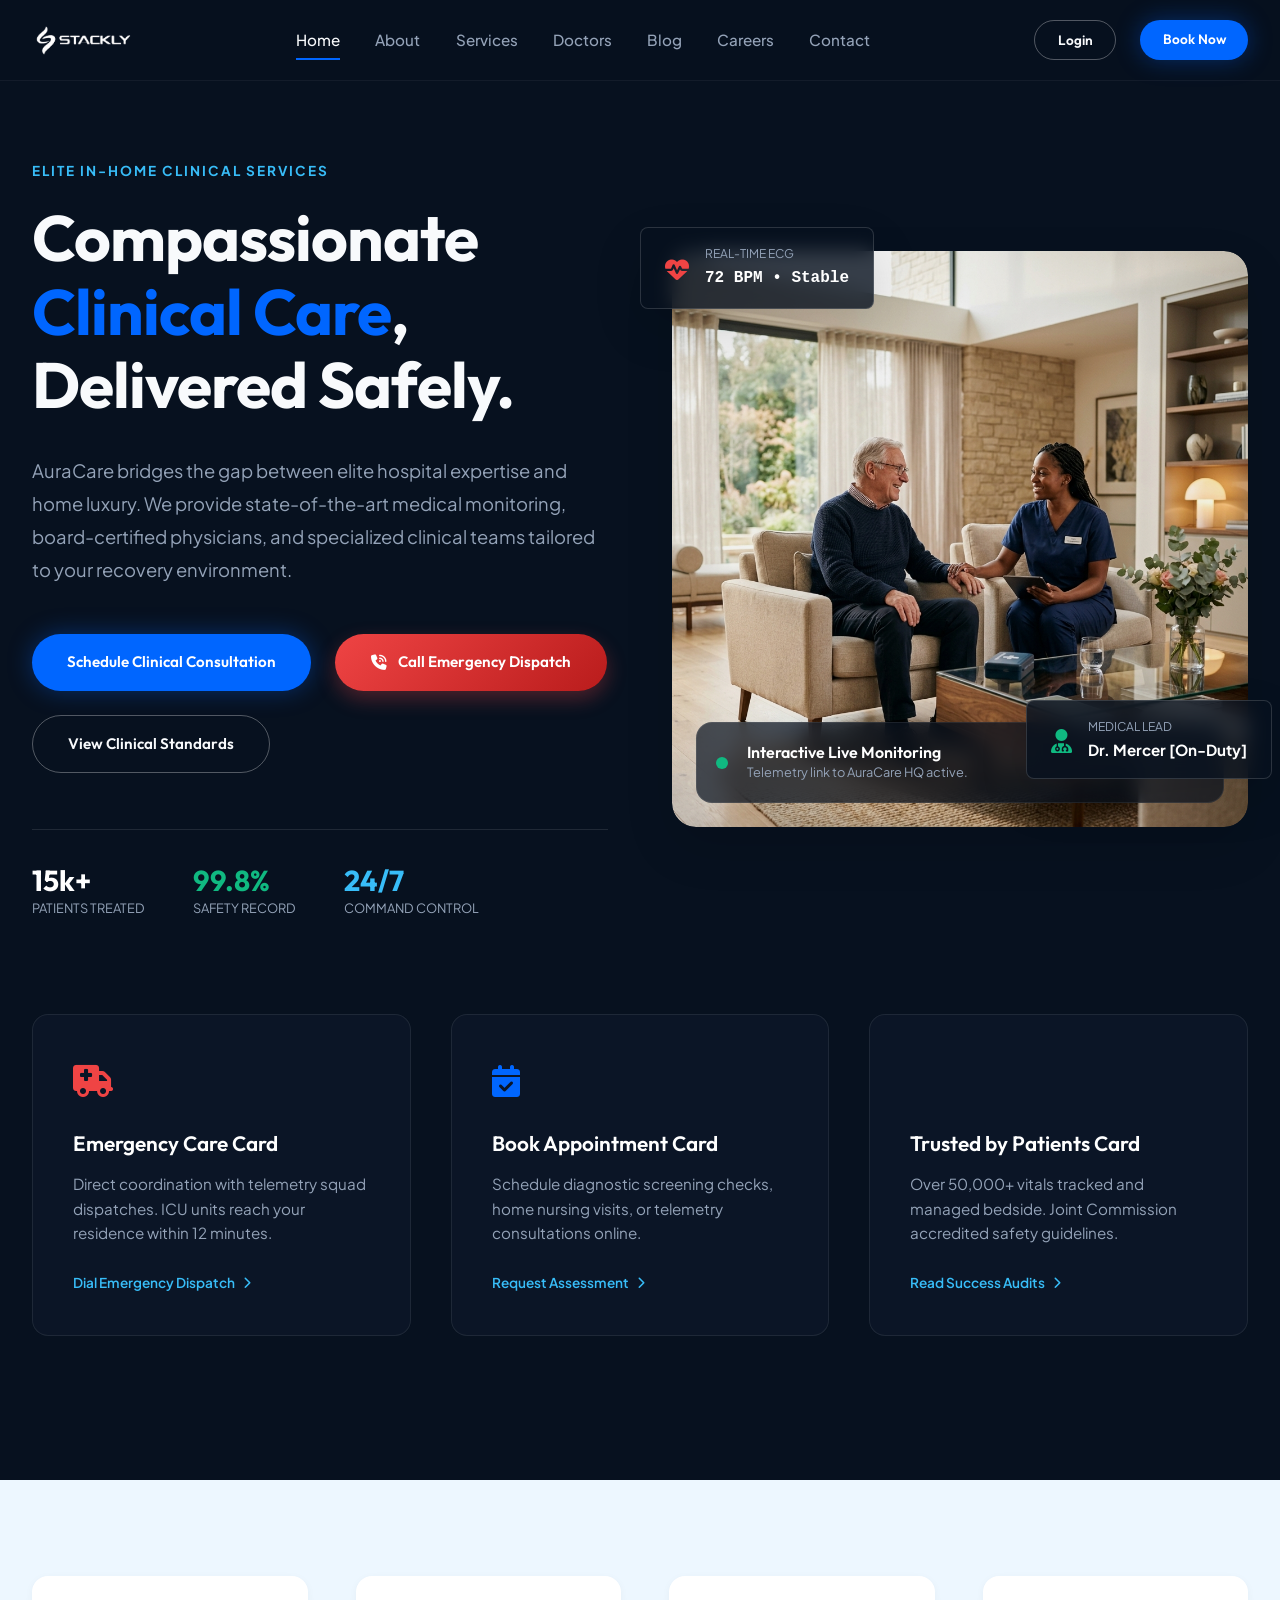
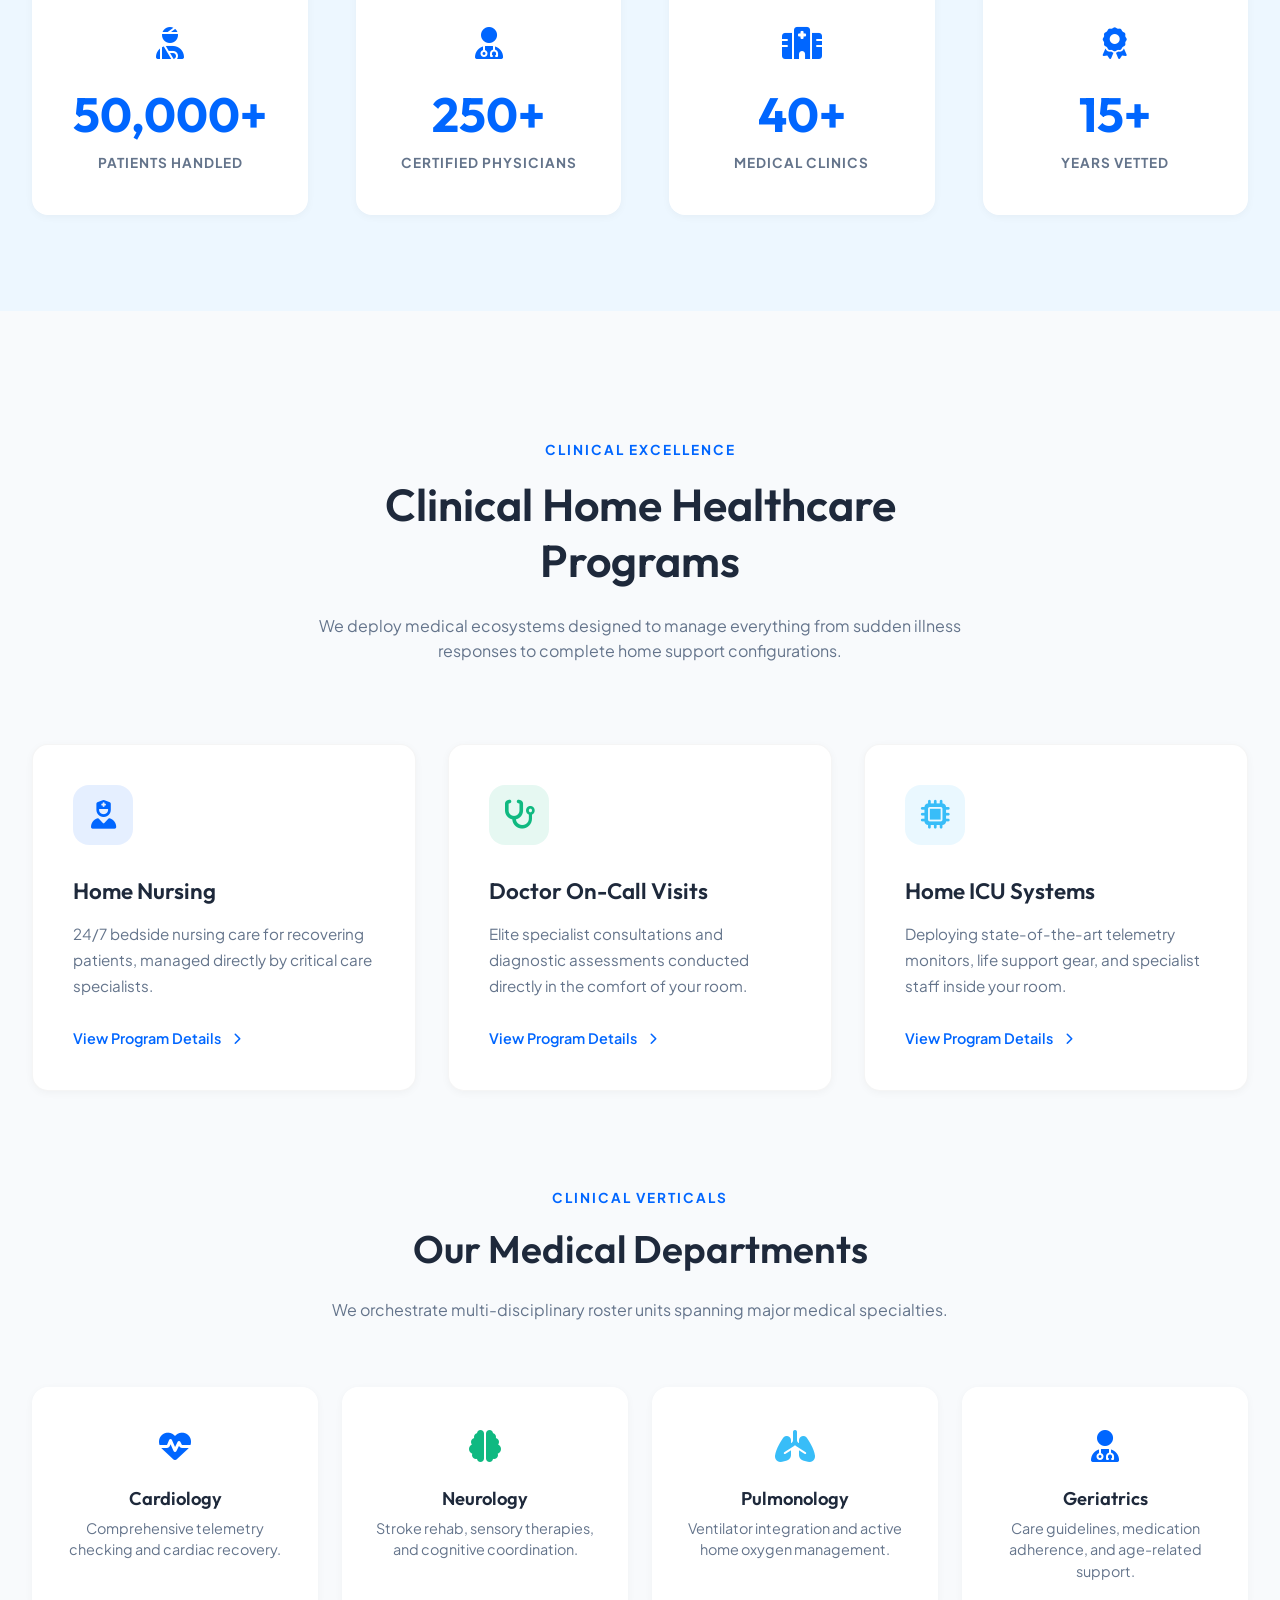
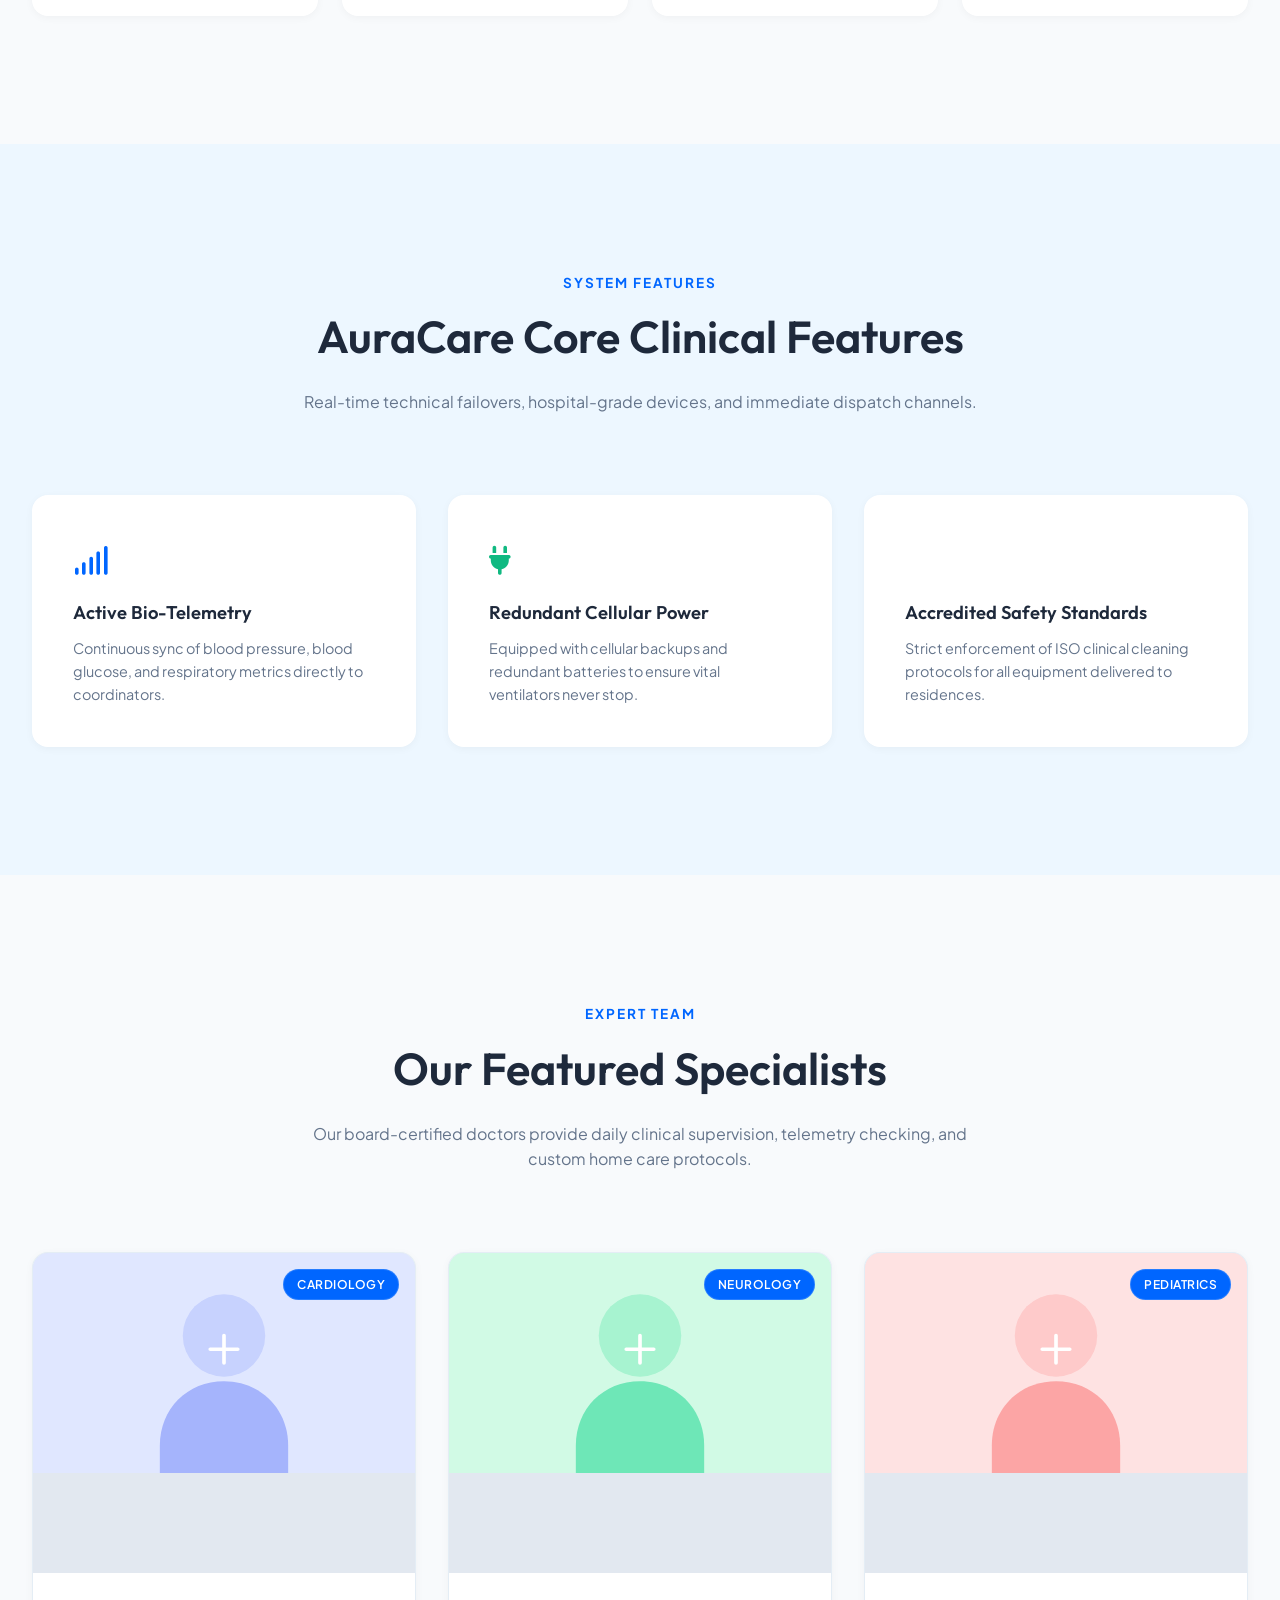
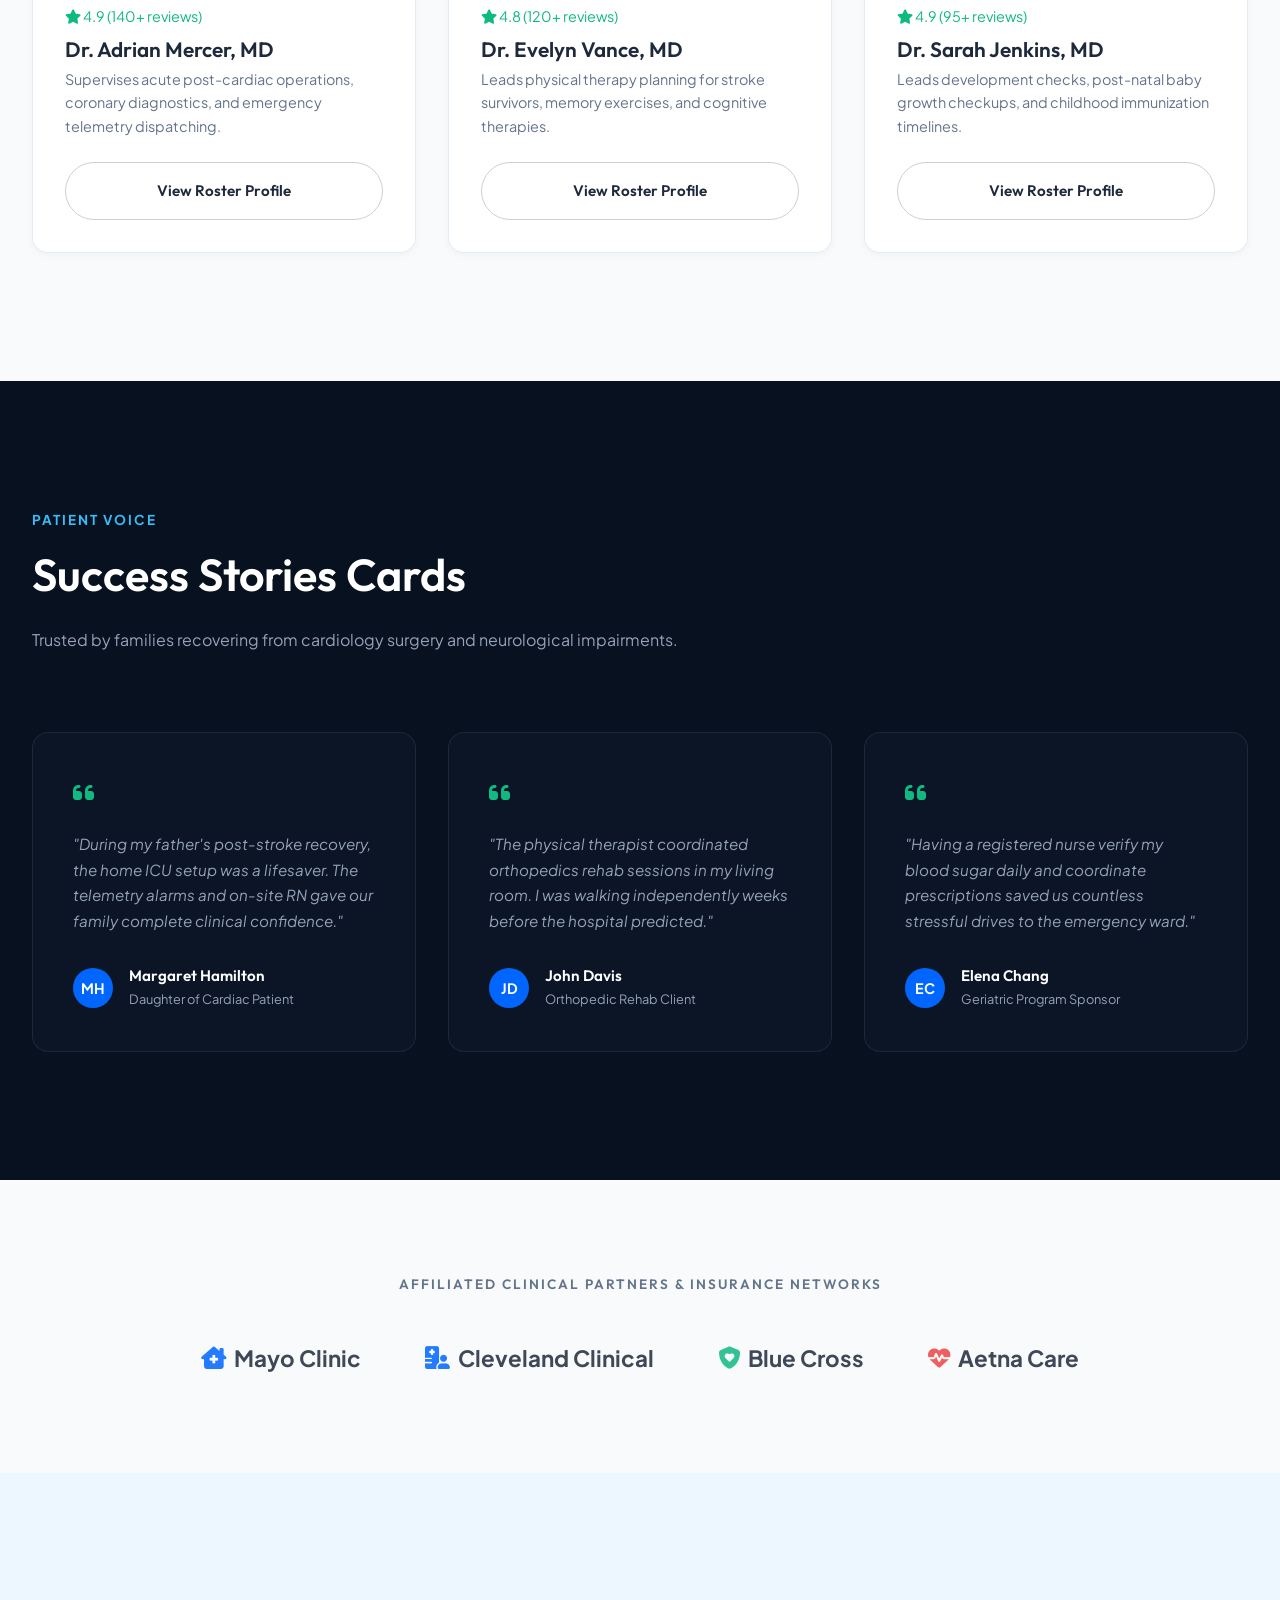
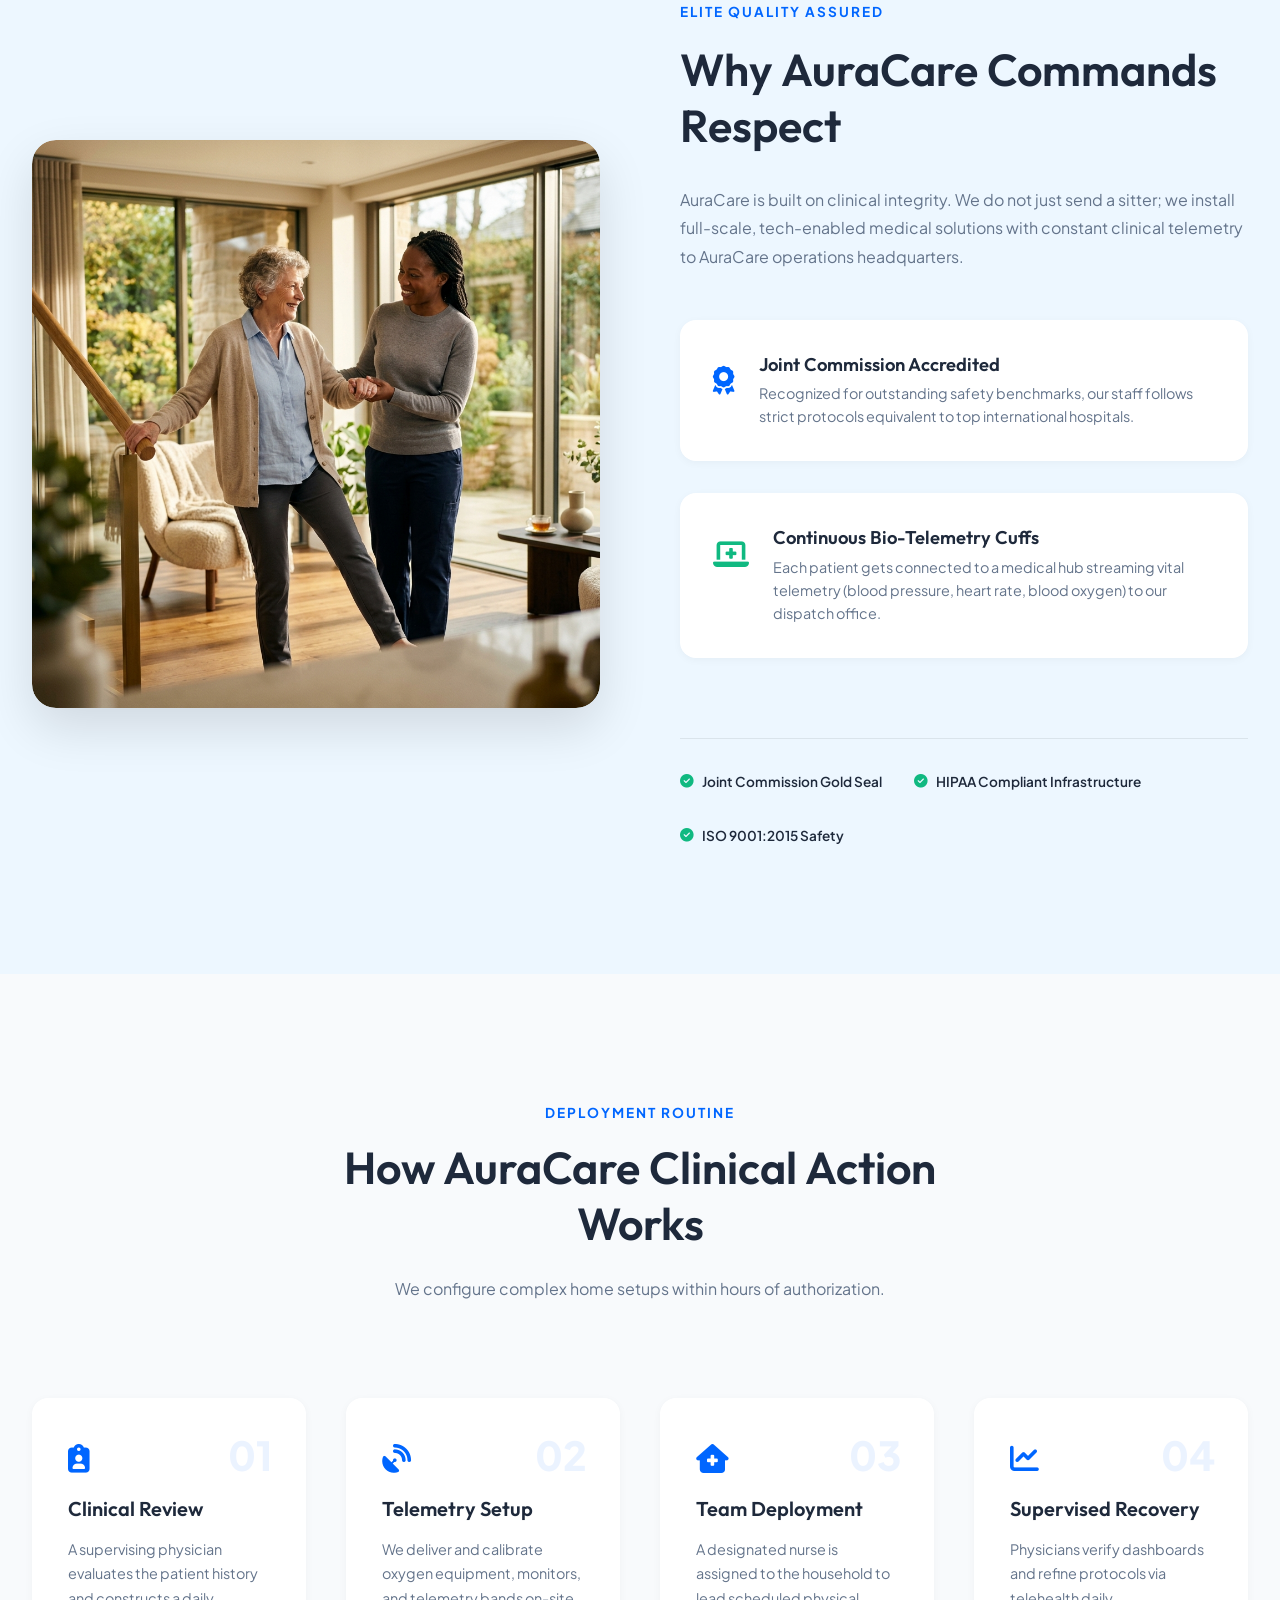
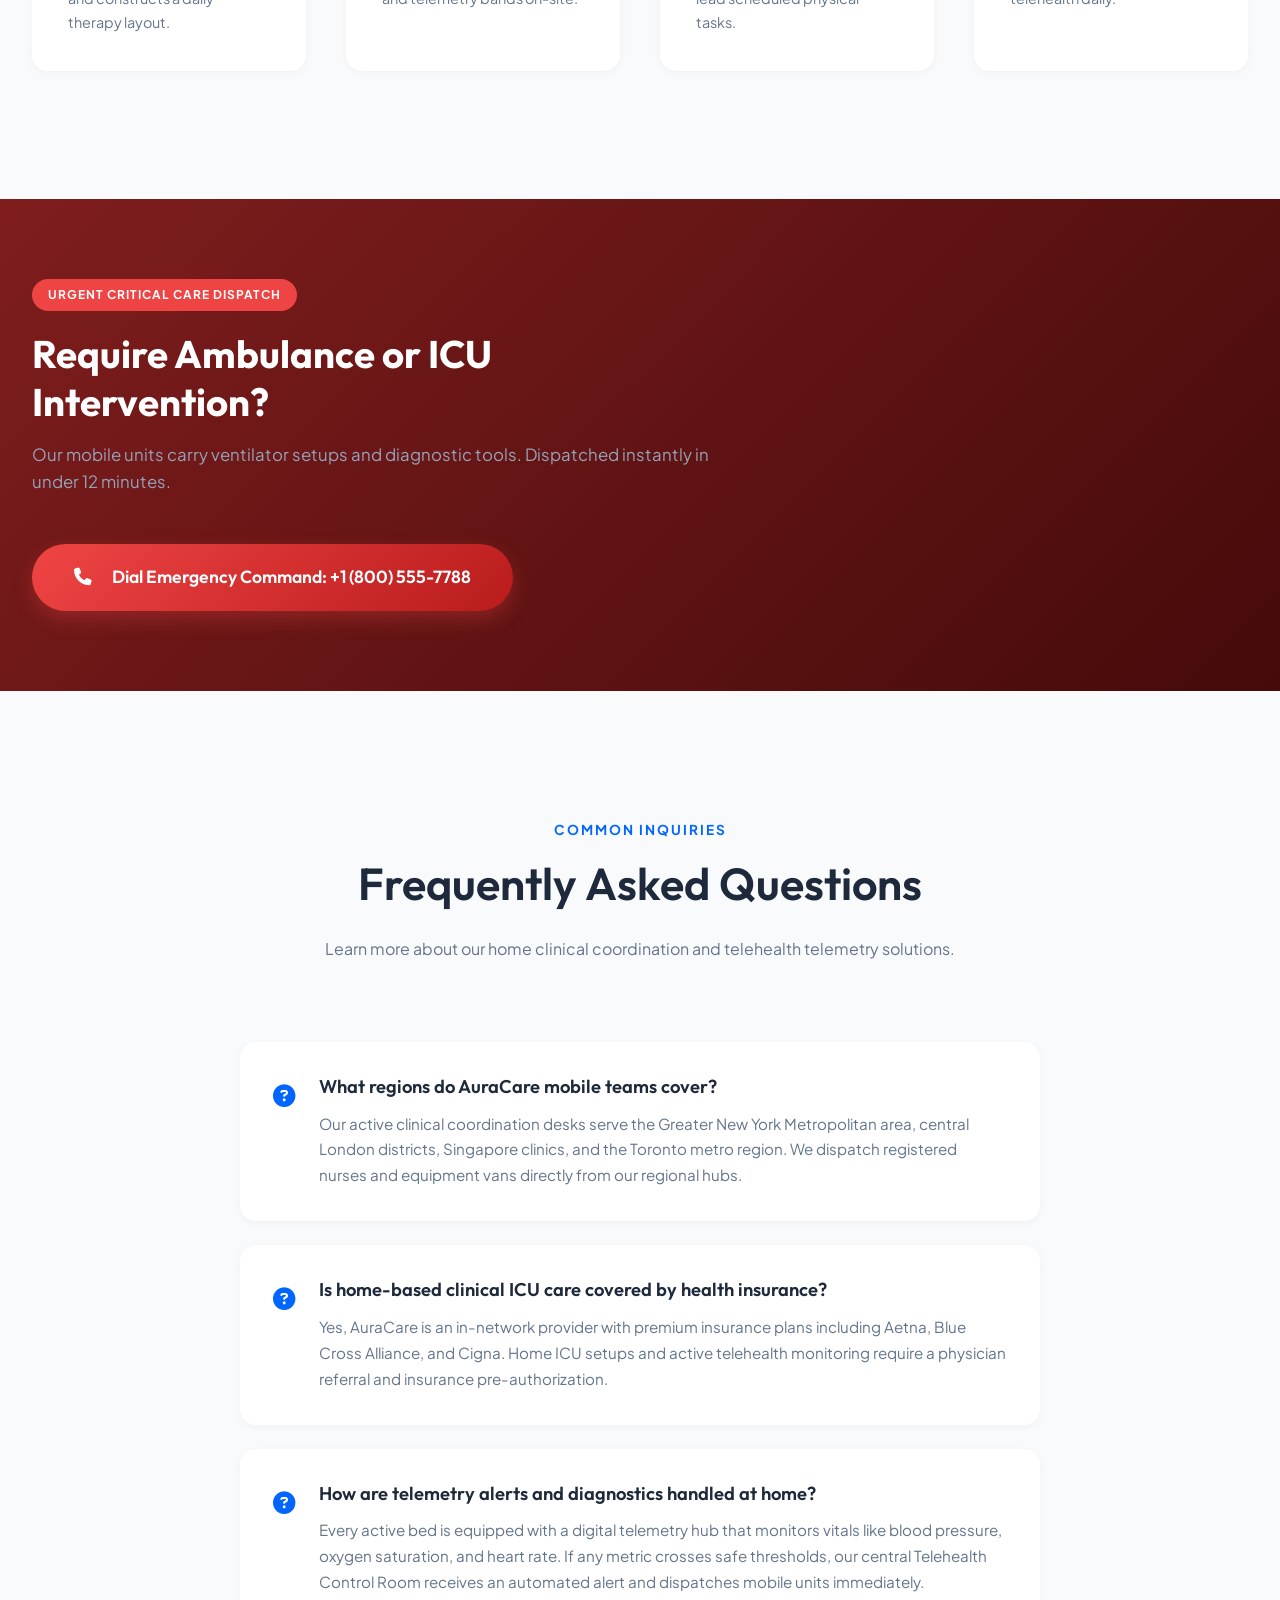
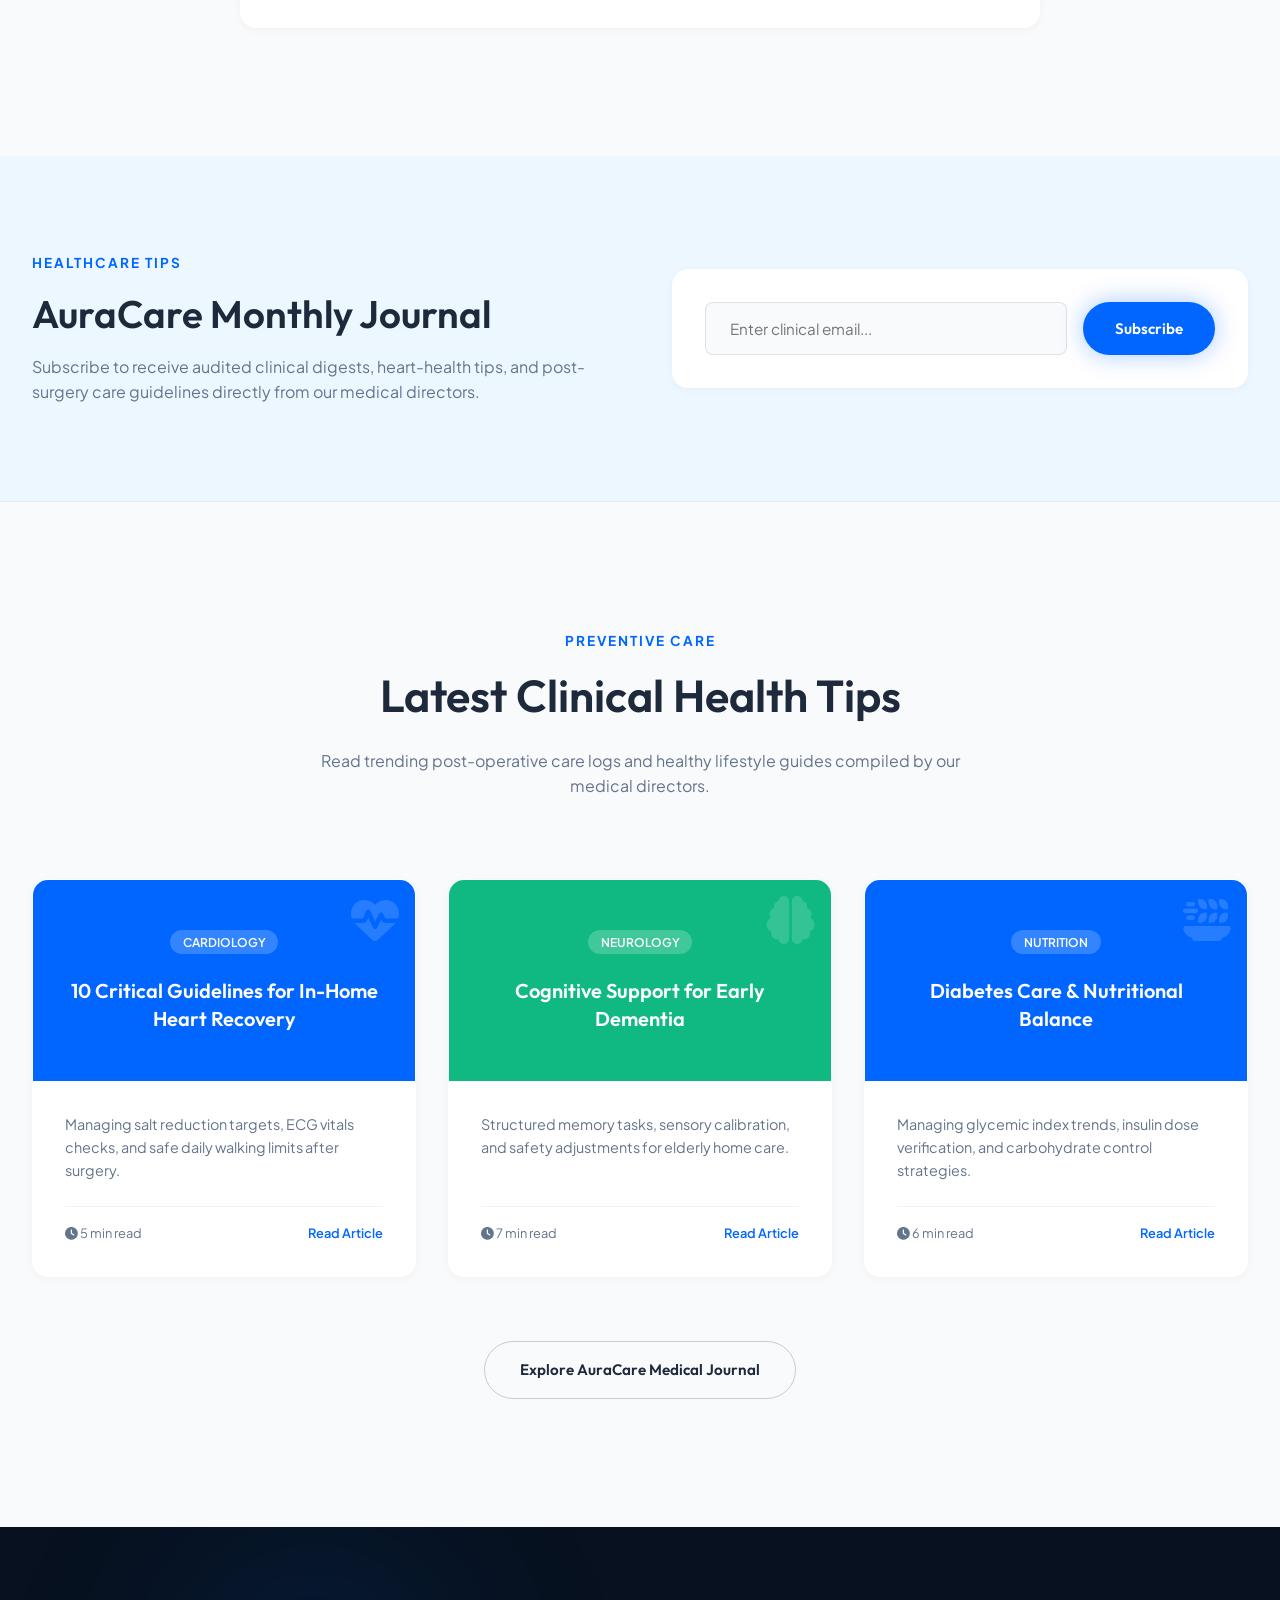
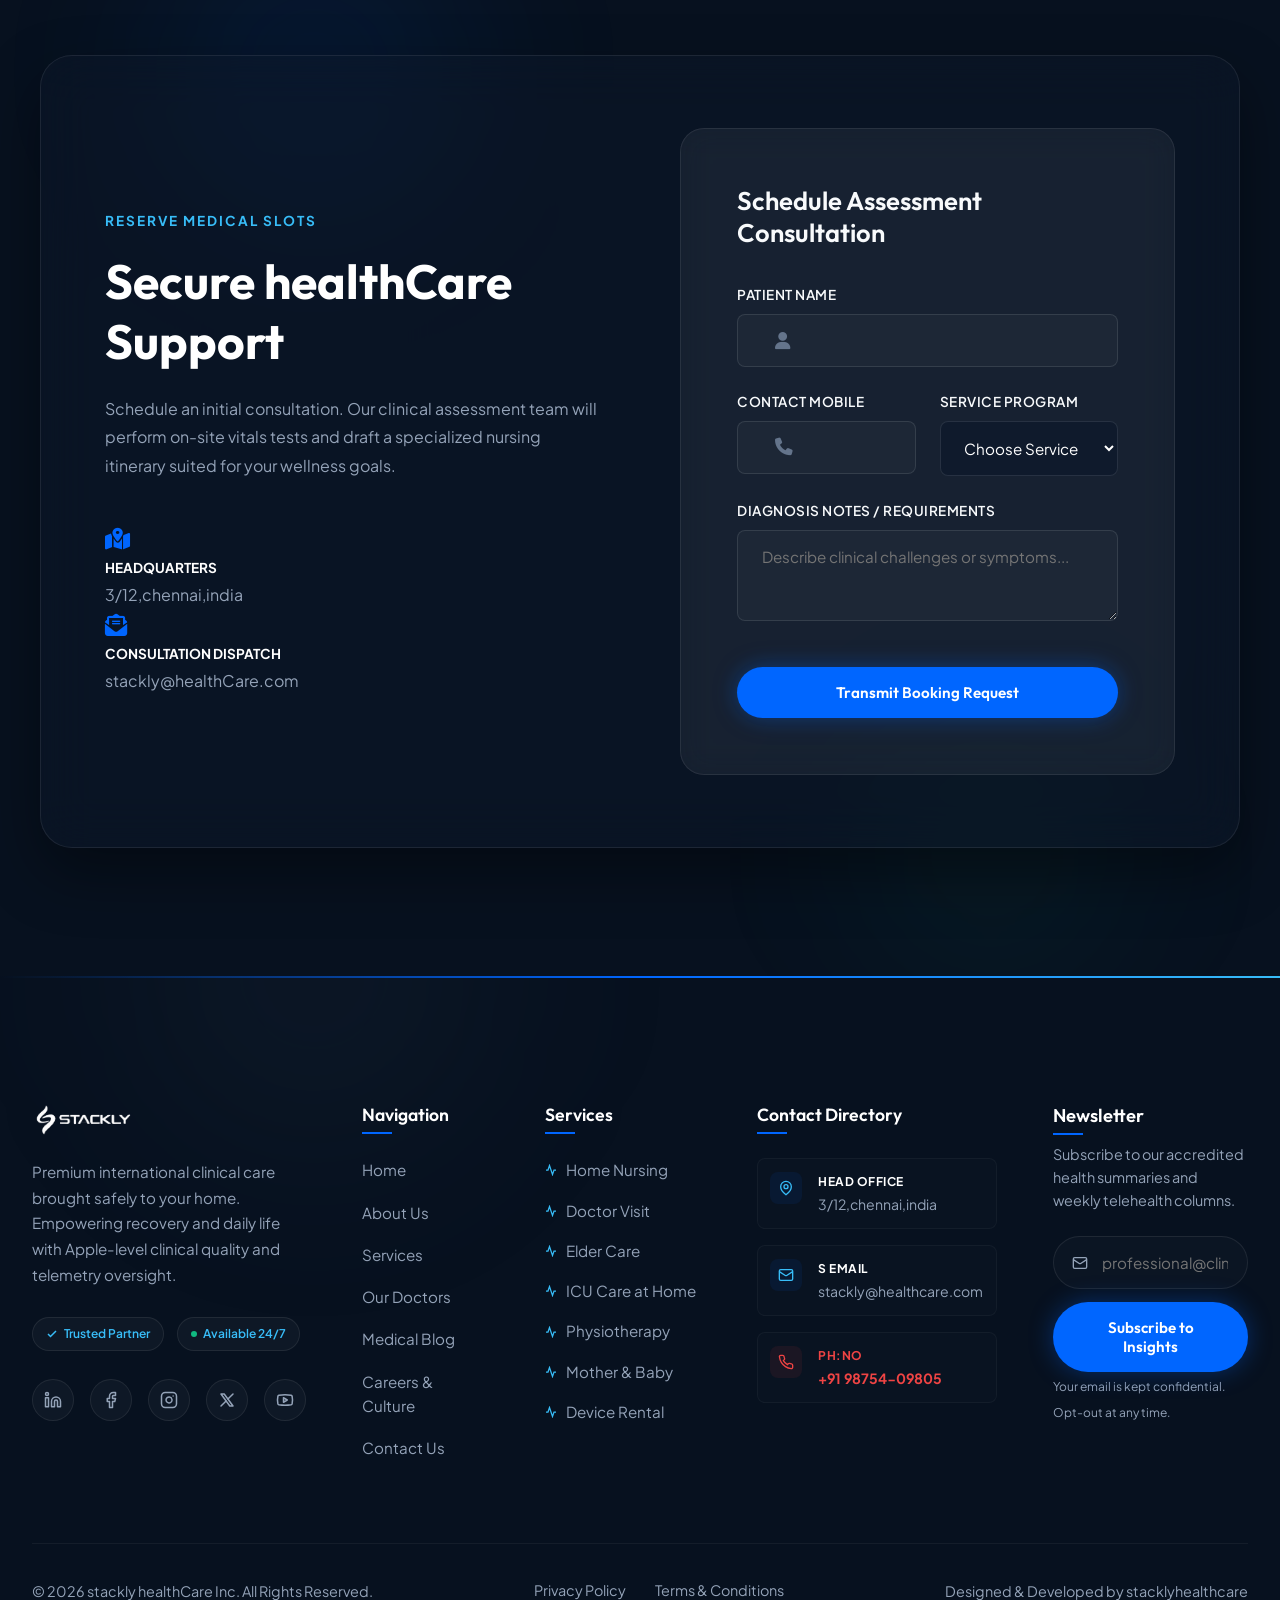
==== index.html @ 11257972 "first commit" ====
<!DOCTYPE html>
<html lang="en">

<head>
  <meta charset="UTF-8">
  <meta name="viewport" content="width=device-width, initial-scale=1.0">
  <title>AuraCare | Premium Home Healthcare Operations & Clinical Services</title>
  <meta name="description"
    content="AuraCare brings elite clinical teams, certified home ICU systems, and dedicated nurses directly to your home. Contact our 24/7 medical dispatcher.">
  <link rel="stylesheet" href="css/style.css">
  <link rel="stylesheet" href="css/components.css">
  <link rel="stylesheet" href="https://cdnjs.cloudflare.com/ajax/libs/font-awesome/6.4.0/css/all.min.css">
</head>

<body style="overflow-y: hidden;">

  <!-- HEALTHCARE PRELOADER -->
  <div id="preloader" class="preloader-overlay">
    <div class="preloader-content">
      <div class="pulse-ring"></div>
      <div class="medical-icons-container">
        <svg class="svg-preloader-graphic" viewBox="0 0 200 150">
          <rect x="70" y="20" width="60" height="90" fill="none" stroke="rgba(255,255,255,0.1)" stroke-width="2" />
          <rect x="45" y="55" width="25" height="55" fill="none" stroke="rgba(255,255,255,0.1)" stroke-width="2" />
          <rect x="130" y="55" width="25" height="55" fill="none" stroke="rgba(255,255,255,0.1)" stroke-width="2" />
          <rect x="92" y="50" width="16" height="16" rx="2" fill="none" stroke="var(--color-primary)" stroke-width="2"
            style="animation: heartbeat 2.2s infinite ease-in-out;" />
          <path d="M100 45v26M87 58h26" fill="none" stroke="var(--color-primary)" stroke-width="3"
            style="animation: heartbeat 2.2s infinite ease-in-out;" />
          <path d="M10 115 h35 l8 -22 l8 44 l8 -58 l8 36 l6 -10 h107" fill="none" stroke="var(--color-accent)"
            stroke-width="3" stroke-dasharray="350" stroke-dashoffset="350"
            style="animation: dashOffset 2.5s linear infinite; stroke-linecap: round; stroke-linejoin: round;" />
        </svg>
      </div>
      <div class="loading-progress">
        <span class="loading-text">Healthcare CHECK</span>
        <span class="loading-percent">0%</span>
        <div class="progress-bar-container">
          <div class="progress-bar-fill"></div>
        </div>
      </div>
    </div>
  </div>

  <!-- HEADER -->
  <header id="global-header" class="header"></header>

  <main>
    <!-- PREMIUM HERO SECTION (Dark Navy Background) -->
    <section class="section bg-deep-navy" style="padding-top: 10rem; padding-bottom: 9rem;">
      <div class="container grid grid-2" style="align-items: center; gap: 4rem; margin-bottom: 6rem;">
        <div class="reveal-left">
          <span
            style="color: var(--color-accent); font-weight: 700; text-transform: uppercase; letter-spacing: 2px; font-size: 0.85rem; display: block; margin-bottom: 1.2rem;">Elite
            In-Home Clinical Services</span>
          <h1 style="font-size: 4rem; font-weight: 700; line-height: 1.15; margin-bottom: 2rem; letter-spacing: -1px;">
            Compassionate <br><span style="color: var(--color-primary);">Clinical Care</span>,<br>Delivered Safely.
          </h1>
          <p style="font-size: 1.15rem; line-height: 1.8; margin-bottom: 3rem;">
            AuraCare bridges the gap between elite hospital expertise and home luxury. We provide state-of-the-art
            medical monitoring, board-certified physicians, and specialized clinical teams tailored to your recovery
            environment.
          </p>
          <div class="hero-actions" style="display: flex; flex-wrap: wrap; gap: 1.5rem; align-items: center;">
            <a href="404.html" class="btn btn-primary ripple">Schedule Clinical Consultation</a>
            <a href="tel:+18005557788" class="btn btn-emergency ripple">
              <i class="fa-solid fa-phone-volume"></i>
              <span>Call Emergency Dispatch</span>
            </a>
            <a href="404.html" class="btn btn-outline-light">
              <span>View Clinical Standards</span>
            </a>
          </div>

          <!-- Animated statistics row -->
          <div
            style="display: flex; gap: 3rem; margin-top: 3.5rem; border-top: 1px solid rgba(255,255,255,0.1); padding-top: 2rem;">
            <div>
              <h4 style="font-size: 1.8rem; font-weight: 700; color: white; margin: 0;">15k+</h4>
              <p style="font-size: 0.8rem; color: var(--text-muted-light); margin: 0; text-transform: uppercase;">
                Patients Treated</p>
            </div>
            <div>
              <h4 style="font-size: 1.8rem; font-weight: 700; color: var(--color-secondary); margin: 0;">99.8%</h4>
              <p style="font-size: 0.8rem; color: var(--text-muted-light); margin: 0; text-transform: uppercase;">Safety
                Record</p>
            </div>
            <div>
              <h4 style="font-size: 1.8rem; font-weight: 700; color: var(--color-accent); margin: 0;">24/7</h4>
              <p style="font-size: 0.8rem; color: var(--text-muted-light); margin: 0; text-transform: uppercase;">
                Command Control</p>
            </div>
          </div>
        </div>

        <div class="reveal-right floating" style="position: relative;">
          <!-- Floating Vital Telemetry Widget (Top-Left) -->
          <div class="glass-card"
            style="position: absolute; top: -1.5rem; left: -2rem; padding: 1rem 1.5rem; border-radius: var(--border-radius-sm); background: rgba(7, 17, 31, 0.8); backdrop-filter: blur(10px); display: flex; align-items: center; gap: 1rem; border: 1px solid rgba(255,255,255,0.15); z-index: 10; box-shadow: var(--shadow-lg);">
            <div style="color: var(--color-danger); font-size: 1.5rem;"><i class="fa-solid fa-heart-pulse"></i></div>
            <div>
              <span
                style="font-size: 0.75rem; color: var(--text-muted-light); display: block; text-transform: uppercase;">Real-Time
                ECG</span>
              <strong style="color: white; font-size: 1rem; font-family: monospace;">72 BPM • Stable</strong>
            </div>
          </div>

          <!-- Floating Staff Alert Widget (Bottom-Right) -->
          <div class="glass-card"
            style="position: absolute; bottom: 3rem; right: -1.5rem; padding: 1rem 1.5rem; border-radius: var(--border-radius-sm); background: rgba(7, 17, 31, 0.8); backdrop-filter: blur(10px); display: flex; align-items: center; gap: 1rem; border: 1px solid rgba(255,255,255,0.15); z-index: 10; box-shadow: var(--shadow-lg);">
            <div style="color: var(--color-secondary); font-size: 1.5rem;"><i class="fa-solid fa-user-doctor"></i></div>
            <div>
              <span
                style="font-size: 0.75rem; color: var(--text-muted-light); display: block; text-transform: uppercase;">Medical
                Lead</span>
              <strong style="color: white; font-size: 0.95rem;">Dr. Mercer [On-Duty]</strong>
            </div>
          </div>

          <div
            style="position: relative; border-radius: var(--border-radius-lg); overflow: hidden; box-shadow: var(--shadow-lg);">
            <img src="assets/hero_care.png" alt="Clinical caregiver monitoring senior patient at home"
              style="width: 100%; border-radius: var(--border-radius-lg); filter: brightness(0.95);">
            <div class="glass-card"
              style="position: absolute; bottom: 1.5rem; left: 1.5rem; right: 1.5rem; padding: 1.2rem; border-radius: var(--border-radius-md); display: flex; align-items: center; gap: 1.2rem; background: rgba(7, 17, 31, 0.7); backdrop-filter: blur(10px);">
              <div
                style="width: 12px; height: 12px; border-radius: 50%; background-color: var(--color-secondary); animation: heartbeat 1.5s infinite;">
              </div>
              <div>
                <h4 style="font-size: 1rem; font-weight: 600; color: white;">Interactive Live Monitoring</h4>
                <p style="font-size: 0.8rem; margin: 0; color: var(--text-muted-light);">Telemetry link to AuraCare HQ
                  active.</p>
              </div>
            </div>
          </div>
        </div>
      </div>


      <!-- HERO HIGHLIGHT CARDS -->
      <div class="container">
        <div class="grid grid-3" style="gap: 2.5rem;">
          <!-- Card 1: Emergency Care -->
          <div class="glass-card reveal-left"
            style="background: rgba(15, 26, 44, 0.6); padding: 2.5rem; border: 1px solid rgba(255,255,255,0.08);">
            <div style="color: var(--color-danger); font-size: 2rem; margin-bottom: 1.5rem;"><i
                class="fa-solid fa-truck-medical"></i></div>
            <h3 style="color: white; margin-bottom: 1rem; font-size: 1.3rem;">Emergency Care Card</h3>
            <p style="color: var(--text-muted-light); font-size: 0.95rem; line-height: 1.6; margin-bottom: 1.5rem;">
              Direct coordination with telemetry squad dispatches. ICU units reach your residence within 12 minutes.
            </p>
            <a href="404.html"
              style="color: var(--color-accent); font-weight: 600; font-size: 0.85rem; display: inline-flex; align-items: center; gap: 0.5rem;">
              Dial Emergency Dispatch <i class="fa-solid fa-chevron-right" style="font-size: 0.75rem;"></i>
            </a>
          </div>
          <!-- Card 2: Book Appointment -->
          <div class="glass-card reveal"
            style="background: rgba(15, 26, 44, 0.6); padding: 2.5rem; border: 1px solid rgba(255,255,255,0.08);">
            <div style="color: var(--color-primary); font-size: 2rem; margin-bottom: 1.5rem;"><i
                class="fa-solid fa-calendar-check"></i></div>
            <h3 style="color: white; margin-bottom: 1rem; font-size: 1.3rem;">Book Appointment Card</h3>
            <p style="color: var(--text-muted-light); font-size: 0.95rem; line-height: 1.6; margin-bottom: 1.5rem;">
              Schedule diagnostic screening checks, home nursing visits, or telemetry consultations online.
            </p>
            <a href="404.html"
              style="color: var(--color-accent); font-weight: 600; font-size: 0.85rem; display: inline-flex; align-items: center; gap: 0.5rem;">
              Request Assessment <i class="fa-solid fa-chevron-right" style="font-size: 0.75rem;"></i>
            </a>
          </div>
          <!-- Card 3: Trusted by Patients -->
          <div class="glass-card reveal-right"
            style="background: rgba(15, 26, 44, 0.6); padding: 2.5rem; border: 1px solid rgba(255,255,255,0.08);">
            <div style="color: var(--color-secondary); font-size: 2rem; margin-bottom: 1.5rem;"><i
                class="fa-solid fa-shield-medical"></i></div>
            <h3 style="color: white; margin-bottom: 1rem; font-size: 1.3rem;">Trusted by Patients Card</h3>
            <p style="color: var(--text-muted-light); font-size: 0.95rem; line-height: 1.6; margin-bottom: 1.5rem;">
              Over 50,000+ vitals tracked and managed bedside. Joint Commission accredited safety guidelines.
            </p>
            <a href="404.html"
              style="color: var(--color-accent); font-weight: 600; font-size: 0.85rem; display: inline-flex; align-items: center; gap: 0.5rem;">
              Read Success Audits <i class="fa-solid fa-chevron-right" style="font-size: 0.75rem;"></i>
            </a>
          </div>
        </div>
      </div>
    </section>

    <!-- STATISTICS BANNER (Soft Light Blue Background) -->
    <section class="section bg-light-blue" style="padding: 6rem 0;">
      <div class="container">
        <div class="grid grid-4" style="text-align: center; gap: 3rem;">
          <!-- Stat 1 -->
          <div class="glass-card-light scale-up"
            style="background: white; padding: 2.5rem; border-radius: var(--border-radius-md);">
            <div style="color: var(--color-primary); font-size: 2rem; margin-bottom: 1rem;"><i
                class="fa-solid fa-user-injured"></i></div>
            <h2 style="font-size: 3rem; font-weight: 700; color: var(--color-primary); margin-bottom: 0.5rem;"><span
                class="counter-value" data-target="50000">0</span>+</h2>
            <p
              style="font-weight: 700; font-size: 0.85rem; text-transform: uppercase; color: var(--text-muted-dark); letter-spacing: 1px;">
              Patients Handled</p>
          </div>
          <!-- Stat 2 -->
          <div class="glass-card-light scale-up delay-100"
            style="background: white; padding: 2.5rem; border-radius: var(--border-radius-md);">
            <div style="color: var(--color-primary); font-size: 2rem; margin-bottom: 1rem;"><i
                class="fa-solid fa-user-doctor"></i></div>
            <h2 style="font-size: 3rem; font-weight: 700; color: var(--color-primary); margin-bottom: 0.5rem;"><span
                class="counter-value" data-target="250">0</span>+</h2>
            <p
              style="font-weight: 700; font-size: 0.85rem; text-transform: uppercase; color: var(--text-muted-dark); letter-spacing: 1px;">
              Certified Physicians</p>
          </div>
          <!-- Stat 3 -->
          <div class="glass-card-light scale-up delay-200"
            style="background: white; padding: 2.5rem; border-radius: var(--border-radius-md);">
            <div style="color: var(--color-primary); font-size: 2rem; margin-bottom: 1rem;"><i
                class="fa-solid fa-hospital"></i></div>
            <h2 style="font-size: 3rem; font-weight: 700; color: var(--color-primary); margin-bottom: 0.5rem;"><span
                class="counter-value" data-target="40">0</span>+</h2>
            <p
              style="font-weight: 700; font-size: 0.85rem; text-transform: uppercase; color: var(--text-muted-dark); letter-spacing: 1px;">
              Medical Clinics</p>
          </div>
          <!-- Stat 4 -->
          <div class="glass-card-light scale-up delay-300"
            style="background: white; padding: 2.5rem; border-radius: var(--border-radius-md);">
            <div style="color: var(--color-primary); font-size: 2rem; margin-bottom: 1rem;"><i
                class="fa-solid fa-award"></i></div>
            <h2 style="font-size: 3rem; font-weight: 700; color: var(--color-primary); margin-bottom: 0.5rem;"><span
                class="counter-value" data-target="15">0</span>+</h2>
            <p
              style="font-weight: 700; font-size: 0.85rem; text-transform: uppercase; color: var(--text-muted-dark); letter-spacing: 1px;">
              Years Vetted</p>
          </div>
        </div>
      </div>
    </section>

    <!-- SERVICE CATEGORIES / HEALTHCARE EXCELLENCE CARDS (Pure White Background) -->
    <section class="section bg-soft-white">
      <div class="container">
        <div style="text-align: center; max-width: 700px; margin: 0 auto 5rem auto;" class="reveal">
          <span
            style="color: var(--color-primary); font-weight: 700; text-transform: uppercase; letter-spacing: 2px; font-size: 0.85rem; display: block; margin-bottom: 1rem;">Clinical
            Excellence</span>
          <h2 style="font-size: 2.8rem; margin-bottom: 1.5rem;">Clinical Home Healthcare Programs</h2>
          <p>We deploy medical ecosystems designed to manage everything from sudden illness responses to complete home
            support configurations.</p>
        </div>
        <div class="grid grid-3">
          <!-- Card 1 -->
          <div class="service-card reveal-left">
            <div class="service-card-icon icon-blue">
              <i class="fa-solid fa-user-nurse"></i>
            </div>
            <h3>Home Nursing</h3>
            <p>24/7 bedside nursing care for recovering patients, managed directly by critical care specialists.</p>
            <a href="404.html" class="service-card-link">View Program Details <i class="fa-solid fa-chevron-right"
                style="font-size: 0.75rem; margin-left: 4px;"></i></a>
          </div>
          <!-- Card 2 -->
          <div class="service-card reveal">
            <div class="service-card-icon icon-emerald">
              <i class="fa-solid fa-stethoscope"></i>
            </div>
            <h3>Doctor On-Call Visits</h3>
            <p>Elite specialist consultations and diagnostic assessments conducted directly in the comfort of your room.
            </p>
            <a href="404.html" class="service-card-link">View Program Details <i class="fa-solid fa-chevron-right"
                style="font-size: 0.75rem; margin-left: 4px;"></i></a>
          </div>
          <!-- Card 3 -->
          <div class="service-card reveal-right">
            <div class="service-card-icon icon-sky">
              <i class="fa-solid fa-microchip"></i>
            </div>
            <h3>Home ICU Systems</h3>
            <p>Deploying state-of-the-art telemetry monitors, life support gear, and specialist staff inside your room.
            </p>
            <a href="404.html" class="service-card-link">View Program Details <i class="fa-solid fa-chevron-right"
                style="font-size: 0.75rem; margin-left: 4px;"></i></a>
          </div>
        </div>

        <!-- Medical Departments preview -->
        <div style="text-align: center; max-width: 700px; margin: 6rem auto 4rem auto;" class="reveal">
          <span
            style="color: var(--color-primary); font-weight: 700; text-transform: uppercase; letter-spacing: 2px; font-size: 0.85rem; display: block; margin-bottom: 1rem;">Clinical
            Verticals</span>
          <h2 style="font-size: 2.4rem; margin-bottom: 1.5rem;">Our Medical Departments</h2>
          <p>We orchestrate multi-disciplinary roster units spanning major medical specialties.</p>
        </div>
        <div class="grid grid-4" style="gap: 1.5rem;">
          <!-- Dept 1 -->
          <div class="glass-card-light reveal-left"
            style="background: white; padding: 2rem; border-radius: var(--border-radius-md); box-shadow: var(--shadow-sm); text-align: center;">
            <div style="color: var(--color-primary); font-size: 2rem; margin-bottom: 1rem;"><i
                class="fa-solid fa-heart-pulse"></i></div>
            <h4 style="font-size: 1.15rem; font-weight: 600; margin-bottom: 0.5rem; color: var(--text-dark);">Cardiology
            </h4>
            <p style="font-size: 0.9rem; color: var(--text-muted-dark); line-height: 1.5; margin: 0;">Comprehensive
              telemetry checking and cardiac recovery.</p>
          </div>
          <!-- Dept 2 -->
          <div class="glass-card-light reveal"
            style="background: white; padding: 2rem; border-radius: var(--border-radius-md); box-shadow: var(--shadow-sm); text-align: center;">
            <div style="color: var(--color-secondary); font-size: 2rem; margin-bottom: 1rem;"><i
                class="fa-solid fa-brain"></i></div>
            <h4 style="font-size: 1.15rem; font-weight: 600; margin-bottom: 0.5rem; color: var(--text-dark);">Neurology
            </h4>
            <p style="font-size: 0.9rem; color: var(--text-muted-dark); line-height: 1.5; margin: 0;">Stroke rehab,
              sensory therapies, and cognitive coordination.</p>
          </div>
          <!-- Dept 3 -->
          <div class="glass-card-light reveal"
            style="background: white; padding: 2rem; border-radius: var(--border-radius-md); box-shadow: var(--shadow-sm); text-align: center;">
            <div style="color: var(--color-accent); font-size: 2rem; margin-bottom: 1rem;"><i
                class="fa-solid fa-lungs"></i></div>
            <h4 style="font-size: 1.15rem; font-weight: 600; margin-bottom: 0.5rem; color: var(--text-dark);">
              Pulmonology</h4>
            <p style="font-size: 0.9rem; color: var(--text-muted-dark); line-height: 1.5; margin: 0;">Ventilator
              integration and active home oxygen management.</p>
          </div>
          <!-- Dept 4 -->
          <div class="glass-card-light reveal-right"
            style="background: white; padding: 2rem; border-radius: var(--border-radius-md); box-shadow: var(--shadow-sm); text-align: center;">
            <div style="color: var(--color-primary); font-size: 2rem; margin-bottom: 1rem;"><i
                class="fa-solid fa-user-doctor"></i></div>
            <h4 style="font-size: 1.15rem; font-weight: 600; margin-bottom: 0.5rem; color: var(--text-dark);">Geriatrics
            </h4>
            <p style="font-size: 0.9rem; color: var(--text-muted-dark); line-height: 1.5; margin: 0;">Care guidelines,
              medication adherence, and age-related support.</p>
          </div>
        </div>
      </div>
    </section>

    <!-- KEY FEATURES GRID (Soft Ice Blue Background) -->
    <section class="section bg-light-blue">
      <div class="container">
        <div style="text-align: center; max-width: 700px; margin: 0 auto 5rem auto;" class="reveal">
          <span
            style="color: var(--color-primary); font-weight: 700; text-transform: uppercase; letter-spacing: 2px; font-size: 0.85rem; display: block; margin-bottom: 1rem;">System
            Features</span>
          <h2 style="font-size: 2.8rem; margin-bottom: 1.5rem;">AuraCare Core Clinical Features</h2>
          <p>Real-time technical failovers, hospital-grade devices, and immediate dispatch channels.</p>
        </div>
        <div class="grid grid-3">
          <!-- Feature 1 -->
          <div class="glass-card-light reveal-left"
            style="background: white; padding: 2.5rem; border-radius: var(--border-radius-md); box-shadow: var(--shadow-sm);">
            <div style="color: var(--color-primary); font-size: 1.8rem; margin-bottom: 1.2rem;"><i
                class="fa-solid fa-signal"></i></div>
            <h4 style="font-size: 1.15rem; font-weight: 600; margin-bottom: 0.8rem; color: var(--text-dark);">Active
              Bio-Telemetry</h4>
            <p style="font-size: 0.9rem; line-height: 1.6; color: var(--text-muted-dark); margin: 0;">Continuous sync of
              blood pressure, blood glucose, and respiratory metrics directly to coordinators.</p>
          </div>
          <!-- Feature 2 -->
          <div class="glass-card-light reveal"
            style="background: white; padding: 2.5rem; border-radius: var(--border-radius-md); box-shadow: var(--shadow-sm);">
            <div style="color: var(--color-secondary); font-size: 1.8rem; margin-bottom: 1.2rem;"><i
                class="fa-solid fa-plug"></i></div>
            <h4 style="font-size: 1.15rem; font-weight: 600; margin-bottom: 0.8rem; color: var(--text-dark);">Redundant
              Cellular Power</h4>
            <p style="font-size: 0.9rem; line-height: 1.6; color: var(--text-muted-dark); margin: 0;">Equipped with
              cellular backups and redundant batteries to ensure vital ventilators never stop.</p>
          </div>
          <!-- Feature 3 -->
          <div class="glass-card-light reveal-right"
            style="background: white; padding: 2.5rem; border-radius: var(--border-radius-md); box-shadow: var(--shadow-sm);">
            <div style="color: var(--color-primary); font-size: 1.8rem; margin-bottom: 1.2rem;"><i
                class="fa-solid fa-shield-check"></i></div>
            <h4 style="font-size: 1.15rem; font-weight: 600; margin-bottom: 0.8rem; color: var(--text-dark);">Accredited
              Safety Standards</h4>
            <p style="font-size: 0.9rem; line-height: 1.6; color: var(--text-muted-dark); margin: 0;">Strict enforcement
              of ISO clinical cleaning protocols for all equipment delivered to residences.</p>
          </div>
        </div>
      </div>
    </section>

    <!-- FEATURED DOCTORS PREVIEW (Pure White Background) -->
    <section class="section bg-soft-white">
      <div class="container">
        <div style="text-align: center; max-width: 700px; margin: 0 auto 5rem auto;" class="reveal">
          <span
            style="color: var(--color-primary); font-weight: 700; text-transform: uppercase; letter-spacing: 2px; font-size: 0.85rem; display: block; margin-bottom: 1rem;">Expert
            Team</span>
          <h2 style="font-size: 2.8rem; margin-bottom: 1.5rem;">Our Featured Specialists</h2>
          <p>Our board-certified doctors provide daily clinical supervision, telemetry checking, and custom home care
            protocols.</p>
        </div>

        <div class="grid grid-3">
          <!-- Doctor 1 -->
          <div class="personnel-card reveal-left"
            style="background: var(--bg-light-blue); border-radius: var(--border-radius-md); box-shadow: var(--shadow-sm); overflow: hidden;">
            <div class="personnel-image-wrapper" style="position: relative;">
              <svg width="100%" height="220" viewBox="0 0 200 240" fill="none"
                style="background:#e0e7ff; display: block;">
                <circle cx="100" cy="90" r="45" fill="#c7d2fe" />
                <path d="M30 210c0-40 30-70 70-70s70 30 70 70v30H30v-30Z" fill="#a5b4fc" />
                <path d="M85 105 h30 M100 90 v30" stroke="white" stroke-width="4" stroke-linecap="round" />
              </svg>
              <span class="personnel-badge"
                style="background: var(--color-primary); color: white; position: absolute; top: 1rem; right: 1rem; padding: 0.3rem 0.8rem; font-size: 0.75rem; border-radius: var(--border-pill); font-weight: 600;">Cardiology</span>
            </div>
            <div class="personnel-info" style="padding: 2rem; background: white;">
              <div style="color: var(--color-secondary); font-size: 0.9rem; margin-bottom: 0.5rem;"><i
                  class="fa-solid fa-star"></i> 4.9 (140+ reviews)</div>
              <h3 class="personnel-name"
                style="font-size: 1.3rem; font-weight: 600; margin-bottom: 0.4rem; color: var(--text-dark);">Dr. Adrian
                Mercer, MD</h3>
              <p style="font-size: 0.9rem; color: var(--text-muted-dark); line-height: 1.6; margin-bottom: 1.5rem;">
                Supervises acute post-cardiac operations, coronary diagnostics, and emergency telemetry dispatching.</p>
              <a href="404.html" class="btn btn-outline-dark btn-sm"
                style="width: 100%; text-align: center; display: block;">View Roster Profile</a>
            </div>
          </div>
          <!-- Doctor 2 -->
          <div class="personnel-card reveal"
            style="background: var(--bg-light-blue); border-radius: var(--border-radius-md); box-shadow: var(--shadow-sm); overflow: hidden;">
            <div class="personnel-image-wrapper" style="position: relative;">
              <svg width="100%" height="220" viewBox="0 0 200 240" fill="none"
                style="background:#d1fae5; display: block;">
                <circle cx="100" cy="90" r="45" fill="#a7f3d0" />
                <path d="M30 210c0-40 30-70 70-70s70 30 70 70v30H30v-30Z" fill="#6ee7b7" />
                <path d="M85 105 h30 M100 90 v30" stroke="white" stroke-width="4" stroke-linecap="round" />
              </svg>
              <span class="personnel-badge"
                style="background: var(--color-primary); color: white; position: absolute; top: 1rem; right: 1rem; padding: 0.3rem 0.8rem; font-size: 0.75rem; border-radius: var(--border-pill); font-weight: 600;">Neurology</span>
            </div>
            <div class="personnel-info" style="padding: 2rem; background: white;">
              <div style="color: var(--color-secondary); font-size: 0.9rem; margin-bottom: 0.5rem;"><i
                  class="fa-solid fa-star"></i> 4.8 (120+ reviews)</div>
              <h3 class="personnel-name"
                style="font-size: 1.3rem; font-weight: 600; margin-bottom: 0.4rem; color: var(--text-dark);">Dr. Evelyn
                Vance, MD</h3>
              <p style="font-size: 0.9rem; color: var(--text-muted-dark); line-height: 1.6; margin-bottom: 1.5rem;">
                Leads physical therapy planning for stroke survivors, memory exercises, and cognitive therapies.</p>
              <a href="404.html" class="btn btn-outline-dark btn-sm"
                style="width: 100%; text-align: center; display: block;">View Roster Profile</a>
            </div>
          </div>
          <!-- Doctor 3 -->
          <div class="personnel-card reveal-right"
            style="background: var(--bg-light-blue); border-radius: var(--border-radius-md); box-shadow: var(--shadow-sm); overflow: hidden;">
            <div class="personnel-image-wrapper" style="position: relative;">
              <svg width="100%" height="220" viewBox="0 0 200 240" fill="none"
                style="background:#fee2e2; display: block;">
                <circle cx="100" cy="90" r="45" fill="#fecaca" />
                <path d="M30 210c0-40 30-70 70-70s70 30 70 70v30H30v-30Z" fill="#fca5a5" />
                <path d="M85 105 h30 M100 90 v30" stroke="white" stroke-width="4" stroke-linecap="round" />
              </svg>
              <span class="personnel-badge"
                style="background: var(--color-primary); color: white; position: absolute; top: 1rem; right: 1rem; padding: 0.3rem 0.8rem; font-size: 0.75rem; border-radius: var(--border-pill); font-weight: 600;">Pediatrics</span>
            </div>
            <div class="personnel-info" style="padding: 2rem; background: white;">
              <div style="color: var(--color-secondary); font-size: 0.9rem; margin-bottom: 0.5rem;"><i
                  class="fa-solid fa-star"></i> 4.9 (95+ reviews)</div>
              <h3 class="personnel-name"
                style="font-size: 1.3rem; font-weight: 600; margin-bottom: 0.4rem; color: var(--text-dark);">Dr. Sarah
                Jenkins, MD</h3>
              <p style="font-size: 0.9rem; color: var(--text-muted-dark); line-height: 1.6; margin-bottom: 1.5rem;">
                Leads development checks, post-natal baby growth checkups, and childhood immunization timelines.</p>
              <a href="404.html" class="btn btn-outline-dark btn-sm"
                style="width: 100%; text-align: center; display: block;">View Roster Profile</a>
            </div>
          </div>
        </div>
      </div>
    </section>

    <!-- SUCCESS STORIES CARDS (Deep Navy Background) -->
    <section class="section bg-deep-navy">
      <div class="container">
        <div style="max-width: 700px; margin-bottom: 5rem;" class="reveal">
          <span
            style="color: var(--color-accent); font-weight: 700; text-transform: uppercase; letter-spacing: 2px; font-size: 0.85rem; display: block; margin-bottom: 1rem;">Patient
            Voice</span>
          <h2 style="font-size: 2.8rem; margin-bottom: 1.5rem; color: white;">Success Stories Cards</h2>
          <p style="color: var(--text-muted-light);">Trusted by families recovering from cardiology surgery and
            neurological impairments.</p>
        </div>
        <div class="grid grid-3">
          <!-- Story 1 -->
          <div class="glass-card reveal-left"
            style="background: rgba(15, 26, 44, 0.6); padding: 2.5rem; border: 1px solid rgba(255,255,255,0.08);">
            <div style="color: var(--color-secondary); font-size: 1.5rem; margin-bottom: 1.2rem;"><i
                class="fa-solid fa-quote-left"></i></div>
            <p
              style="color: var(--text-muted-light); font-size: 0.95rem; line-height: 1.7; font-style: italic; margin-bottom: 2rem;">
              "During my father's post-stroke recovery, the home ICU setup was a lifesaver. The telemetry alarms and
              on-site RN gave our family complete clinical confidence."
            </p>
            <div style="display: flex; align-items: center; gap: 1rem;">
              <div
                style="width: 40px; height: 40px; border-radius: 50%; background-color: var(--color-primary); display: flex; align-items: center; justify-content: center; color: white; font-weight: 700; font-size: 0.9rem;">
                MH</div>
              <div>
                <h4 style="font-size: 0.95rem; font-weight: 600; color: white; margin: 0;">Margaret Hamilton</h4>
                <span style="font-size: 0.8rem; color: var(--text-muted-light);">Daughter of Cardiac Patient</span>
              </div>
            </div>
          </div>
          <!-- Story 2 -->
          <div class="glass-card reveal"
            style="background: rgba(15, 26, 44, 0.6); padding: 2.5rem; border: 1px solid rgba(255,255,255,0.08);">
            <div style="color: var(--color-secondary); font-size: 1.5rem; margin-bottom: 1.2rem;"><i
                class="fa-solid fa-quote-left"></i></div>
            <p
              style="color: var(--text-muted-light); font-size: 0.95rem; line-height: 1.7; font-style: italic; margin-bottom: 2rem;">
              "The physical therapist coordinated orthopedics rehab sessions in my living room. I was walking
              independently weeks before the hospital predicted."
            </p>
            <div style="display: flex; align-items: center; gap: 1rem;">
              <div
                style="width: 40px; height: 40px; border-radius: 50%; background-color: var(--color-primary); display: flex; align-items: center; justify-content: center; color: white; font-weight: 700; font-size: 0.9rem;">
                JD</div>
              <div>
                <h4 style="font-size: 0.95rem; font-weight: 600; color: white; margin: 0;">John Davis</h4>
                <span style="font-size: 0.8rem; color: var(--text-muted-light);">Orthopedic Rehab Client</span>
              </div>
            </div>
          </div>
          <!-- Story 3 -->
          <div class="glass-card reveal-right"
            style="background: rgba(15, 26, 44, 0.6); padding: 2.5rem; border: 1px solid rgba(255,255,255,0.08);">
            <div style="color: var(--color-secondary); font-size: 1.5rem; margin-bottom: 1.2rem;"><i
                class="fa-solid fa-quote-left"></i></div>
            <p
              style="color: var(--text-muted-light); font-size: 0.95rem; line-height: 1.7; font-style: italic; margin-bottom: 2rem;">
              "Having a registered nurse verify my blood sugar daily and coordinate prescriptions saved us countless
              stressful drives to the emergency ward."
            </p>
            <div style="display: flex; align-items: center; gap: 1rem;">
              <div
                style="width: 40px; height: 40px; border-radius: 50%; background-color: var(--color-primary); display: flex; align-items: center; justify-content: center; color: white; font-weight: 700; font-size: 0.9rem;">
                EC</div>
              <div>
                <h4 style="font-size: 0.95rem; font-weight: 600; color: white; margin: 0;">Elena Chang</h4>
                <span style="font-size: 0.8rem; color: var(--text-muted-light);">Geriatric Program Sponsor</span>
              </div>
            </div>
          </div>
        </div>
      </div>
    </section>

    <!-- INSURANCE & PARTNERS SECTION (Pure White Background) -->
    <section class="section bg-soft-white" style="padding: 6rem 0;">
      <div class="container" style="text-align: center;">
        <h4
          style="text-transform: uppercase; font-size: 0.85rem; letter-spacing: 2px; color: var(--text-muted-dark); margin-bottom: 3rem;">
          Affiliated Clinical Partners & Insurance Networks</h4>
        <div
          style="display: flex; flex-wrap: wrap; justify-content: center; gap: 4rem; align-items: center; opacity: 0.85;"
          class="scale-up">
          <div
            style="display: flex; align-items: center; gap: 0.5rem; font-weight: 700; font-size: 1.4rem; color: var(--text-dark);">
            <i class="fa-solid fa-clinic-medical" style="color: var(--color-primary);"></i> Mayo Clinic
          </div>
          <div
            style="display: flex; align-items: center; gap: 0.5rem; font-weight: 700; font-size: 1.4rem; color: var(--text-dark);">
            <i class="fa-solid fa-hospital-user" style="color: var(--color-primary);"></i> Cleveland Clinical
          </div>
          <div
            style="display: flex; align-items: center; gap: 0.5rem; font-weight: 700; font-size: 1.4rem; color: var(--text-dark);">
            <i class="fa-solid fa-shield-heart" style="color: var(--color-secondary);"></i> Blue Cross
          </div>
          <div
            style="display: flex; align-items: center; gap: 0.5rem; font-weight: 700; font-size: 1.4rem; color: var(--text-dark);">
            <i class="fa-solid fa-heart-pulse" style="color: var(--color-danger);"></i> Aetna Care
          </div>
        </div>
      </div>
    </section>

    <!-- WHY CHOOSE US (Soft Light Blue Background) -->
    <section class="section bg-light-blue">
      <div class="container grid grid-2" style="align-items: center; gap: 5rem;">
        <div class="reveal-left">
          <div style="border-radius: var(--border-radius-lg); overflow: hidden; box-shadow: var(--shadow-lg);">
            <img src="assets/elder_care.png" alt="Happy senior woman with a clinical caretaker"
              style="width: 100%; border-radius: var(--border-radius-lg);">
          </div>
        </div>
        <div class="reveal-right">
          <span
            style="color: var(--color-primary); font-weight: 700; text-transform: uppercase; letter-spacing: 2px; font-size: 0.85rem; display: block; margin-bottom: 1.2rem;">Elite
            Quality Assured</span>
          <h2 style="font-size: 2.8rem; margin-bottom: 2rem;">Why AuraCare Commands Respect</h2>
          <p style="margin-bottom: 3rem; line-height: 1.8;">
            AuraCare is built on clinical integrity. We do not just send a sitter; we install full-scale, tech-enabled
            medical solutions with constant clinical telemetry to AuraCare operations headquarters.
          </p>

          <div style="display: flex; flex-direction: column; gap: 2rem;">
            <!-- Box 1 -->
            <div class="glass-card-light"
              style="background: white; padding: 2rem; border-radius: var(--border-radius-md); box-shadow: var(--shadow-sm); display: flex; gap: 1.5rem; align-items: flex-start;">
              <div style="color: var(--color-primary); font-size: 1.8rem; margin-top: 0.2rem;"><i
                  class="fa-solid fa-award"></i></div>
              <div>
                <h4 style="font-size: 1.15rem; font-weight: 600; margin-bottom: 0.4rem; color: var(--text-dark);">Joint
                  Commission Accredited</h4>
                <p style="font-size: 0.9rem; line-height: 1.6; color: var(--text-muted-dark); margin: 0;">Recognized for
                  outstanding safety benchmarks, our staff follows strict protocols equivalent to top international
                  hospitals.</p>
              </div>
            </div>
            <!-- Box 2 -->
            <div class="glass-card-light"
              style="background: white; padding: 2rem; border-radius: var(--border-radius-md); box-shadow: var(--shadow-sm); display: flex; gap: 1.5rem; align-items: flex-start;">
              <div style="color: var(--color-secondary); font-size: 1.8rem; margin-top: 0.2rem;"><i
                  class="fa-solid fa-laptop-medical"></i></div>
              <div>
                <h4 style="font-size: 1.15rem; font-weight: 600; margin-bottom: 0.4rem; color: var(--text-dark);">
                  Continuous Bio-Telemetry Cuffs</h4>
                <p style="font-size: 0.9rem; line-height: 1.6; color: var(--text-muted-dark); margin: 0;">Each patient
                  gets connected to a medical hub streaming vital telemetry (blood pressure, heart rate, blood oxygen)
                  to our dispatch office.</p>
              </div>
            </div>

            <!-- Trust Badges & Certifications Row -->
            <div
              style="display: flex; flex-wrap: wrap; gap: 2rem; margin-top: 3rem; align-items: center; border-top: 1px solid rgba(0,0,0,0.08); padding-top: 2rem;">
              <div
                style="display: flex; align-items: center; gap: 0.5rem; font-size: 0.85rem; font-weight: 600; color: var(--text-dark);">
                <i class="fa-solid fa-circle-check" style="color: var(--color-secondary);"></i> Joint Commission Gold
                Seal
              </div>
              <div
                style="display: flex; align-items: center; gap: 0.5rem; font-size: 0.85rem; font-weight: 600; color: var(--text-dark);">
                <i class="fa-solid fa-circle-check" style="color: var(--color-secondary);"></i> HIPAA Compliant
                Infrastructure
              </div>
              <div
                style="display: flex; align-items: center; gap: 0.5rem; font-size: 0.85rem; font-weight: 600; color: var(--text-dark);">
                <i class="fa-solid fa-circle-check" style="color: var(--color-secondary);"></i> ISO 9001:2015 Safety
              </div>
            </div>
          </div>
        </div>
      </div>
    </section>

    <!-- TREATMENT PROCESS CARDS (Pure White Background) -->
    <section class="section bg-soft-white">
      <div class="container">
        <div style="text-align: center; max-width: 700px; margin: 0 auto 6rem auto;" class="reveal">
          <span
            style="color: var(--color-primary); font-weight: 700; text-transform: uppercase; letter-spacing: 2px; font-size: 0.85rem; display: block; margin-bottom: 1rem;">Deployment
            Routine</span>
          <h2 style="font-size: 2.8rem; margin-bottom: 1.5rem;">How AuraCare Clinical Action Works</h2>
          <p>We configure complex home setups within hours of authorization.</p>
        </div>
        <div class="grid grid-4" style="gap: 2.5rem; position: relative;">
          <!-- Card 1 -->
          <div class="glass-card-light scale-up"
            style="background: white; padding: 2.2rem; position: relative; border-radius: var(--border-radius-md); box-shadow: var(--shadow-sm);">
            <div style="color: var(--color-primary); font-size: 1.8rem; margin-bottom: 1rem;"><i
                class="fa-solid fa-clipboard-user"></i></div>
            <div
              style="font-size: 2.5rem; font-weight: 800; color: rgba(0, 102, 255, 0.08); position: absolute; right: 2rem; top: 1.5rem;">
              01</div>
            <h4 style="font-size: 1.25rem; font-weight: 600; margin-bottom: 1rem; color: var(--text-dark);">Clinical
              Review</h4>
            <p style="font-size: 0.9rem; line-height: 1.7; color: var(--text-muted-dark); margin: 0;">A supervising
              physician evaluates the patient history and constructs a daily therapy layout.</p>
          </div>
          <!-- Card 2 -->
          <div class="glass-card-light scale-up delay-100"
            style="background: white; padding: 2.2rem; position: relative; border-radius: var(--border-radius-md); box-shadow: var(--shadow-sm);">
            <div style="color: var(--color-primary); font-size: 1.8rem; margin-bottom: 1rem;"><i
                class="fa-solid fa-satellite-dish"></i></div>
            <div
              style="font-size: 2.5rem; font-weight: 800; color: rgba(0, 102, 255, 0.08); position: absolute; right: 2rem; top: 1.5rem;">
              02</div>
            <h4 style="font-size: 1.25rem; font-weight: 600; margin-bottom: 1rem; color: var(--text-dark);">Telemetry
              Setup</h4>
            <p style="font-size: 0.9rem; line-height: 1.7; color: var(--text-muted-dark); margin: 0;">We deliver and
              calibrate oxygen equipment, monitors, and telemetry bands on-site.</p>
          </div>
          <!-- Card 3 -->
          <div class="glass-card-light scale-up delay-200"
            style="background: white; padding: 2.2rem; position: relative; border-radius: var(--border-radius-md); box-shadow: var(--shadow-sm);">
            <div style="color: var(--color-primary); font-size: 1.8rem; margin-bottom: 1rem;"><i
                class="fa-solid fa-house-medical"></i></div>
            <div
              style="font-size: 2.5rem; font-weight: 800; color: rgba(0, 102, 255, 0.08); position: absolute; right: 2rem; top: 1.5rem;">
              03</div>
            <h4 style="font-size: 1.25rem; font-weight: 600; margin-bottom: 1rem; color: var(--text-dark);">Team
              Deployment</h4>
            <p style="font-size: 0.9rem; line-height: 1.7; color: var(--text-muted-dark); margin: 0;">A designated nurse
              is assigned to the household to lead scheduled physical tasks.</p>
          </div>
          <!-- Card 4 -->
          <div class="glass-card-light scale-up delay-300"
            style="background: white; padding: 2.2rem; position: relative; border-radius: var(--border-radius-md); box-shadow: var(--shadow-sm);">
            <div style="color: var(--color-primary); font-size: 1.8rem; margin-bottom: 1rem;"><i
                class="fa-solid fa-chart-line"></i></div>
            <div
              style="font-size: 2.5rem; font-weight: 800; color: rgba(0, 102, 255, 0.08); position: absolute; right: 2rem; top: 1.5rem;">
              04</div>
            <h4 style="font-size: 1.25rem; font-weight: 600; margin-bottom: 1rem; color: var(--text-dark);">Supervised
              Recovery</h4>
            <p style="font-size: 0.9rem; line-height: 1.7; color: var(--text-muted-dark); margin: 0;">Physicians verify
              dashboards and refine protocols via telehealth daily.</p>
          </div>
        </div>
      </div>
    </section>

    <!-- EMERGENCY CONTACT BANNER (Dynamic Red Highlight) -->
    <section class="section"
      style="background: linear-gradient(135deg, #7f1d1d, #450a0a); color: white; padding: 5rem 0;">
      <div class="container"
        style="display: flex; flex-wrap: wrap; justify-content: space-between; align-items: center; gap: 3rem;">
        <div class="reveal-left" style="max-width: 700px;">
          <span
            style="background-color: var(--color-danger); color: white; font-weight: 700; padding: 0.4rem 1rem; border-radius: var(--border-pill); font-size: 0.75rem; text-transform: uppercase; letter-spacing: 1px; display: inline-block; margin-bottom: 1.2rem;">Urgent
            Critical Care Dispatch</span>
          <h2 style="font-size: 2.4rem; color: white; font-weight: 700; margin-bottom: 1rem;">Require Ambulance or ICU
            Intervention?</h2>
          <p style="color: var(--text-muted-light); font-size: 1.05rem;">Our mobile units carry ventilator setups and
            diagnostic tools. Dispatched instantly in under 12 minutes.</p>
        </div>
        <div class="reveal-right" style="display: flex; gap: 1.5rem; align-items: center; flex-wrap: wrap;">
          <a href="tel:+18005557788" class="btn btn-emergency ripple"
            style="font-size: 1.1rem; padding: 1.2rem 2.6rem;">
            <i class="fa-solid fa-phone" style="margin-right: 8px;"></i>
            <span>Dial Emergency Command: +1 (800) 555-7788</span>
          </a>
        </div>
      </div>
    </section>

    <!-- FREQUENTLY ASKED QUESTIONS (Pure White Background) -->
    <section class="section bg-soft-white">
      <div class="container">
        <div style="text-align: center; max-width: 700px; margin: 0 auto 5rem auto;" class="reveal">
          <span
            style="color: var(--color-primary); font-weight: 700; text-transform: uppercase; letter-spacing: 2px; font-size: 0.85rem; display: block; margin-bottom: 1rem;">Common
            Inquiries</span>
          <h2 style="font-size: 2.8rem; margin-bottom: 1.5rem;">Frequently Asked Questions</h2>
          <p>Learn more about our home clinical coordination and telehealth telemetry solutions.</p>
        </div>

        <div style="max-width: 800px; margin: 0 auto; display: grid; gap: 1.5rem;" class="reveal">
          <!-- Item 1 -->
          <div class="glass-card-light"
            style="background: white; padding: 2rem; border-radius: var(--border-radius-md); box-shadow: var(--shadow-sm); display: flex; gap: 1.5rem; align-items: flex-start;">
            <div style="color: var(--color-primary); font-size: 1.4rem; margin-top: 0.2rem;"><i
                class="fa-solid fa-circle-question"></i></div>
            <div>
              <h4 style="font-size: 1.15rem; font-weight: 600; margin-bottom: 0.8rem; color: var(--text-dark);">What
                regions do AuraCare mobile teams cover?</h4>
              <p style="font-size: 0.95rem; line-height: 1.7; color: var(--text-muted-dark); margin: 0;">
                Our active clinical coordination desks serve the Greater New York Metropolitan area, central London
                districts, Singapore clinics, and the Toronto metro region. We dispatch registered nurses and equipment
                vans directly from our regional hubs.
              </p>
            </div>
          </div>
          <!-- Item 2 -->
          <div class="glass-card-light"
            style="background: white; padding: 2rem; border-radius: var(--border-radius-md); box-shadow: var(--shadow-sm); display: flex; gap: 1.5rem; align-items: flex-start;">
            <div style="color: var(--color-primary); font-size: 1.4rem; margin-top: 0.2rem;"><i
                class="fa-solid fa-circle-question"></i></div>
            <div>
              <h4 style="font-size: 1.15rem; font-weight: 600; margin-bottom: 0.8rem; color: var(--text-dark);">Is
                home-based clinical ICU care covered by health insurance?</h4>
              <p style="font-size: 0.95rem; line-height: 1.7; color: var(--text-muted-dark); margin: 0;">
                Yes, AuraCare is an in-network provider with premium insurance plans including Aetna, Blue Cross
                Alliance, and Cigna. Home ICU setups and active telehealth monitoring require a physician referral and
                insurance pre-authorization.
              </p>
            </div>
          </div>
          <!-- Item 3 -->
          <div class="glass-card-light"
            style="background: white; padding: 2rem; border-radius: var(--border-radius-md); box-shadow: var(--shadow-sm); display: flex; gap: 1.5rem; align-items: flex-start;">
            <div style="color: var(--color-primary); font-size: 1.4rem; margin-top: 0.2rem;"><i
                class="fa-solid fa-circle-question"></i></div>
            <div>
              <h4 style="font-size: 1.15rem; font-weight: 600; margin-bottom: 0.8rem; color: var(--text-dark);">How are
                telemetry alerts and diagnostics handled at home?</h4>
              <p style="font-size: 0.95rem; line-height: 1.7; color: var(--text-muted-dark); margin: 0;">
                Every active bed is equipped with a digital telemetry hub that monitors vitals like blood pressure,
                oxygen saturation, and heart rate. If any metric crosses safe thresholds, our central Telehealth Control
                Room receives an automated alert and dispatches mobile units immediately.
              </p>
            </div>
          </div>
        </div>
      </div>
    </section>

    <!-- NEWSLETTER CTA (Light Slate Background) -->
    <section class="section bg-light-blue" style="padding: 6rem 0; border-bottom: 1px solid rgba(0,0,0,0.05);">
      <div class="container grid grid-2" style="align-items: center; gap: 4rem;">
        <div class="reveal-left">
          <span
            style="color: var(--color-primary); font-weight: 700; text-transform: uppercase; letter-spacing: 2px; font-size: 0.85rem; display: block; margin-bottom: 1rem;">Healthcare
            Tips</span>
          <h2 style="font-size: 2.4rem; margin-bottom: 1rem;">AuraCare Monthly Journal</h2>
          <p style="margin: 0; line-height: 1.6; color: var(--text-muted-dark);">Subscribe to receive audited clinical
            digests, heart-health tips, and post-surgery care guidelines directly from our medical directors.</p>
        </div>
        <div class="reveal-right">
          <div class="glass-card-light"
            style="background: white; padding: 2rem; border-radius: var(--border-radius-md); box-shadow: var(--shadow-sm);">
            <form onsubmit="event.preventDefault(); showToast('Subscription registered securely.');"
              style="display: flex; gap: 1rem;">
              <input type="email" placeholder="Enter clinical email..."
                style="background: var(--bg-soft-white); border: 1px solid rgba(0,0,0,0.1); padding: 1rem 1.5rem; border-radius: var(--border-radius-sm); font-size: 0.95rem; flex-grow: 1; color: var(--text-dark);"
                required>
              <button type="submit" class="btn btn-primary ripple" style="padding: 0 2rem;">Subscribe</button>
            </form>
          </div>
        </div>
      </div>
    </section>

    <!-- HEALTH TIPS PREVIEW (Pure White Background) -->
    <section class="section bg-soft-white">
      <div class="container">
        <div style="text-align: center; max-width: 700px; margin: 0 auto 5rem auto;" class="reveal">
          <span
            style="color: var(--color-primary); font-weight: 700; text-transform: uppercase; letter-spacing: 2px; font-size: 0.85rem; display: block; margin-bottom: 1rem;">Preventive
            Care</span>
          <h2 style="font-size: 2.8rem; margin-bottom: 1.5rem;">Latest Clinical Health Tips</h2>
          <p>Read trending post-operative care logs and healthy lifestyle guides compiled by our medical directors.</p>
        </div>

        <div class="grid grid-3">
          <!-- Article 1 -->
          <div class="glass-card-light reveal-left"
            style="background: white; border-radius: var(--border-radius-md); box-shadow: var(--shadow-sm); overflow: hidden; padding: 0; display: flex; flex-direction: column;">
            <div
              style="background: var(--color-primary); padding: 3rem 2rem; color: white; text-align: center; position: relative;">
              <i class="fa-solid fa-heart-pulse"
                style="font-size: 3rem; opacity: 0.15; position: absolute; right: 1rem; top: 1rem;"></i>
              <span
                style="background: rgba(255,255,255,0.2); padding: 0.3rem 0.8rem; border-radius: var(--border-pill); font-size: 0.75rem; text-transform: uppercase; font-weight: 600;">Cardiology</span>
              <h4 style="font-size: 1.25rem; font-weight: 600; margin-top: 1.5rem; color: white; line-height: 1.4;">10
                Critical Guidelines for In-Home Heart Recovery</h4>
            </div>
            <div
              style="padding: 2rem; flex-grow: 1; display: flex; flex-direction: column; justify-content: space-between;">
              <p style="font-size: 0.9rem; color: var(--text-muted-dark); line-height: 1.6; margin-bottom: 1.5rem;">
                Managing salt reduction targets, ECG vitals checks, and safe daily walking limits after surgery.</p>
              <div
                style="display: flex; justify-content: space-between; align-items: center; font-size: 0.8rem; color: var(--text-muted-dark); border-top: 1px solid rgba(0,0,0,0.05); padding-top: 1rem;">
                <span><i class="fa-solid fa-clock"></i> 5 min read</span>
                <a href="404.html" style="color: var(--color-primary); font-weight: 600; text-decoration: none;">Read
                  Article</a>
              </div>
            </div>
          </div>
          <!-- Article 2 -->
          <div class="glass-card-light reveal"
            style="background: white; border-radius: var(--border-radius-md); box-shadow: var(--shadow-sm); overflow: hidden; padding: 0; display: flex; flex-direction: column;">
            <div
              style="background: var(--color-secondary); padding: 3rem 2rem; color: white; text-align: center; position: relative;">
              <i class="fa-solid fa-brain"
                style="font-size: 3rem; opacity: 0.15; position: absolute; right: 1rem; top: 1rem;"></i>
              <span
                style="background: rgba(255,255,255,0.2); padding: 0.3rem 0.8rem; border-radius: var(--border-pill); font-size: 0.75rem; text-transform: uppercase; font-weight: 600;">Neurology</span>
              <h4 style="font-size: 1.25rem; font-weight: 600; margin-top: 1.5rem; color: white; line-height: 1.4;">
                Cognitive Support for Early Dementia</h4>
            </div>
            <div
              style="padding: 2rem; flex-grow: 1; display: flex; flex-direction: column; justify-content: space-between;">
              <p style="font-size: 0.9rem; color: var(--text-muted-dark); line-height: 1.6; margin-bottom: 1.5rem;">
                Structured memory tasks, sensory calibration, and safety adjustments for elderly home care.</p>
              <div
                style="display: flex; justify-content: space-between; align-items: center; font-size: 0.8rem; color: var(--text-muted-dark); border-top: 1px solid rgba(0,0,0,0.05); padding-top: 1rem;">
                <span><i class="fa-solid fa-clock"></i> 7 min read</span>
                <a href="404.html" style="color: var(--color-primary); font-weight: 600; text-decoration: none;">Read
                  Article</a>
              </div>
            </div>
          </div>
          <!-- Article 3 -->
          <div class="glass-card-light reveal-right"
            style="background: white; border-radius: var(--border-radius-md); box-shadow: var(--shadow-sm); overflow: hidden; padding: 0; display: flex; flex-direction: column;">
            <div
              style="background: var(--color-primary); padding: 3rem 2rem; color: white; text-align: center; position: relative;">
              <i class="fa-solid fa-plate-wheat"
                style="font-size: 3rem; opacity: 0.15; position: absolute; right: 1rem; top: 1rem;"></i>
              <span
                style="background: rgba(255,255,255,0.2); padding: 0.3rem 0.8rem; border-radius: var(--border-pill); font-size: 0.75rem; text-transform: uppercase; font-weight: 600;">Nutrition</span>
              <h4 style="font-size: 1.25rem; font-weight: 600; margin-top: 1.5rem; color: white; line-height: 1.4;">
                Diabetes Care & Nutritional Balance</h4>
            </div>
            <div
              style="padding: 2rem; flex-grow: 1; display: flex; flex-direction: column; justify-content: space-between;">
              <p style="font-size: 0.9rem; color: var(--text-muted-dark); line-height: 1.6; margin-bottom: 1.5rem;">
                Managing glycemic index trends, insulin dose verification, and carbohydrate control strategies.</p>
              <div
                style="display: flex; justify-content: space-between; align-items: center; font-size: 0.8rem; color: var(--text-muted-dark); border-top: 1px solid rgba(0,0,0,0.05); padding-top: 1rem;">
                <span><i class="fa-solid fa-clock"></i> 6 min read</span>
                <a href="404.html" style="color: var(--color-primary); font-weight: 600; text-decoration: none;">Read
                  Article</a>
              </div>
            </div>
          </div>
        </div>
        <div style="text-align: center; margin-top: 4rem;">
          <a href="404.html" class="btn btn-outline-dark">Explore AuraCare Medical Journal</a>
        </div>
      </div>
    </section>

    <!-- BOOK APPOINTMENT FORM (Slate Navy Background) -->
    <section id="book" class="section bg-deep-navy">
      <div class="container grid grid-2" style="gap: 5rem; align-items: center;">
        <div class="reveal-left">
          <span
            style="color: var(--color-accent); font-weight: 700; text-transform: uppercase; letter-spacing: 2px; font-size: 0.85rem; display: block; margin-bottom: 1.2rem;">Reserve
            Medical Slots</span>
          <h2 style="font-size: 3rem; margin-bottom: 2rem;">Secure healthCare Support</h2>
          <p style="margin-bottom: 3rem; line-height: 1.8;">
            Schedule an initial consultation. Our clinical assessment team will perform on-site vitals tests and draft a
            specialized nursing itinerary suited for your wellness goals.
          </p>
          <div class="footer-contact-info" style="gap: 2rem;">
            <div class="footer-contact-item">
              <i style="color: var(--color-primary); font-size: 1.4rem;"><i
                  class="fa-solid fa-map-location-dot"></i></i>
              <div>
                <strong
                  style="color: white; display: block; font-size: 0.85rem; text-transform: uppercase; margin-bottom: 0.2rem;">Headquarters</strong>
                <span style="color: var(--text-muted-light);">3/12,chennai,india</span>
              </div>
            </div>
            <div class="footer-contact-item">
              <i style="color: var(--color-primary); font-size: 1.4rem;"><i
                  class="fa-solid fa-envelope-open-text"></i></i>
              <div>
                <strong
                  style="color: white; display: block; font-size: 0.85rem; text-transform: uppercase; margin-bottom: 0.2rem;">Consultation
                  Dispatch</strong>
                <a href="mailto:assessment@auracare.com"
                  style="color: var(--text-muted-light);">stackly@healthCare.com</a>
              </div>
            </div>
          </div>
        </div>

        <div class="reveal-right">
          <div class="glass-card"
            style="background: rgba(255,255,255,0.05); padding: 3.5rem; border-radius: var(--border-radius-lg);">
            <h3 style="font-size: 1.6rem; margin-bottom: 2.2rem; font-family: var(--font-heading);">Schedule Assessment
              Consultation</h3>
            <form id="appointment-form">
              <div class="form-group">
                <label style="color: var(--text-light);">Patient Name</label>
                <div class="form-control-wrapper">
                  <i style="color: var(--text-muted-light);"><i class="fa-solid fa-user"></i></i>
                  <input type="text" class="form-control"
                    style="background: rgba(255,255,255,0.03); border-color: rgba(255,255,255,0.1); color: white;"
                    required>
                </div>
              </div>
              <div class="grid grid-2" style="gap: 1.5rem; margin-bottom: 1.5rem;">
                <div class="form-group" style="margin-bottom: 0;">
                  <label style="color: var(--text-light);">Contact Mobile</label>
                  <div class="form-control-wrapper">
                    <i style="color: var(--text-muted-light);"><i class="fa-solid fa-phone"></i></i>
                    <input type="tel" class="form-control"
                      style="background: rgba(255,255,255,0.03); border-color: rgba(255,255,255,0.1); color: white;"
                      required>
                  </div>
                </div>
                <div class="form-group" style="margin-bottom: 0;">
                  <label style="color: var(--text-light);">Service Program</label>
                  <div class="form-control-wrapper">
                    <select class="form-control"
                      style="background: var(--bg-slate-navy); border-color: rgba(255,255,255,0.1); color: white; padding-left: 1.2rem; cursor: pointer;"
                      required>
                      <option value="">Choose Service</option>
                      <option value="nursing">Home Critical Nursing</option>
                      <option value="doctor">Physician On-Call Visit</option>
                      <option value="icu">Full Telemetry Home ICU</option>
                      <option value="rehab">Orthopedic Rehabilitation</option>
                      <option value="elder">Elder Care Operations</option>
                    </select>
                  </div>
                </div>
              </div>
              <div class="form-group" style="margin-bottom: 2.5rem;">
                <label style="color: var(--text-light);">Diagnosis Notes / Requirements</label>
                <textarea rows="3" class="form-control" placeholder="Describe clinical challenges or symptoms..."
                  style="background: rgba(255,255,255,0.03); border-color: rgba(255,255,255,0.1); color: white; padding-left: 1.5rem;"></textarea>
              </div>
              <button type="submit" class="btn btn-primary ripple" style="width: 100%;">Transmit Booking
                Request</button>
            </form>
          </div>
        </div>
      </div>
    </section>
  </main>

  </main>

  <!-- FOOTER -->
  <footer id="global-footer" class="footer"></footer>

  <script src="js/main.js"></script>
</body>

</html>
---- css/style.css ----
@import url('https://fonts.googleapis.com/css2?family=Outfit:wght@300;400;500;600;700;800&family=Plus+Jakarta+Sans:wght@300;400;500;600;700;800&display=swap');

/* ==========================================================================
   DESIGN TOKENS & ROOT VARIABLES
   ========================================================================== */
:root {
  /* Fonts */
  --font-heading: 'Outfit', sans-serif;
  --font-body: 'Plus Jakarta Sans', sans-serif;

  /* Colors - Theme Backgrounds */
  --bg-deep-navy: #07111F;
  /* Dark luxury healthcare background */
  --bg-slate-navy: #0F1A2C;
  /* Cards/Containers on dark */
  --bg-soft-white: #F8FAFC;
  /* Clean light section background */
  --bg-pure-white: #FFFFFF;
  /* Solid white for cards on light */
  --bg-light-blue: #EDF7FF;
  /* Alternating soft ice-blue section background */
  --bg-dark-blue: #0B1D33;
  /* Dark medical background */

  /* Colors - Core Accent & Status */
  --color-primary: #0066FF;
  /* Apple-level primary blue */
  --color-secondary: #10B981;
  /* Emerald green for health, recovery, availability */
  --color-accent: #38BDF8;
  /* Muted light sky blue */
  --color-warning: #F59E0B;
  /* Alert color */
  --color-danger: #EF4444;
  /* Emergency red */

  /* Colors - Typography */
  --text-dark: #1E293B;
  /* Slate dark for light background text */
  --text-muted-dark: #64748B;
  /* Slate gray for secondary text on light */
  --text-light: #F8FAFC;
  /* Off-white for dark background text */
  --text-muted-light: #94A3B8;
  /* Muted blue-gray for secondary text on dark */

  /* Borders & Shadows */
  --border-radius-sm: 8px;
  --border-radius-md: 16px;
  --border-radius-lg: 24px;
  --border-radius-xl: 32px;
  --border-pill: 9999px;

  --shadow-sm: 0 2px 8px rgba(0, 0, 0, 0.04);
  --shadow-md: 0 10px 30px rgba(0, 0, 0, 0.08);
  --shadow-lg: 0 20px 50px rgba(0, 0, 0, 0.12);
  --shadow-glow: 0 0 25px rgba(0, 102, 255, 0.35);
  --shadow-emerald: 0 0 25px rgba(16, 185, 129, 0.3);

  /* Transitions */
  --transition-smooth: all 0.5s cubic-bezier(0.16, 1, 0.3, 1);
  --transition-fast: all 0.25s cubic-bezier(0.16, 1, 0.3, 1);
  --transition-bounce: all 0.6s cubic-bezier(0.34, 1.56, 0.64, 1);
}

/* ==========================================================================
   RESET & BASE STYLES
   ========================================================================== */
*,
*::before,
*::after {
  box-sizing: border-box;
  margin: 0;
  padding: 0;
}

html {
  scroll-behavior: smooth;
  font-size: 16px;
  -webkit-font-smoothing: antialiased;
  -moz-osx-font-smoothing: grayscale;
}

body {
  font-family: var(--font-body);
  font-weight: 400;
  line-height: 1.6;
  color: var(--text-dark);
  background-color: var(--bg-soft-white);
  overflow-x: hidden;
}

h1,
h2,
h3,
h4,
h5,
h6 {
  font-family: var(--font-heading);
  font-weight: 600;
  line-height: 1.25;
  color: var(--text-dark);
}

a {
  text-decoration: none;
  color: inherit;
  transition: var(--transition-fast);
}

button,
input,
select,
textarea {
  font-family: inherit;
  font-size: inherit;
  outline: none;
  border: none;
}

img {
  max-width: 100%;
  height: auto;
  display: block;
}

ul {
  list-style: none;
}

/* ==========================================================================
   UTILITY CLASSES & GRID
   ========================================================================== */
.container {
  width: 100%;
  max-width: 1280px;
  margin-left: auto;
  margin-right: auto;
  padding-left: 2rem;
  padding-right: 2rem;
}

.grid {
  display: grid;
  gap: 2rem;
}

.grid-2 {
  grid-template-columns: repeat(2, 1fr);
}

.grid-3 {
  grid-template-columns: repeat(3, 1fr);
}

.grid-4 {
  grid-template-columns: repeat(4, 1fr);
}

/* Alternating Section Contexts */
.section {
  padding: 8rem 0;
  position: relative;
  overflow: hidden;
}

.bg-deep-navy {
  background-color: var(--bg-deep-navy);
  color: var(--text-light);
}

.bg-deep-navy h1,
.bg-deep-navy h2,
.bg-deep-navy h3,
.bg-deep-navy h4 {
  color: var(--text-light);
}

.bg-deep-navy p {
  color: var(--text-muted-light);
}

.bg-soft-white {
  background-color: var(--bg-soft-white);
  color: var(--text-dark);
}

.bg-soft-white h1,
.bg-soft-white h2,
.bg-soft-white h3,
.bg-soft-white h4 {
  color: var(--text-dark);
}

.bg-soft-white p {
  color: var(--text-muted-dark);
}

.bg-light-blue {
  background-color: var(--bg-light-blue);
  color: var(--text-dark);
}

.bg-light-blue h1,
.bg-light-blue h2,
.bg-light-blue h3,
.bg-light-blue h4 {
  color: var(--text-dark);
}

.bg-light-blue p {
  color: var(--text-muted-dark);
}

.bg-dark-blue {
  background-color: var(--bg-dark-blue);
  color: var(--text-light);
}

.bg-dark-blue h1,
.bg-dark-blue h2,
.bg-dark-blue h3,
.bg-dark-blue h4 {
  color: var(--text-light);
}

.bg-dark-blue p {
  color: var(--text-muted-light);
}

/* Glassmorphism Styles */
.glass-card {
  background: rgba(255, 255, 255, 0.03);
  backdrop-filter: blur(16px);
  -webkit-backdrop-filter: blur(16px);
  border: 1px solid rgba(255, 255, 255, 0.08);
  border-radius: var(--border-radius-md);
  padding: 2.5rem;
  transition: var(--transition-smooth);
}

.glass-card:hover {
  background: rgba(255, 255, 255, 0.06);
  border-color: rgba(255, 255, 255, 0.15);
  transform: translateY(-8px);
  box-shadow: var(--shadow-lg);
}

.glass-card-light {
  background: rgba(255, 255, 255, 0.7);
  backdrop-filter: blur(16px);
  -webkit-backdrop-filter: blur(16px);
  border: 1px solid rgba(255, 255, 255, 0.4);
  border-radius: var(--border-radius-md);
  padding: 2.5rem;
  box-shadow: var(--shadow-sm);
  transition: var(--transition-smooth);
}

.glass-card-light:hover {
  background: rgba(255, 255, 255, 0.95);
  border-color: var(--color-primary);
  transform: translateY(-8px);
  box-shadow: var(--shadow-md);
}

/* ==========================================================================
   HEADER & NAVIGATION
   ========================================================================== */
.header {
  position: fixed;
  top: 0;
  left: 0;
  width: 100%;
  z-index: 1000;
  background: rgba(7, 17, 31, 0.75);
  backdrop-filter: blur(20px);
  -webkit-backdrop-filter: blur(20px);
  border-bottom: 1px solid rgba(255, 255, 255, 0.05);
  transition: var(--transition-smooth);
}

.header.scrolled {
  background: rgba(7, 17, 31, 0.95);
  padding: 0.8rem 0;
}

.header-light {
  background: rgba(255, 255, 255, 0.8);
  border-bottom: 1px solid rgba(0, 0, 0, 0.05);
}

.header-light.scrolled {
  background: rgba(255, 255, 255, 0.98);
}

.nav-container {
  display: flex;
  justify-content: space-between;
  align-items: center;
  height: 80px;
  transition: var(--transition-smooth);
}

.header.scrolled .nav-container {
  height: 64px;
}

.logo {
  display: flex;
  align-items: center;
  gap: 0.8rem;
  font-family: var(--font-heading);
  font-size: 1.6rem;
  font-weight: 700;
  color: var(--text-light);
}

.header-light .logo {
  color: var(--text-dark);
}

.logo-cross {
  color: var(--color-primary);
  animation: heartbeat 2s infinite ease-in-out;
}

.nav-links {
  display: flex;
  align-items: center;
  gap: 2.2rem;
}

.nav-link {
  font-size: 0.95rem;
  font-weight: 500;
  color: var(--text-muted-light);
  position: relative;
  padding: 0.5rem 0;
}

.header-light .nav-link {
  color: var(--text-muted-dark);
}

.nav-link:hover,
.nav-link.active {
  color: var(--text-light);
}

.header-light .nav-link:hover,
.header-light .nav-link.active {
  color: var(--text-dark);
}

.nav-link::after {
  content: '';
  position: absolute;
  bottom: 0;
  left: 0;
  width: 0;
  height: 2px;
  background-color: var(--color-primary);
  transition: var(--transition-fast);
}

.nav-link:hover::after,
.nav-link.active::after {
  width: 100%;
}

.nav-actions {
  display: flex;
  align-items: center;
  gap: 1.5rem;
}

/* Mobile Toggle */
.mobile-toggle {
  display: none;
  flex-direction: column;
  gap: 6px;
  cursor: pointer;
  background: transparent;
}

.mobile-toggle span {
  display: block;
  width: 28px;
  height: 2px;
  background-color: var(--text-light);
  transition: var(--transition-fast);
}

.header-light .mobile-toggle span {
  background-color: var(--text-dark);
}

/* ==========================================================================
   PRELOADER
   ========================================================================== */
.preloader-overlay {
  position: fixed;
  top: 0;
  left: 0;
  width: 100%;
  height: 100%;
  background-color: var(--bg-deep-navy);
  z-index: 99999;
  display: flex;
  justify-content: center;
  align-items: center;
  opacity: 1;
  visibility: visible;
  transition: opacity 0.8s ease-out, visibility 0.8s ease-out;
}

.preloader-overlay.fade-out {
  opacity: 0;
  visibility: hidden;
}

.preloader-content {
  text-align: center;
  display: flex;
  flex-direction: column;
  align-items: center;
  gap: 2.5rem;
  max-width: 500px;
  padding: 2rem;
  position: relative;
}

/* Pulse Ring Effect */
.pulse-ring {
  position: absolute;
  top: 50%;
  left: 50%;
  transform: translate(-50%, -50%);
  width: 120px;
  height: 120px;
  border-radius: 50%;
  border: 2px solid rgba(0, 102, 255, 0.4);
  animation: rippleRing 2s infinite cubic-bezier(0.25, 0, 0, 1);
}

.medical-icons-container {
  position: relative;
  width: 200px;
  height: 150px;
  display: flex;
  justify-content: center;
  align-items: center;
}

.svg-preloader-graphic {
  width: 100%;
  height: 100%;
}

/* Loading metrics */
.loading-progress {
  display: flex;
  flex-direction: column;
  align-items: center;
  gap: 0.8rem;
  width: 250px;
  z-index: 2;
}

.loading-text {
  font-family: var(--font-body);
  font-size: 0.9rem;
  font-weight: 500;
  color: var(--text-muted-light);
  letter-spacing: 1px;
  text-transform: uppercase;
}

.loading-percent {
  font-family: var(--font-heading);
  font-size: 2.2rem;
  font-weight: 700;
  color: var(--text-light);
}

.progress-bar-container {
  width: 100%;
  height: 4px;
  background-color: rgba(255, 255, 255, 0.1);
  border-radius: var(--border-pill);
  overflow: hidden;
  position: relative;
}

.progress-bar-fill {
  width: 0%;
  height: 100%;
  background: linear-gradient(90deg, var(--color-primary), var(--color-accent));
  box-shadow: 0 0 10px var(--color-primary);
  border-radius: var(--border-pill);
  transition: width 0.1s linear;
}

/* ==========================================================================
   FOOTER
   ========================================================================== */
/* ==========================================================================
   PREMIUM ENTERPRISE FOOTER & TRUST SECTION
   ========================================================================== */
.footer {
  position: relative;
  background-color: var(--bg-deep-navy);
  color: var(--text-light);
  padding: 8rem 0 3rem 0;
  overflow: hidden;
}

/* Animated Top Border (Clinical Light Beam Effect) */
.footer::before {
  content: '';
  position: absolute;
  top: 0;
  left: 0;
  width: 100%;
  height: 2px;
  background: linear-gradient(90deg, transparent, var(--color-primary), var(--color-accent), var(--color-primary), transparent);
  background-size: 200% auto;
  animation: borderShift 5s linear infinite;
  z-index: 2;
}

/* Radial Glow Circles (Theme-based Ambient Lighting) */
.footer::after {
  content: '';
  position: absolute;
  top: -250px;
  left: 5%;
  width: 500px;
  height: 500px;
  background: radial-gradient(circle, rgba(71, 91, 121, 0.12) 0%, transparent 70%);
  filter: blur(90px);
  pointer-events: none;
  z-index: 1;
}

.footer-glow-right {
  position: absolute;
  bottom: -200px;
  right: 5%;
  width: 600px;
  height: 600px;
  background: radial-gradient(circle, rgba(16, 185, 129, 0.06) 0%, transparent 70%);
  filter: blur(100px);
  pointer-events: none;
  z-index: 1;
}

/* Trust Section */
.trust-grid {
  display: grid;
  grid-template-columns: repeat(4, 1fr);
  gap: 2rem;
  position: relative;
  z-index: 2;
  margin-bottom: 5rem;
}

.trust-card {
  background: rgba(255, 255, 255, 0.02);
  backdrop-filter: blur(12px);
  -webkit-backdrop-filter: blur(12px);
  border: 1px solid rgba(255, 255, 255, 0.06);
  border-radius: var(--border-radius-md);
  padding: 2.2rem;
  transition: var(--transition-smooth);
  position: relative;
  overflow: hidden;
  display: flex;
  flex-direction: column;
  height: 100%;
}

.trust-card:hover {
  transform: translateY(-8px);
  background: rgba(255, 255, 255, 0.05);
  border-color: rgba(0, 102, 255, 0.35);
  box-shadow: 0 15px 35px rgba(0, 0, 0, 0.2), 0 0 20px rgba(0, 102, 255, 0.12);
}

.trust-card::after {
  content: '';
  position: absolute;
  bottom: 0;
  left: 0;
  width: 0;
  height: 3px;
  background: linear-gradient(90deg, var(--color-primary), var(--color-accent));
  transition: var(--transition-smooth);
}

.trust-card:hover::after {
  width: 100%;
}

.trust-icon-box {
  width: 52px;
  height: 52px;
  border-radius: 12px;
  background: rgba(255, 255, 255, 0.03);
  border: 1px solid rgba(255, 255, 255, 0.08);
  display: flex;
  align-items: center;
  justify-content: center;
  color: var(--color-accent);
  margin-bottom: 1.5rem;
  transition: var(--transition-bounce);
}

.trust-card:hover .trust-icon-box {
  transform: rotate(360deg);
  color: white;
  background: var(--color-primary);
  border-color: var(--color-primary);
  box-shadow: var(--shadow-glow);
}

.trust-card h4 {
  font-family: var(--font-heading);
  font-size: 1.15rem;
  font-weight: 600;
  color: white;
  margin-bottom: 0.8rem;
}

.trust-card p {
  font-size: 0.9rem;
  color: var(--text-muted-light);
  line-height: 1.6;
  margin: 0;
}

.footer-divider {
  border-top: 1px solid rgba(255, 255, 255, 0.05);
  margin-bottom: 5rem;
  position: relative;
  z-index: 2;
}

/* 5-Column Grid */
.footer-grid-5 {
  display: grid;
  grid-template-columns: 2.2fr 1.3fr 1.6fr 2fr 2fr;
  gap: 3.5rem;
  position: relative;
  z-index: 2;
  margin-bottom: 5rem;
}

.footer-brand .logo {
  margin-bottom: 1.5rem;
}

.footer-brand p {
  color: var(--text-muted-light);
  font-size: 0.95rem;
  margin-bottom: 1.8rem;
  line-height: 1.7;
}

.footer-badge-container {
  display: flex;
  gap: 0.8rem;
  margin-bottom: 1.8rem;
  flex-wrap: wrap;
}

.footer-badge {
  background: rgba(255, 255, 255, 0.03);
  border: 1px solid rgba(255, 255, 255, 0.08);
  padding: 0.4rem 0.8rem;
  border-radius: var(--border-pill);
  font-size: 0.75rem;
  font-weight: 600;
  color: var(--color-accent);
  display: inline-flex;
  align-items: center;
  gap: 0.4rem;
}

.footer-badge-dot {
  width: 6px;
  height: 6px;
  border-radius: 50%;
  background-color: var(--color-secondary);
  animation: heartbeat 2s infinite ease-in-out;
}

.footer-social-links {
  display: flex;
  gap: 1rem;
}

.footer-social-icon {
  width: 42px;
  height: 42px;
  border-radius: 50%;
  background: rgba(255, 255, 255, 0.03);
  border: 1px solid rgba(255, 255, 255, 0.08);
  display: flex;
  justify-content: center;
  align-items: center;
  color: var(--text-muted-light);
  transition: var(--transition-bounce);
  position: relative;
}

.footer-social-icon:hover {
  color: white;
  background: var(--color-primary);
  border-color: var(--color-primary);
  transform: translateY(-5px) scale(1.15);
  box-shadow: var(--shadow-glow);
}

.footer-title {
  font-family: var(--font-heading);
  font-size: 1.1rem;
  font-weight: 600;
  color: white;
  margin-bottom: 2rem;
  position: relative;
}

.footer-title::after {
  content: '';
  position: absolute;
  left: 0;
  bottom: -8px;
  width: 30px;
  height: 2px;
  background-color: var(--color-primary);
}

/* Quick Links (Slight left movement on hover) */
.footer-links-item {
  display: flex;
  flex-direction: column;
  gap: 1rem;
}

.footer-links-item a {
  color: var(--text-muted-light);
  font-size: 0.95rem;
  transition: var(--transition-smooth);
  display: inline-flex;
  align-items: center;
  align-self: flex-start;
  position: relative;
  padding-bottom: 2px;
}

.footer-links-item a:hover {
  color: white;
  transform: translateX(-5px);
  /* Left slide translation as requested */
}

.footer-links-item a::after {
  content: '';
  position: absolute;
  bottom: 0;
  left: 0;
  width: 0;
  height: 1px;
  background-color: var(--color-primary);
  transition: var(--transition-fast);
}

.footer-links-item a:hover::after {
  width: 100%;
}

/* Healthcare Services List */
.footer-services-list {
  display: flex;
  flex-direction: column;
  gap: 1rem;
}

.footer-services-link {
  display: flex;
  align-items: center;
  gap: 0.6rem;
  color: var(--text-muted-light);
  font-size: 0.95rem;
  transition: var(--transition-fast);
  align-self: flex-start;
}

.footer-services-link:hover {
  color: white;
  transform: translateX(-5px);
  /* Move left on hover matching layout */
}

.footer-services-link i {
  color: var(--color-accent);
  display: flex;
  align-items: center;
  transition: var(--transition-fast);
}

.footer-services-link:hover i {
  transform: rotate(15deg) scale(1.2);
  color: var(--color-primary);
}

/* Contact Cards */
.footer-contact-card-list {
  display: flex;
  flex-direction: column;
  gap: 1rem;
}

.footer-contact-card {
  display: flex;
  align-items: flex-start;
  gap: 1rem;
  background: rgba(255, 255, 255, 0.01);
  border: 1px solid rgba(255, 255, 255, 0.04);
  border-radius: var(--border-radius-sm);
  padding: 0.8rem;
  transition: var(--transition-fast);
}

.footer-contact-card:hover {
  background: rgba(255, 255, 255, 0.03);
  border-color: rgba(255, 255, 255, 0.08);
}

.footer-contact-icon-box {
  width: 32px;
  height: 32px;
  border-radius: 8px;
  background: rgba(0, 102, 255, 0.08);
  color: var(--color-accent);
  display: flex;
  align-items: center;
  justify-content: center;
  flex-shrink: 0;
}

.footer-contact-details {
  display: flex;
  flex-direction: column;
  gap: 0.1rem;
}

.footer-contact-details strong {
  font-size: 0.75rem;
  text-transform: uppercase;
  color: white;
  letter-spacing: 0.5px;
}

.footer-contact-details span,
.footer-contact-details a {
  font-size: 0.88rem;
  color: var(--text-muted-light);
}

.footer-contact-details a:hover {
  color: white;
}

/* Premium Newsletter Subscription Box */
.footer-newsletter-premium h4 {
  font-size: 1.15rem;
  font-weight: 600;
  color: white;
  margin-bottom: 1rem;
}

.footer-newsletter-premium p {
  font-size: 0.9rem;
  color: var(--text-muted-light);
  margin-bottom: 1.5rem;
  line-height: 1.6;
}

.footer-newsletter-box {
  display: flex;
  flex-direction: column;
  gap: 0.8rem;
  position: relative;
}

.footer-newsletter-input-wrapper {
  position: relative;
  width: 100%;
}

.footer-newsletter-input-wrapper i {
  position: absolute;
  left: 1.2rem;
  top: 50%;
  transform: translateY(-50%);
  color: var(--text-muted-light);
  display: flex;
  align-items: center;
}

.footer-newsletter-input {
  width: 100%;
  padding: 1rem 1.2rem 1rem 3rem;
  border-radius: var(--border-pill);
  background: rgba(255, 255, 255, 0.02);
  border: 1.5px solid rgba(255, 255, 255, 0.08);
  color: white;
  font-size: 0.95rem;
  transition: var(--transition-fast);
}

.footer-newsletter-input:focus {
  border-color: var(--color-primary);
  background: rgba(255, 255, 255, 0.04);
  box-shadow: 0 0 15px rgba(0, 102, 255, 0.2);
}

.footer-newsletter-privacy {
  font-size: 0.75rem;
  color: var(--text-muted-light);
  margin-top: 0.5rem;
}

/* Premium Bottom Footer */
.footer-bottom-premium {
  border-top: 1px solid rgba(255, 255, 255, 0.05);
  padding-top: 2.2rem;
  display: flex;
  justify-content: space-between;
  align-items: center;
  margin-top: 5rem;
  font-size: 0.9rem;
  color: var(--text-muted-light);
  position: relative;
  z-index: 2;
}

.footer-bottom-links {
  display: flex;
  gap: 1.8rem;
}

.footer-bottom-links a {
  color: var(--text-muted-light);
  position: relative;
  transition: var(--transition-fast);
  padding-bottom: 2px;
}

.footer-bottom-links a:hover {
  color: white;
}

.footer-bottom-links a::after {
  content: '';
  position: absolute;
  bottom: 0;
  left: 0;
  width: 0;
  height: 1px;
  background-color: var(--color-primary);
  transition: var(--transition-fast);
}

.footer-bottom-links a:hover::after {
  width: 100%;
}

/* Animations Keyframes */
@keyframes borderShift {
  0% {
    background-position: 0% 50%;
  }

  100% {
    background-position: 200% 50%;
  }
}

/* Responsive Overrides */
@media (max-width: 1200px) {
  .footer-grid-5 {
    grid-template-columns: 2fr 1fr 1.2fr 1.8fr 1.8fr;
    gap: 2.5rem;
  }
}

@media (max-width: 1024px) {
  .footer-grid-5 {
    grid-template-columns: repeat(3, 1fr);
    gap: 3rem;
  }

  .trust-grid {
    grid-template-columns: repeat(2, 1fr);
  }
}

@media (max-width: 768px) {
  .footer-grid-5 {
    grid-template-columns: repeat(2, 1fr);
    gap: 2.5rem;
  }

  .footer-bottom-premium {
    flex-direction: column;
    text-align: center;
    gap: 1.5rem;
  }

  .footer-bottom-links {
    justify-content: center;
    flex-wrap: wrap;
    gap: 1.5rem;
  }
}

@media (max-width: 480px) {
  .footer-grid-5 {
    grid-template-columns: 1fr;
    text-align: center;
    gap: 3rem;
  }

  .trust-grid {
    grid-template-columns: 1fr;
  }

  .footer-social-links {
    justify-content: center;
  }

  .footer-badge-container {
    justify-content: center;
  }

  .footer-links-item a,
  .footer-services-link {
    align-self: center;
  }

  .footer-contact-card {
    flex-direction: column;
    align-items: center;
    text-align: center;
  }

  .footer-newsletter-premium {
    text-align: center;
  }
}


/* ==========================================================================
   ANIMATIONS & TRANSITIONS (KEYFRAMES)
   ========================================================================= */

@keyframes heartbeat {
  0% {
    transform: scale(1);
  }

  14% {
    transform: scale(1.15);
  }

  28% {
    transform: scale(1);
  }

  42% {
    transform: scale(1.15);
  }

  70% {
    transform: scale(1);
  }
}

@keyframes rippleRing {
  0% {
    width: 60px;
    height: 60px;
    opacity: 1;
  }

  100% {
    width: 220px;
    height: 220px;
    opacity: 0;
  }
}

/* Pulse animation for heartbeat preloader line */
@keyframes dashOffset {
  to {
    stroke-dashoffset: 0;
  }
}

/* Scroll reveal helper classes */
.reveal {
  opacity: 0;
  transform: translateY(40px);
  filter: blur(4px);
  transition: opacity 1s cubic-bezier(0.16, 1, 0.3, 1),
    transform 1s cubic-bezier(0.16, 1, 0.3, 1),
    filter 1s cubic-bezier(0.16, 1, 0.3, 1);
}

.reveal.revealed {
  opacity: 1;
  transform: translateY(0);
  filter: blur(0);
}

.reveal-left {
  opacity: 0;
  transform: translateX(-50px);
  transition: opacity 1s cubic-bezier(0.16, 1, 0.3, 1),
    transform 1s cubic-bezier(0.16, 1, 0.3, 1);
}

.reveal-left.revealed {
  opacity: 1;
  transform: translateX(0);
}

.reveal-right {
  opacity: 0;
  transform: translateX(50px);
  transition: opacity 1s cubic-bezier(0.16, 1, 0.3, 1),
    transform 1s cubic-bezier(0.16, 1, 0.3, 1);
}

.reveal-right.revealed {
  opacity: 1;
  transform: translateX(0);
}

.scale-up {
  opacity: 0;
  transform: scale(0.9);
  transition: opacity 1s cubic-bezier(0.16, 1, 0.3, 1),
    transform 1s cubic-bezier(0.16, 1, 0.3, 1);
}

.scale-up.revealed {
  opacity: 1;
  transform: scale(1);
}

/* Delayed reveals */
.delay-100 {
  transition-delay: 100ms;
}

.delay-200 {
  transition-delay: 200ms;
}

.delay-300 {
  transition-delay: 300ms;
}

.delay-400 {
  transition-delay: 400ms;
}

.delay-500 {
  transition-delay: 500ms;
}

/* Floating animation */
.floating {
  animation: floatingAnimation 4s ease-in-out infinite alternate;
}

@keyframes floatingAnimation {
  0% {
    transform: translateY(0);
  }

  100% {
    transform: translateY(-12px);
  }
}

/* Glowing glass background */
.glass-glow {
  position: relative;
}

.glass-glow::before {
  content: '';
  position: absolute;
  top: -20%;
  left: -20%;
  width: 140%;
  height: 140%;
  background: radial-gradient(circle, rgba(0, 102, 255, 0.08) 0%, transparent 60%);
  z-index: -1;
  pointer-events: none;
}

/* ==========================================================================
   RESPONSIVE DESIGN BREAKPOINTS
   ========================================================================== */

/* Max 1200px (Desktop Lg) */
@media (max-width: 1200px) {
  html {
    font-size: 15px;
  }

  .footer-grid {
    gap: 2.5rem;
  }
}

/* Max 992px (Tablets Horizontal) */
@media (max-width: 992px) {
  html {
    font-size: 14px;
  }

  .grid-4 {
    grid-template-columns: repeat(2, 1fr);
  }

  .footer-grid {
    grid-template-columns: repeat(2, 1fr);
    gap: 3rem;
  }
}

/* Max 768px (Tablets Vertical) */
@media (max-width: 768px) {
  .section {
    padding: 6rem 0;
  }

  .grid-3,
  .grid-2 {
    grid-template-columns: 1fr;
  }

  .nav-links {
    position: fixed;
    top: 0;
    right: -100%;
    width: 80%;
    max-width: 320px;
    height: 100vh;
    background: var(--bg-deep-navy);
    flex-direction: column;
    align-items: flex-start;
    padding: 8rem 3rem 3rem 3rem;
    gap: 2rem;
    box-shadow: -10px 0 30px rgba(0, 0, 0, 0.3);
    transition: var(--transition-smooth);
    z-index: 999;
  }

  .nav-links.active {
    right: 0;
  }

  .mobile-toggle {
    display: flex;
    z-index: 1000;
  }

  .mobile-toggle.active span:nth-child(1) {
    transform: rotate(45deg) translate(6px, 6px);
  }

  .mobile-toggle.active span:nth-child(2) {
    opacity: 0;
  }

  .mobile-toggle.active span:nth-child(3) {
    transform: rotate(-45deg) translate(5px, -6px);
  }

  .footer-grid {
    grid-template-columns: 1fr;
    gap: 2.5rem;
  }

  .footer-bottom {
    flex-direction: column;
    gap: 1.5rem;
    text-align: center;
  }
}

/* Max 480px (Mobile Screens) */
@media (max-width: 480px) {
  html {
    font-size: 13px;
  }

  .container {
    padding-left: 1.5rem;
    padding-right: 1.5rem;
  }

  .logo {
    font-size: 1.4rem;
  }

  .section {
    padding: 5rem 0;
  }
}

/* Max 320px (Tiny Screens) */
@media (max-width: 320px) {
  html {
    font-size: 12px;
  }

  .container {
    padding-left: 1rem;
    padding-right: 1rem;
  }
}


.logo {
  display: flex;
  align-items: center;
  gap: 12px;
  text-decoration: none;
}

.logo-img {
  width: 100px;
  height: auto;
  object-fit: contain;
  flex-shrink: 0;
}

.logo span {
  font-size: 1.6rem;
  font-weight: 700;
}



.footer-logo {
  width: 100px;
  height: auto;
  object-fit: contain;
  display: block;
  flex-shrink: 0;
}

.logo {
  display: inline-flex;
  align-items: center;
  gap: 12px;
}
---- css/components.css ----
/* ==========================================================================
   BUTTONS & CTAs
   ========================================================================== */
.btn {
  display: inline-flex;
  align-items: center;
  justify-content: center;
  gap: 0.8rem;
  padding: 1rem 2.2rem;
  border-radius: var(--border-pill);
  font-family: var(--font-heading);
  font-weight: 600;
  font-size: 0.95rem;
  cursor: pointer;
  position: relative;
  overflow: hidden;
  transition: var(--transition-bounce);
  z-index: 1;
}

.btn::before {
  content: '';
  position: absolute;
  top: 0;
  left: 0;
  width: 100%;
  height: 100%;
  background: rgba(255, 255, 255, 0.1);
  transform: scaleX(0);
  transform-origin: right;
  transition: transform 0.5s cubic-bezier(0.16, 1, 0.3, 1);
  z-index: -1;
}

.btn:hover::before {
  transform: scaleX(1);
  transform-origin: left;
}

.btn-primary {
  background-color: var(--color-primary);
  color: white;
  box-shadow: var(--shadow-glow);
}
.btn-primary:hover {
  background-color: #0052cc;
  transform: translateY(-3px);
  box-shadow: 0 15px 30px rgba(0, 102, 255, 0.4);
}

.btn-secondary {
  background-color: var(--color-secondary);
  color: white;
  box-shadow: var(--shadow-emerald);
}
.btn-secondary:hover {
  background-color: #0d9488;
  transform: translateY(-3px);
  box-shadow: 0 15px 30px rgba(16, 185, 129, 0.4);
}

.btn-outline-light {
  background-color: transparent;
  color: var(--text-light);
  border: 1.5px solid rgba(255, 255, 255, 0.3);
}
.btn-outline-light:hover {
  border-color: white;
  background-color: rgba(255, 255, 255, 0.08);
  transform: translateY(-3px);
}

.btn-outline-dark {
  background-color: transparent;
  color: var(--text-dark);
  border: 1.5px solid rgba(15, 23, 42, 0.2);
}
.btn-outline-dark:hover {
  border-color: var(--text-dark);
  background-color: rgba(15, 23, 42, 0.04);
  transform: translateY(-3px);
}

.btn-emergency {
  background: linear-gradient(135deg, var(--color-danger), #b91c1c);
  color: white;
  box-shadow: 0 8px 20px rgba(239, 68, 68, 0.3);
}
.btn-emergency:hover {
  background: linear-gradient(135deg, #dc2626, #991b1b);
  transform: translateY(-3px);
  box-shadow: 0 12px 28px rgba(239, 68, 68, 0.45);
}

.btn-icon {
  width: 46px;
  height: 46px;
  padding: 0;
  border-radius: 50%;
  display: inline-flex;
  justify-content: center;
  align-items: center;
}

/* Ripple Button Effect */
.ripple {
  position: relative;
  overflow: hidden;
}
.ripple-effect {
  position: absolute;
  border-radius: 50%;
  background: rgba(255, 255, 255, 0.35);
  transform: scale(0);
  animation: rippleAnimation 0.6s linear;
  pointer-events: none;
}
@keyframes rippleAnimation {
  to {
    transform: scale(4);
    opacity: 0;
  }
}

/* ==========================================================================
   CARDS & FEATURE BOXES
   ========================================================================== */

/* Service Cards */
.service-card {
  border-radius: var(--border-radius-md);
  padding: 2.5rem;
  transition: var(--transition-smooth);
  display: flex;
  flex-direction: column;
  height: 100%;
}

.bg-soft-white .service-card {
  background: var(--bg-pure-white);
  border: 1px solid rgba(0, 0, 0, 0.04);
  box-shadow: var(--shadow-sm);
}
.bg-soft-white .service-card:hover {
  box-shadow: var(--shadow-md);
  border-color: rgba(0, 102, 255, 0.2);
  transform: translateY(-8px);
}

.bg-deep-navy .service-card {
  background: var(--bg-slate-navy);
  border: 1px solid rgba(255, 255, 255, 0.05);
}
.bg-deep-navy .service-card:hover {
  background: rgba(255, 255, 255, 0.05);
  border-color: rgba(255, 255, 255, 0.15);
  transform: translateY(-8px);
}

.service-card-icon {
  width: 60px;
  height: 60px;
  border-radius: 16px;
  display: flex;
  align-items: center;
  justify-content: center;
  font-size: 1.8rem;
  margin-bottom: 2rem;
  transition: var(--transition-bounce);
}
.service-card:hover .service-card-icon {
  transform: scale(1.1) rotate(5deg);
}

.icon-blue {
  background-color: rgba(0, 102, 255, 0.1);
  color: var(--color-primary);
}
.icon-emerald {
  background-color: rgba(16, 185, 129, 0.1);
  color: var(--color-secondary);
}
.icon-sky {
  background-color: rgba(56, 189, 248, 0.1);
  color: var(--color-accent);
}

.service-card h3 {
  font-size: 1.4rem;
  margin-bottom: 1rem;
}

.service-card p {
  font-size: 0.95rem;
  line-height: 1.7;
  margin-bottom: 1.8rem;
  flex-grow: 1;
}

.service-card-link {
  display: inline-flex;
  align-items: center;
  gap: 0.5rem;
  font-weight: 600;
  font-size: 0.9rem;
  color: var(--color-primary);
  align-self: flex-start;
}
.service-card-link i {
  transition: var(--transition-fast);
}
.service-card:hover .service-card-link i {
  transform: translateX(5px);
}

/* Feature/Why Choose Us Boxes */
.feature-box {
  display: flex;
  gap: 1.5rem;
  align-items: flex-start;
}
.feature-icon {
  width: 52px;
  height: 52px;
  border-radius: 12px;
  background-color: rgba(0, 102, 255, 0.1);
  color: var(--color-primary);
  display: flex;
  align-items: center;
  justify-content: center;
  flex-shrink: 0;
  font-size: 1.4rem;
}
.feature-content h4 {
  font-size: 1.2rem;
  margin-bottom: 0.5rem;
}
.feature-content p {
  font-size: 0.95rem;
  line-height: 1.6;
}

/* Doctor & Nurse Cards */
.personnel-card {
  border-radius: var(--border-radius-md);
  overflow: hidden;
  position: relative;
  transition: var(--transition-smooth);
}

.bg-soft-white .personnel-card {
  background: var(--bg-pure-white);
  border: 1px solid rgba(0, 0, 0, 0.04);
  box-shadow: var(--shadow-sm);
}
.bg-soft-white .personnel-card:hover {
  box-shadow: var(--shadow-lg);
  transform: translateY(-10px);
}

.bg-deep-navy .personnel-card {
  background: var(--bg-slate-navy);
  border: 1px solid rgba(255, 255, 255, 0.05);
}
.bg-deep-navy .personnel-card:hover {
  transform: translateY(-10px);
  box-shadow: var(--shadow-lg);
  border-color: rgba(255, 255, 255, 0.15);
}

.personnel-image-wrapper {
  position: relative;
  height: 320px;
  overflow: hidden;
  background-color: #e2e8f0;
}
.personnel-image-wrapper img {
  width: 100%;
  height: 100%;
  object-fit: cover;
  transition: var(--transition-smooth);
}
.personnel-card:hover .personnel-image-wrapper img {
  transform: scale(1.08);
}

.personnel-badge {
  position: absolute;
  top: 1.5rem;
  right: 1.5rem;
  background: rgba(7, 17, 31, 0.8);
  backdrop-filter: blur(8px);
  border: 1px solid rgba(255, 255, 255, 0.15);
  color: var(--color-accent);
  padding: 0.4rem 1rem;
  border-radius: var(--border-pill);
  font-size: 0.8rem;
  font-weight: 600;
  text-transform: uppercase;
  letter-spacing: 0.5px;
}

.personnel-info {
  padding: 2rem;
}

.personnel-name {
  font-size: 1.4rem;
  font-weight: 600;
  margin-bottom: 0.3rem;
}

.personnel-dept {
  color: var(--color-primary);
  font-weight: 500;
  font-size: 0.9rem;
  margin-bottom: 1rem;
}

.personnel-meta {
  display: flex;
  justify-content: space-between;
  border-top: 1px solid rgba(0, 0, 0, 0.06);
  padding-top: 1rem;
  margin-top: 1rem;
  font-size: 0.85rem;
}
.bg-deep-navy .personnel-meta {
  border-color: rgba(255, 255, 255, 0.06);
}

.personnel-meta-item {
  display: flex;
  align-items: center;
  gap: 0.4rem;
}
.personnel-meta-item i {
  color: var(--color-secondary);
}

.personnel-cta {
  padding: 0 2rem 2rem 2rem;
}

/* ==========================================================================
   TESTIMONIALS SLIDER
   ========================================================================== */
.slider-container {
  position: relative;
  width: 100%;
  overflow: hidden;
}

.slider-wrapper {
  display: flex;
  transition: transform 0.6s cubic-bezier(0.16, 1, 0.3, 1);
  width: 100%;
}

.slide {
  flex-shrink: 0;
  width: 100%;
  padding: 0 1rem;
}

.testimonial-item {
  background: var(--bg-pure-white);
  border: 1px solid rgba(0, 0, 0, 0.04);
  box-shadow: var(--shadow-md);
  border-radius: var(--border-radius-md);
  padding: 3rem;
  text-align: center;
  max-width: 800px;
  margin: 0 auto;
}
.bg-deep-navy .testimonial-item {
  background: var(--bg-slate-navy);
  border-color: rgba(255, 255, 255, 0.05);
}

.testimonial-stars {
  color: var(--color-warning);
  font-size: 1.2rem;
  margin-bottom: 1.5rem;
}

.testimonial-quote {
  font-family: var(--font-heading);
  font-size: 1.35rem;
  font-weight: 400;
  line-height: 1.7;
  color: var(--text-dark);
  margin-bottom: 2rem;
  font-style: italic;
}
.bg-deep-navy .testimonial-quote {
  color: var(--text-light);
}

.testimonial-user {
  display: flex;
  align-items: center;
  justify-content: center;
  gap: 1.2rem;
}

.testimonial-avatar {
  width: 60px;
  height: 60px;
  border-radius: 50%;
  object-fit: cover;
  border: 2px solid var(--color-primary);
}

.testimonial-user-info h4 {
  font-size: 1.1rem;
  font-weight: 600;
  text-align: left;
}

.testimonial-user-info p {
  font-size: 0.85rem;
  color: var(--text-muted-dark);
}
.bg-deep-navy .testimonial-user-info p {
  color: var(--text-muted-light);
}

.slider-controls {
  display: flex;
  justify-content: center;
  gap: 1.5rem;
  margin-top: 3rem;
}

.slider-btn {
  width: 50px;
  height: 50px;
  border-radius: 50%;
  background: var(--bg-pure-white);
  border: 1px solid rgba(0, 0, 0, 0.05);
  box-shadow: var(--shadow-sm);
  display: flex;
  justify-content: center;
  align-items: center;
  cursor: pointer;
  transition: var(--transition-fast);
}
.bg-deep-navy .slider-btn {
  background: var(--bg-slate-navy);
  border-color: rgba(255, 255, 255, 0.08);
  color: white;
}
.slider-btn:hover {
  background: var(--color-primary);
  color: white;
  border-color: var(--color-primary);
  transform: scale(1.05);
}

/* ==========================================================================
   FAQ ACCORDION
   ========================================================================== */
.accordion-container {
  display: flex;
  flex-direction: column;
  gap: 1.2rem;
  max-width: 800px;
  margin: 0 auto;
}

.accordion-item {
  border-radius: var(--border-radius-md);
  overflow: hidden;
  transition: var(--transition-smooth);
}

.bg-soft-white .accordion-item {
  background: var(--bg-pure-white);
  border: 1px solid rgba(0, 0, 0, 0.04);
  box-shadow: var(--shadow-sm);
}

.bg-deep-navy .accordion-item {
  background: var(--bg-slate-navy);
  border: 1px solid rgba(255, 255, 255, 0.05);
}

.accordion-header {
  padding: 1.8rem 2.2rem;
  display: flex;
  justify-content: space-between;
  align-items: center;
  cursor: pointer;
  transition: var(--transition-fast);
}

.accordion-header h4 {
  font-size: 1.15rem;
  font-weight: 600;
}

.accordion-icon {
  width: 32px;
  height: 32px;
  border-radius: 50%;
  background: rgba(0, 102, 255, 0.08);
  color: var(--color-primary);
  display: flex;
  align-items: center;
  justify-content: center;
  transition: transform 0.4s cubic-bezier(0.16, 1, 0.3, 1);
}

.accordion-content {
  max-height: 0;
  overflow: hidden;
  padding: 0 2.2rem;
  transition: max-height 0.4s cubic-bezier(0.16, 1, 0.3, 1),
              padding 0.4s cubic-bezier(0.16, 1, 0.3, 1);
}

.accordion-content p {
  padding-bottom: 1.8rem;
  font-size: 0.95rem;
  line-height: 1.7;
}

/* Active accordion styles */
.accordion-item.active {
  box-shadow: var(--shadow-md);
}
.bg-soft-white .accordion-item.active {
  border-color: rgba(0, 102, 255, 0.2);
}
.bg-deep-navy .accordion-item.active {
  border-color: rgba(255, 255, 255, 0.15);
}

.accordion-item.active .accordion-icon {
  transform: rotate(180deg);
  background-color: var(--color-primary);
  color: white;
}

.accordion-item.active .accordion-content {
  padding: 0 2.2rem;
}

/* ==========================================================================
   LOGIN / REGISTER POPUP MODAL
   ========================================================================== */
.modal-overlay {
  position: fixed;
  top: 0;
  left: 0;
  width: 100%;
  height: 100%;
  background: rgba(7, 17, 31, 0.6);
  backdrop-filter: blur(12px);
  z-index: 2000;
  display: flex;
  justify-content: center;
  align-items: center;
  opacity: 0;
  visibility: hidden;
  transition: opacity 0.5s cubic-bezier(0.16, 1, 0.3, 1),
              visibility 0.5s cubic-bezier(0.16, 1, 0.3, 1);
}

.modal-overlay.active {
  opacity: 1;
  visibility: visible;
}

.modal-box {
  width: 100%;
  max-width: 480px;
  background: white;
  border-radius: var(--border-radius-lg);
  box-shadow: var(--shadow-lg);
  overflow: hidden;
  position: relative;
  transform: translateY(40px) scale(0.95);
  transition: transform 0.5s cubic-bezier(0.16, 1, 0.3, 1);
  border: 1px solid rgba(0, 0, 0, 0.05);
}

.modal-overlay.active .modal-box {
  transform: translateY(0) scale(1);
}

.modal-close {
  position: absolute;
  top: 1.5rem;
  right: 1.5rem;
  width: 36px;
  height: 36px;
  border-radius: 50%;
  background: #f1f5f9;
  display: flex;
  justify-content: center;
  align-items: center;
  cursor: pointer;
  transition: var(--transition-fast);
  z-index: 10;
}
.modal-close:hover {
  background: #e2e8f0;
  transform: scale(1.05);
}

.modal-tabs {
  display: flex;
  border-bottom: 1px solid #f1f5f9;
  background: #f8fafc;
}

.modal-tab {
  flex: 1;
  padding: 1.2rem;
  text-align: center;
  font-family: var(--font-heading);
  font-weight: 600;
  font-size: 0.95rem;
  color: var(--text-muted-dark);
  cursor: pointer;
  transition: var(--transition-fast);
}

.modal-tab:hover {
  color: var(--text-dark);
}

.modal-tab.active {
  color: var(--color-primary);
  background: white;
  border-bottom: 2px solid var(--color-primary);
}

.modal-body {
  padding: 2.5rem;
}

.modal-pane {
  display: none;
}

.modal-pane.active {
  display: block;
}

.form-group {
  margin-bottom: 1.5rem;
}

.form-group label {
  display: block;
  font-size: 0.85rem;
  font-weight: 600;
  color: var(--text-dark);
  margin-bottom: 0.5rem;
  text-transform: uppercase;
  letter-spacing: 0.5px;
}

.form-control-wrapper {
  position: relative;
}

.form-control-wrapper i {
  position: absolute;
  left: 1.2rem;
  top: 50%;
  transform: translateY(-50%);
  color: var(--text-muted-dark);
  font-size: 1.1rem;
}

.form-control {
  width: 100%;
  padding: 1rem 1.2rem 1rem 3rem;
  border-radius: var(--border-radius-sm);
  border: 1.5px solid #e2e8f0;
  font-family: var(--font-body);
  font-size: 0.95rem;
  color: var(--text-dark);
  background-color: #f8fafc;
  transition: var(--transition-fast);
}

.form-control:focus {
  border-color: var(--color-primary);
  background-color: white;
  box-shadow: 0 0 0 4px rgba(0, 102, 255, 0.1);
}

.form-options {
  display: flex;
  justify-content: space-between;
  align-items: center;
  margin-top: -0.5rem;
  margin-bottom: 2rem;
  font-size: 0.85rem;
}

.form-checkbox {
  display: flex;
  align-items: center;
  gap: 0.5rem;
  cursor: pointer;
}

.form-link {
  color: var(--color-primary);
  font-weight: 500;
}
.form-link:hover {
  text-decoration: underline;
}

/* ==========================================================================
   USER & ADMIN DASHBOARDS
   ========================================================================== */
.dashboard-layout {
  display: flex;
  min-height: 100vh;
  background-color: #f1f5f9;
}

.dashboard-sidebar {
  width: 280px;
  background-color: var(--bg-deep-navy);
  color: white;
  display: flex;
  flex-direction: column;
  border-right: 1px solid rgba(255, 255, 255, 0.05);
  position: fixed;
  height: 100vh;
  left: 0;
  top: 0;
  z-index: 100;
  transition: var(--transition-smooth);
}

.sidebar-brand {
  padding: 2rem;
  border-bottom: 1px solid rgba(255, 255, 255, 0.05);
}

.sidebar-menu {
  padding: 2rem 1rem;
  display: flex;
  flex-direction: column;
  gap: 0.5rem;
  flex-grow: 1;
}

.sidebar-item {
  display: flex;
  align-items: center;
  gap: 1rem;
  padding: 1rem 1.5rem;
  border-radius: var(--border-radius-sm);
  color: var(--text-muted-light);
  font-weight: 500;
  cursor: pointer;
  transition: var(--transition-fast);
}

.sidebar-item:hover, .sidebar-item.active {
  color: white;
  background: rgba(255, 255, 255, 0.05);
}

.sidebar-item.active {
  background: var(--color-primary);
  box-shadow: var(--shadow-glow);
}

.sidebar-footer {
  padding: 1.5rem;
  border-top: 1px solid rgba(255, 255, 255, 0.05);
}

.dashboard-main {
  flex: 1;
  margin-left: 280px;
  padding: 2.5rem;
  display: flex;
  flex-direction: column;
  gap: 2.5rem;
  width: calc(100% - 280px);
}

.dashboard-topbar {
  display: flex;
  justify-content: space-between;
  align-items: center;
  background: white;
  padding: 1.2rem 2.5rem;
  border-radius: var(--border-radius-md);
  box-shadow: var(--shadow-sm);
}

.topbar-title h2 {
  font-size: 1.5rem;
  font-weight: 700;
}

.topbar-actions {
  display: flex;
  align-items: center;
  gap: 1.5rem;
}

.notification-badge {
  position: relative;
  cursor: pointer;
  font-size: 1.3rem;
  color: var(--text-dark);
}

.notification-badge::after {
  content: '';
  position: absolute;
  top: -2px;
  right: -2px;
  width: 8px;
  height: 8px;
  background-color: var(--color-danger);
  border-radius: 50%;
  border: 1.5px solid white;
}

.user-profile-menu {
  display: flex;
  align-items: center;
  gap: 0.8rem;
  cursor: pointer;
}

.user-profile-menu img {
  width: 40px;
  height: 40px;
  border-radius: 50%;
  object-fit: cover;
  border: 2px solid var(--color-primary);
}

.user-profile-menu span {
  font-weight: 600;
  font-size: 0.95rem;
}

/* Dashboard Grid Panels */
.metrics-row {
  display: grid;
  grid-template-columns: repeat(4, 1fr);
  gap: 1.5rem;
}

.metric-card {
  background: white;
  border-radius: var(--border-radius-md);
  padding: 1.8rem;
  box-shadow: var(--shadow-sm);
  display: flex;
  align-items: center;
  justify-content: space-between;
  border: 1px solid rgba(0, 0, 0, 0.02);
  transition: var(--transition-fast);
}
.metric-card:hover {
  transform: translateY(-3px);
  box-shadow: var(--shadow-md);
}

.metric-info h3 {
  font-size: 2.2rem;
  font-weight: 700;
  margin-top: 0.4rem;
}

.metric-info p {
  font-size: 0.85rem;
  color: var(--text-muted-dark);
  text-transform: uppercase;
  letter-spacing: 0.5px;
  font-weight: 600;
}

.metric-icon {
  width: 52px;
  height: 52px;
  border-radius: 12px;
  display: flex;
  align-items: center;
  justify-content: center;
  font-size: 1.4rem;
}

/* User health metric widget */
.progress-ring-card {
  background: white;
  border-radius: var(--border-radius-md);
  padding: 2rem;
  box-shadow: var(--shadow-sm);
  display: flex;
  flex-direction: column;
  align-items: center;
  gap: 1rem;
}

/* Dashboard Tables */
.table-card {
  background: white;
  border-radius: var(--border-radius-md);
  padding: 2.2rem;
  box-shadow: var(--shadow-sm);
}

.table-header {
  display: flex;
  justify-content: space-between;
  align-items: center;
  margin-bottom: 1.8rem;
}

.table-header h3 {
  font-size: 1.25rem;
  font-weight: 700;
}

.data-table-wrapper {
  overflow-x: auto;
}

.data-table {
  width: 100%;
  border-collapse: collapse;
  text-align: left;
}

.data-table th {
  padding: 1rem;
  border-bottom: 2px solid #f1f5f9;
  font-weight: 600;
  font-size: 0.9rem;
  color: var(--text-muted-dark);
}

.data-table td {
  padding: 1.2rem 1rem;
  border-bottom: 1px solid #f1f5f9;
  font-size: 0.95rem;
  color: var(--text-dark);
}

.data-table tr:last-child td {
  border-bottom: none;
}

.status-badge {
  display: inline-flex;
  align-items: center;
  gap: 0.4rem;
  padding: 0.3rem 0.8rem;
  border-radius: var(--border-pill);
  font-size: 0.8rem;
  font-weight: 600;
  text-transform: uppercase;
}

.status-scheduled {
  background-color: rgba(0, 102, 255, 0.08);
  color: var(--color-primary);
}

.status-completed {
  background-color: rgba(16, 185, 129, 0.08);
  color: var(--color-secondary);
}

.status-cancelled {
  background-color: rgba(239, 68, 68, 0.08);
  color: var(--color-danger);
}

/* Custom visualizer graphs */
.chart-container {
  height: 250px;
  position: relative;
  display: flex;
  align-items: flex-end;
  justify-content: space-between;
  padding-top: 2rem;
  border-left: 2px solid #f1f5f9;
  border-bottom: 2px solid #f1f5f9;
  margin-top: 1rem;
}

.chart-bar-wrapper {
  display: flex;
  flex-direction: column;
  align-items: center;
  gap: 0.8rem;
  width: calc(100% / 7);
}

.chart-bar {
  width: 32px;
  background: linear-gradient(180deg, var(--color-primary), rgba(0, 102, 255, 0.2));
  border-radius: var(--border-pill) var(--border-pill) 0 0;
  height: 0;
  transition: height 1s cubic-bezier(0.16, 1, 0.3, 1);
  position: relative;
}

.chart-bar::before {
  content: attr(data-value);
  position: absolute;
  top: -24px;
  left: 50%;
  transform: translateX(-50%);
  font-size: 0.75rem;
  font-weight: 600;
  color: var(--color-primary);
}

.chart-label {
  font-size: 0.8rem;
  font-weight: 500;
  color: var(--text-muted-dark);
}

/* Responsive Dashboards */
@media (max-width: 1024px) {
  .dashboard-sidebar {
    transform: translateX(-100%);
  }
  .dashboard-sidebar.active {
    transform: translateX(0);
  }
  .dashboard-main {
    margin-left: 0;
    width: 100%;
  }
  .metrics-row {
    grid-template-columns: repeat(2, 1fr);
  }
}

@media (max-width: 640px) {
  .metrics-row {
    grid-template-columns: 1fr;
  }
  .dashboard-topbar {
    flex-direction: column;
    gap: 1rem;
    align-items: flex-start;
  }
}

/* ==========================================================================
   PRE-FOOTER CTA CARD OVERHAUL (HOME & CAREERS)
   ========================================================================== */

#book, #apply {
  background: #07111f !important;
  position: relative !important;
  overflow: hidden !important;
  padding: 8rem 0 !important;
}

/* Accent Glow Orbs behind the card */
#book::before, #apply::before {
  content: "" !important;
  position: absolute !important;
  width: 500px !important;
  height: 500px !important;
  background: radial-gradient(circle, rgba(0, 102, 255, 0.1) 0%, transparent 70%) !important;
  top: -10% !important;
  left: 5% !important;
  pointer-events: none !important;
  filter: blur(60px) !important;
  z-index: 1 !important;
}

#book::after, #apply::after {
  content: "" !important;
  position: absolute !important;
  width: 450px !important;
  height: 450px !important;
  background: radial-gradient(circle, rgba(16, 185, 129, 0.06) 0%, transparent 70%) !important;
  bottom: -10% !important;
  right: 5% !important;
  pointer-events: none !important;
  filter: blur(60px) !important;
  z-index: 1 !important;
}

#book .container, #apply .container {
  background: rgba(15, 26, 44, 0.45) !important;
  backdrop-filter: blur(25px) !important;
  -webkit-backdrop-filter: blur(25px) !important;
  border: 1px solid rgba(255, 255, 255, 0.08) !important;
  border-radius: 32px !important;
  padding: 4.5rem 4rem !important;
  box-shadow: 0 25px 60px rgba(0, 0, 0, 0.4) !important;
  max-width: 1200px !important;
  margin: 0 auto !important;
  position: relative !important;
  z-index: 5 !important;
  transition: all 0.5s cubic-bezier(0.16, 1, 0.3, 1) !important;
  
  /* Initial state for Intersection Observer entrance animation */
  opacity: 0;
  transform: translateY(40px) scale(0.97);
}

/* Card Active state (scroll triggered) */
#book .container.card-visible, #apply .container.card-visible {
  opacity: 1 !important;
  transform: translateY(0) scale(1) !important;
}

/* Premium Hover lifting */
#book .container:hover, #apply .container:hover {
  transform: translateY(-8px) scale(1.005) !important;
  box-shadow: 0 40px 80px rgba(0, 102, 255, 0.15), 0 20px 40px rgba(0, 0, 0, 0.45) !important;
  border-color: rgba(0, 102, 255, 0.25) !important;
}

/* Heading/Text style adjustments */
#book .container h2, #apply .container h2 {
  color: white !important;
  margin-bottom: 1.5rem !important;
  font-weight: 700 !important;
}
#book .container p, #apply .container p {
  color: var(--text-muted-light) !important;
  margin-bottom: 2.5rem !important;
}

/* Responsive configurations */
@media (max-width: 768px) {
  #book, #apply {
    padding: 5rem 0 !important;
  }
  #book .container, #apply .container {
    padding: 3rem 2rem !important;
    border-radius: 24px !important;
    margin-left: 1.5rem !important;
    margin-right: 1.5rem !important;
    width: auto !important;
  }
}

@media (prefers-reduced-motion: reduce) {
  #book .container, #apply .container {
    opacity: 1 !important;
    transform: none !important;
    transition: none !important;
  }
  #book .container:hover, #apply .container:hover {
    transform: none !important;
  }
}
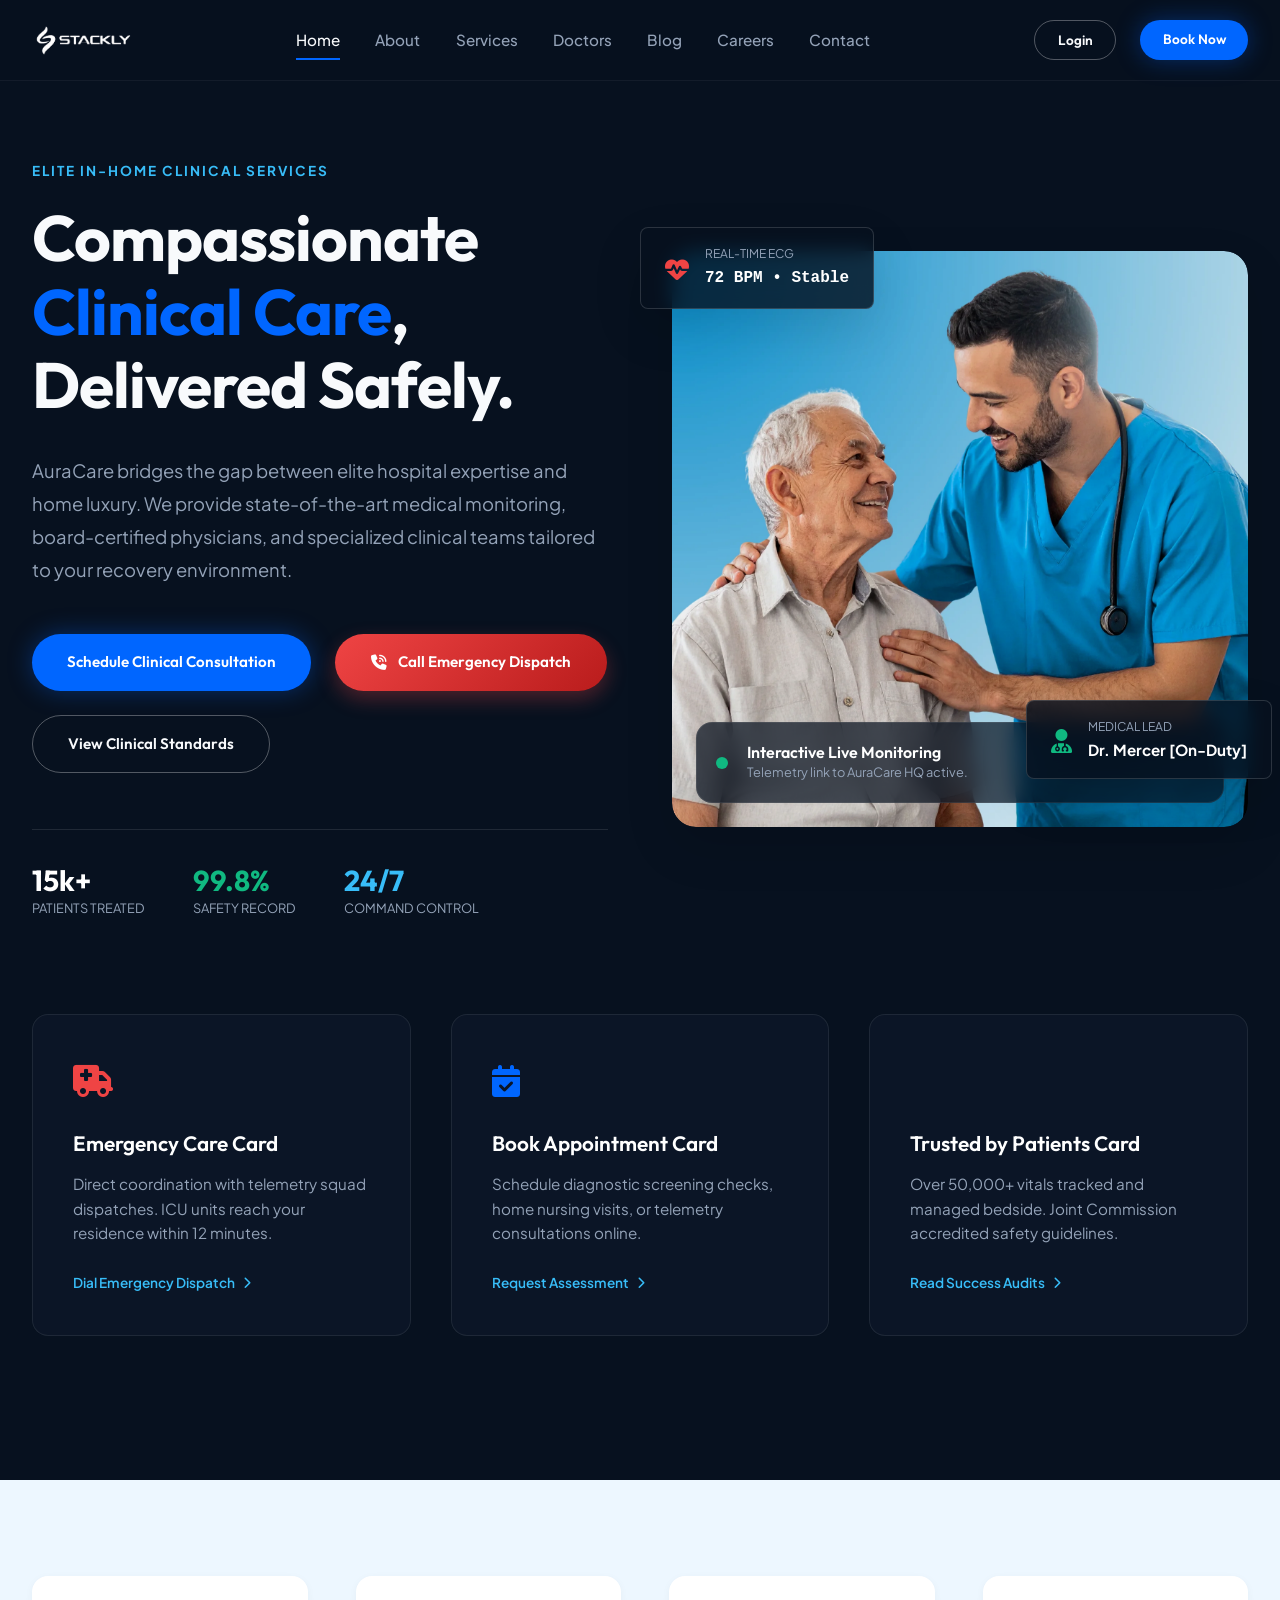
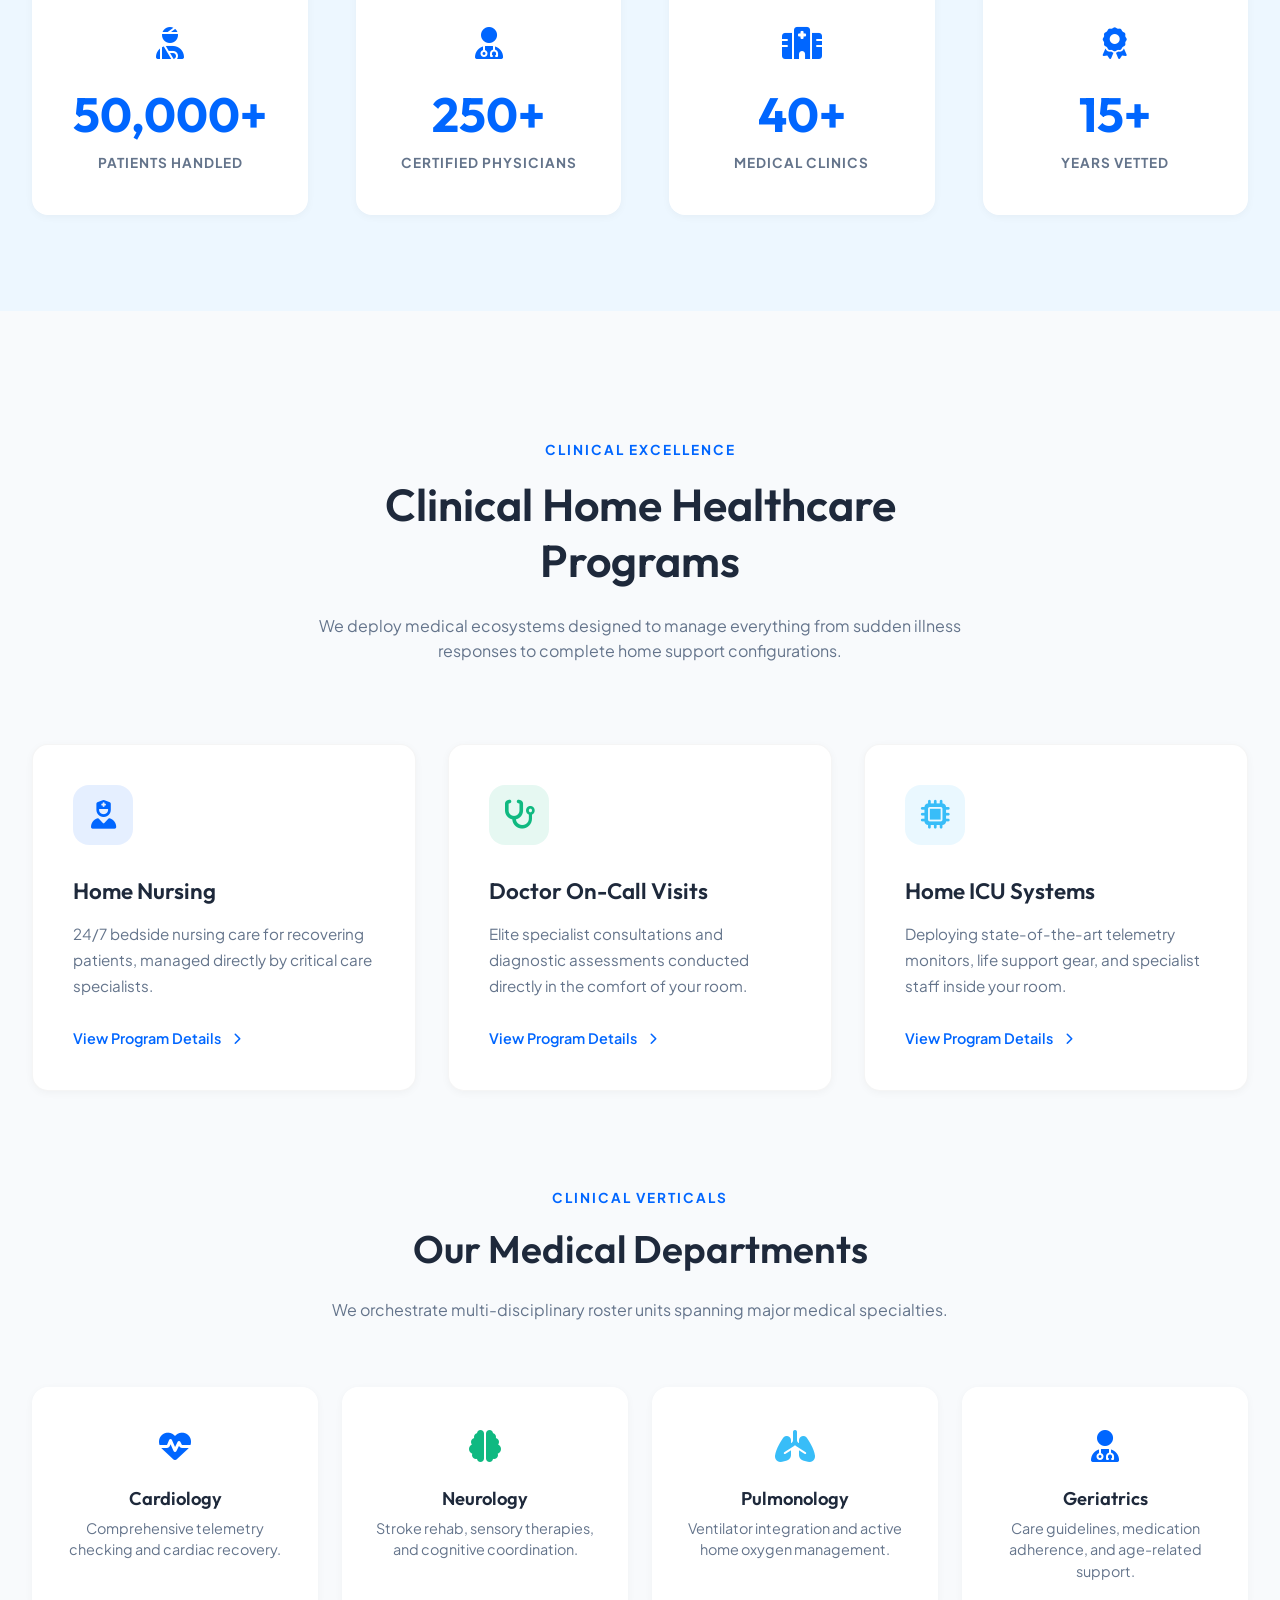
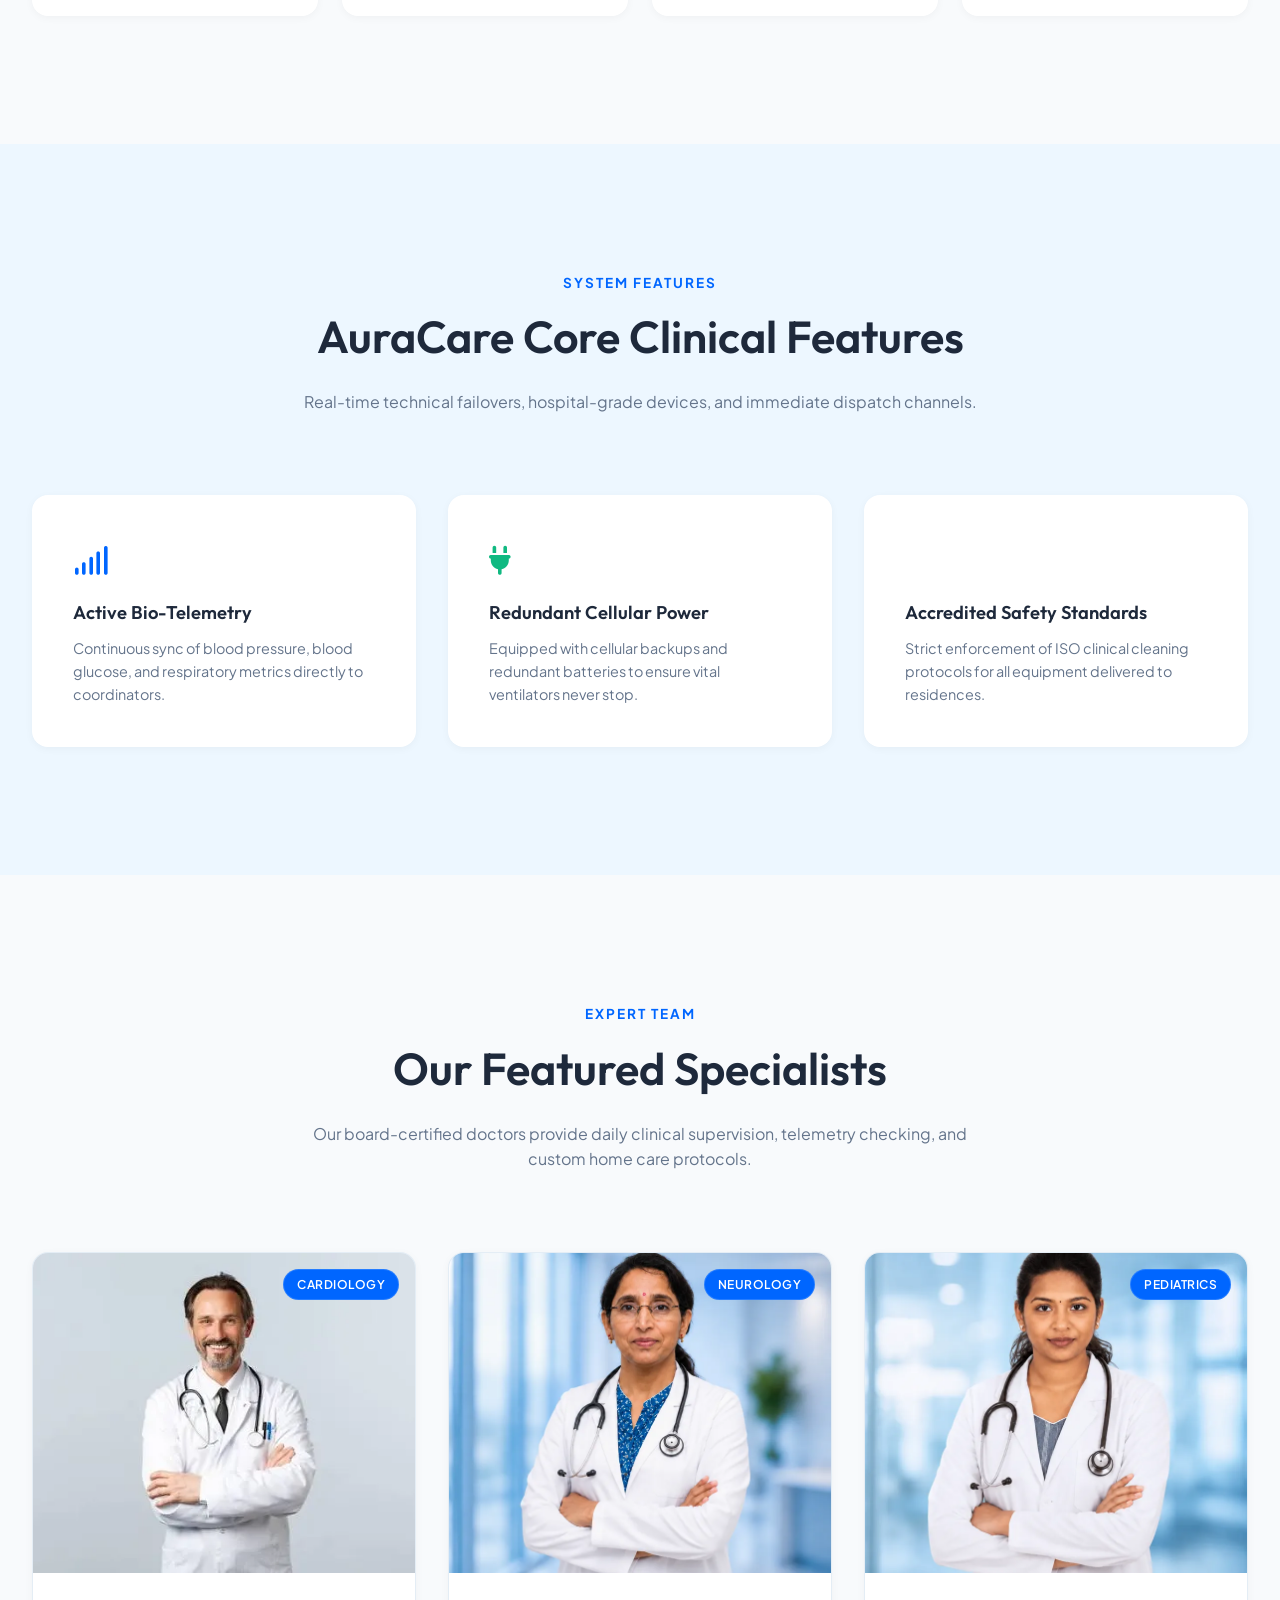
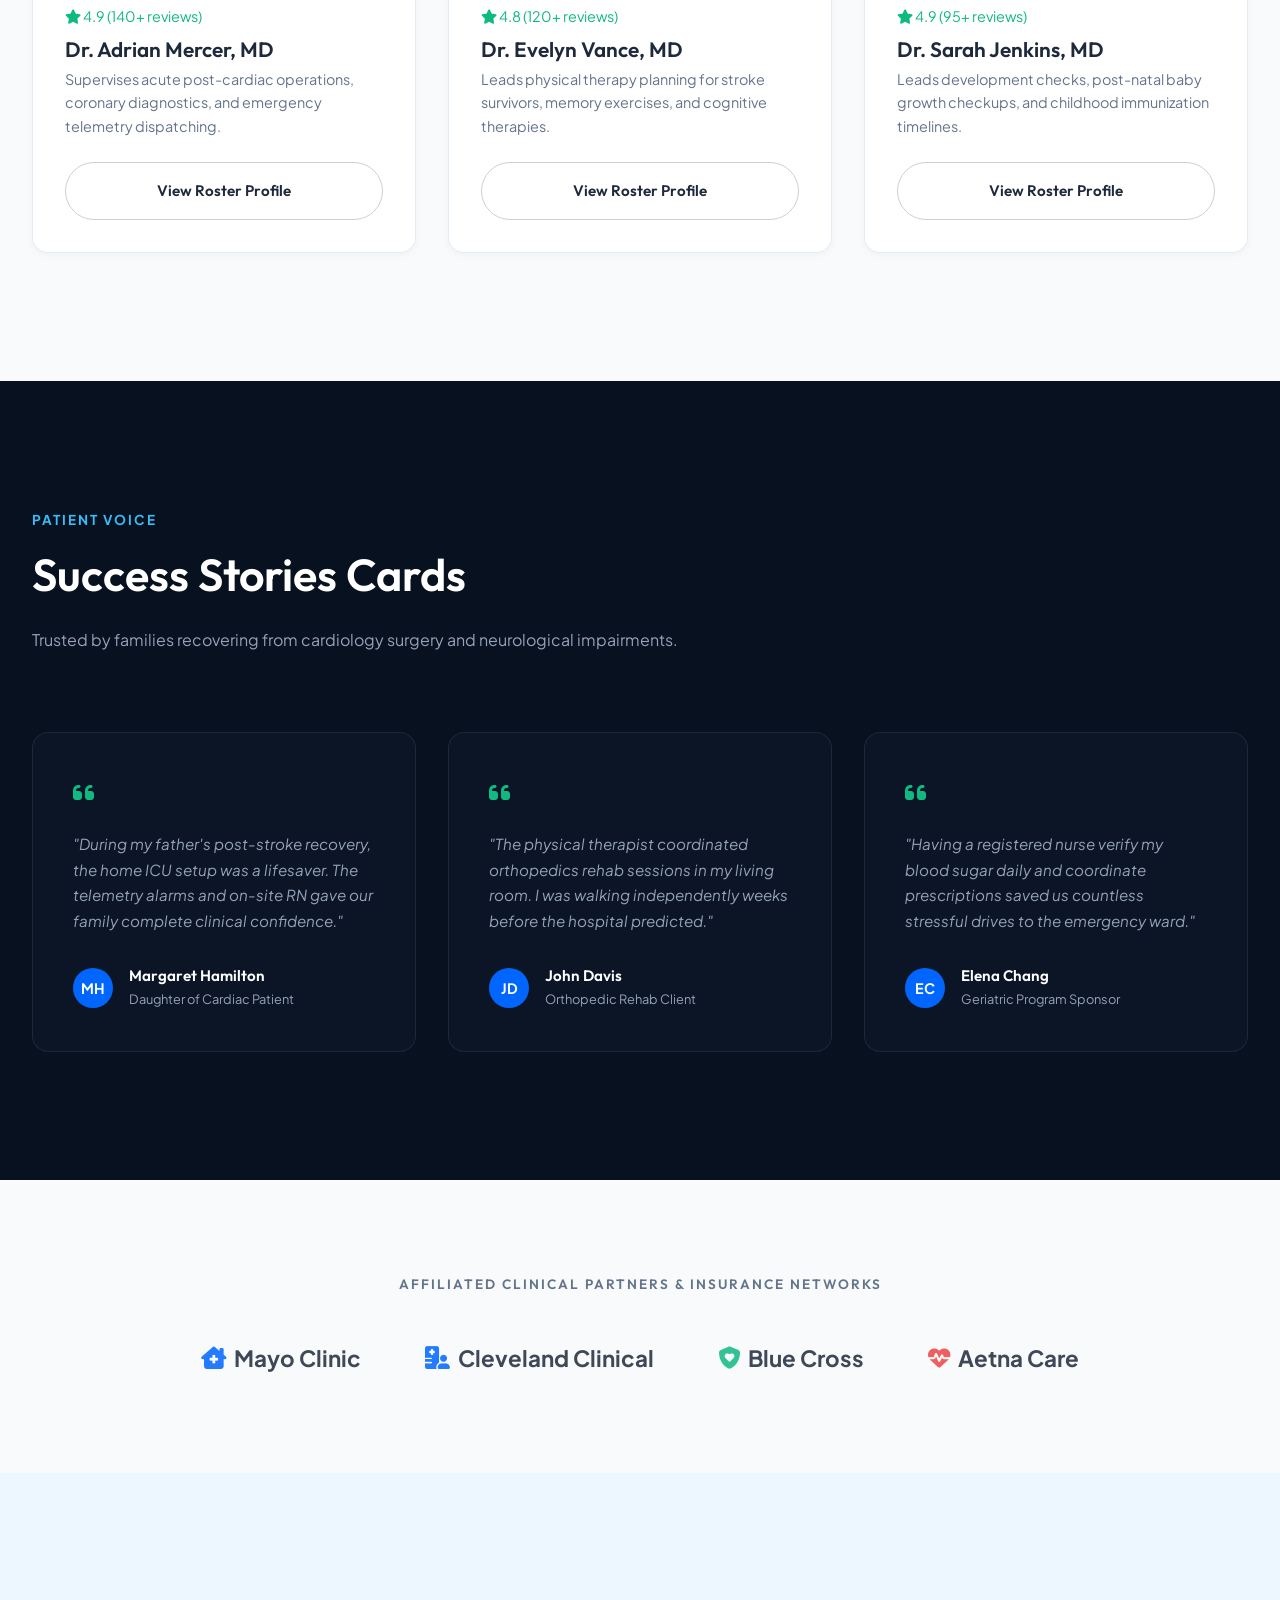
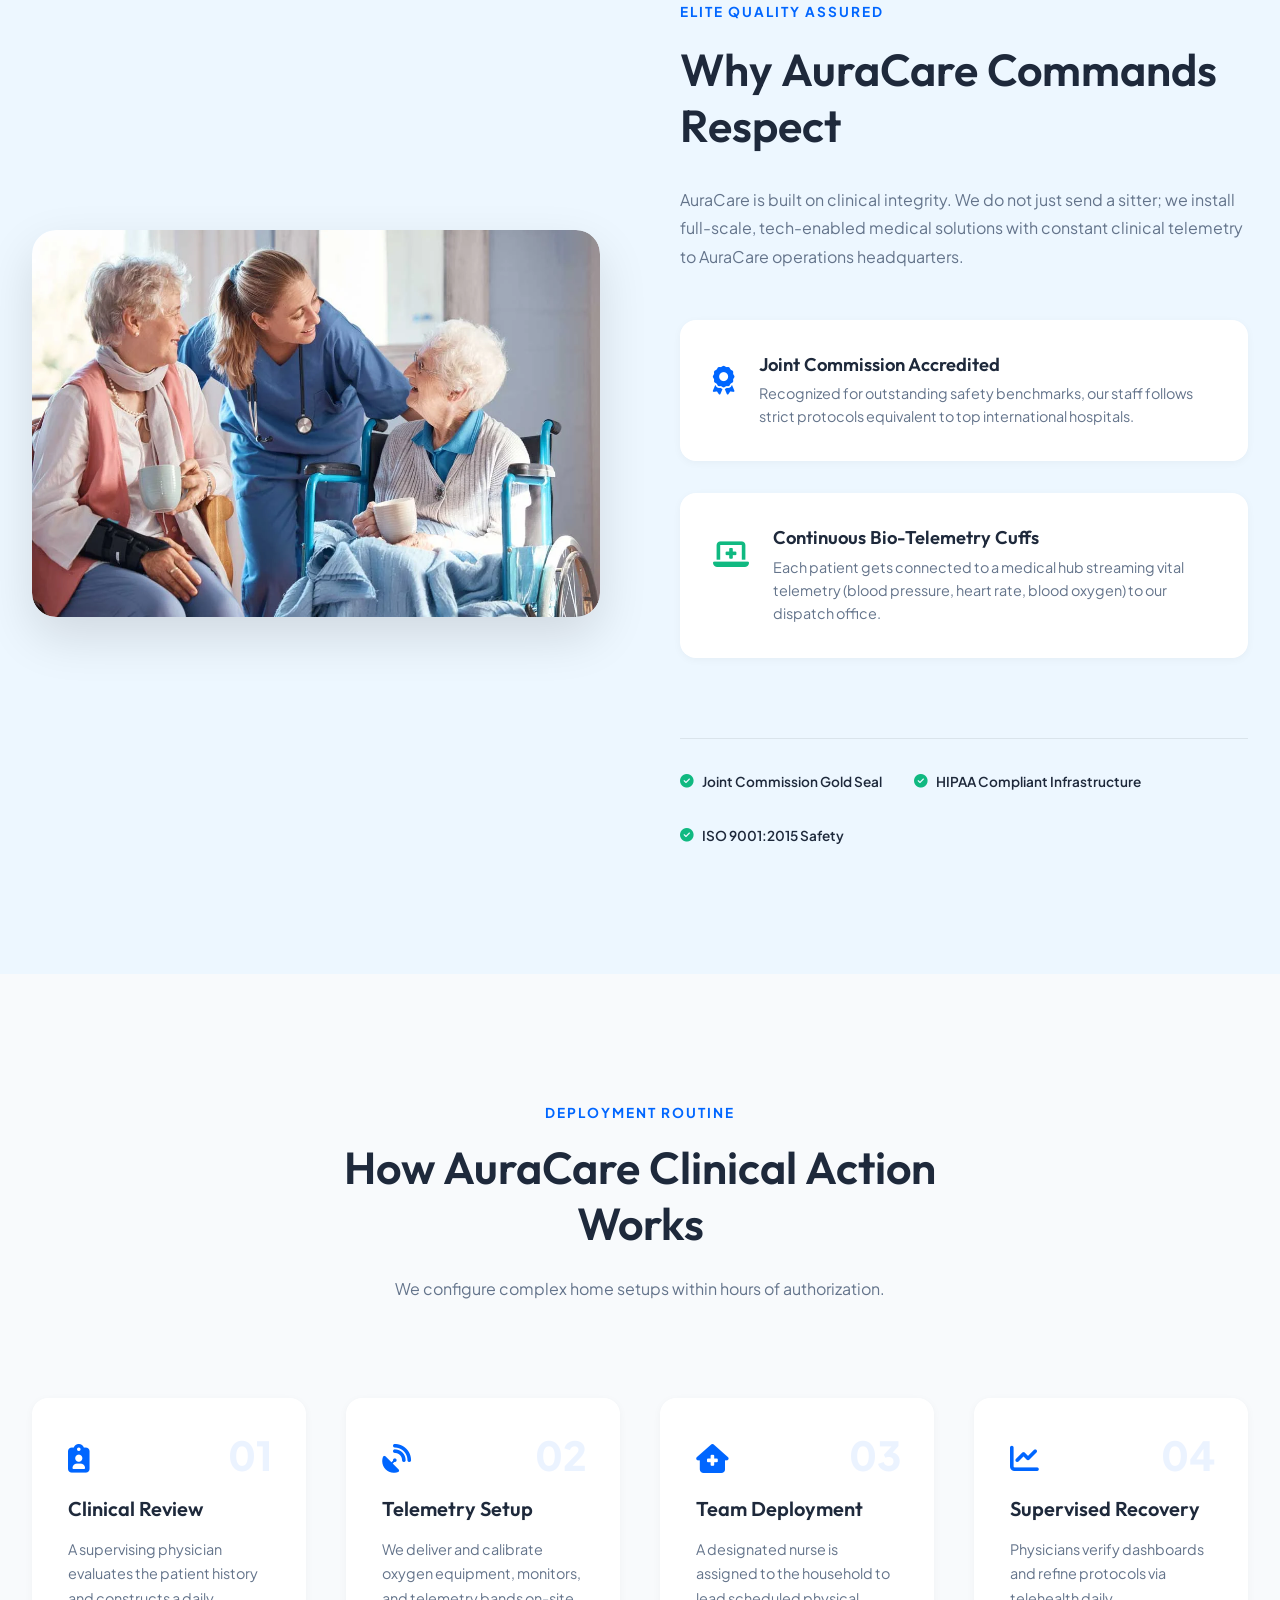
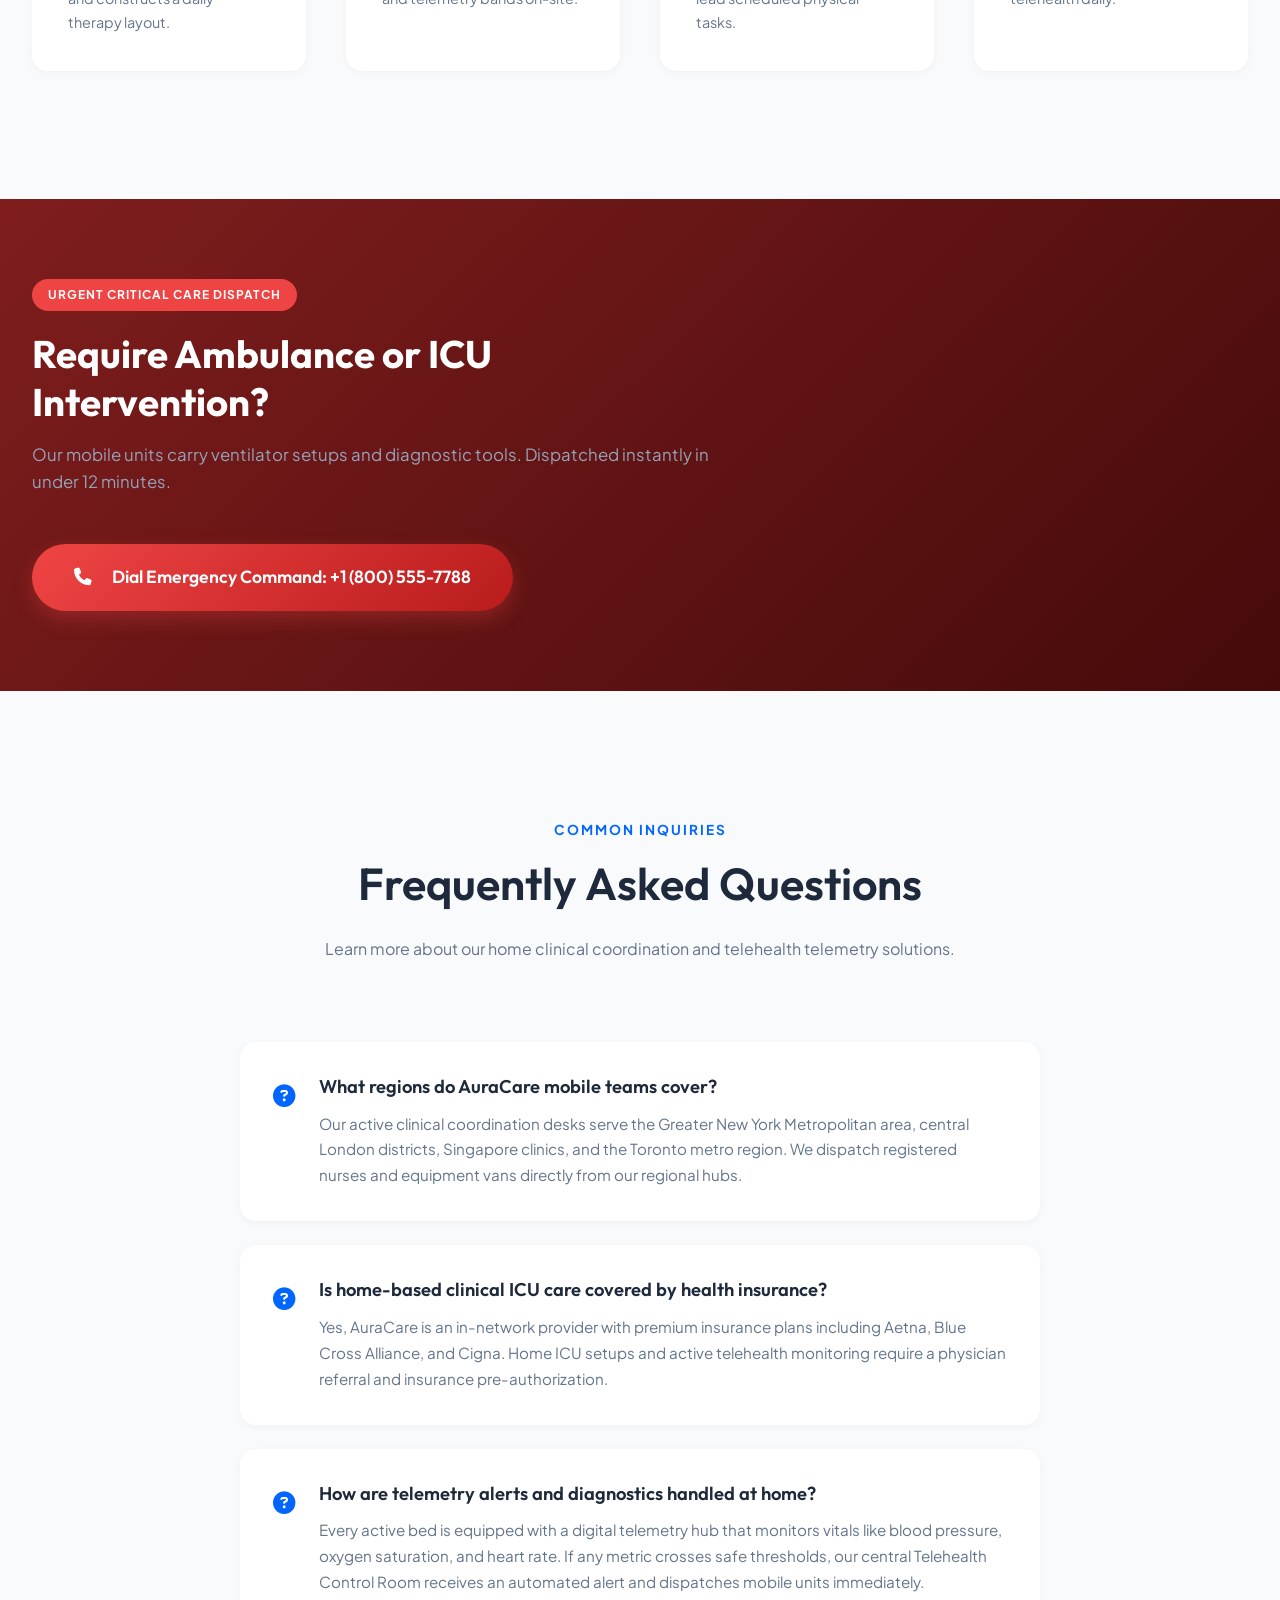
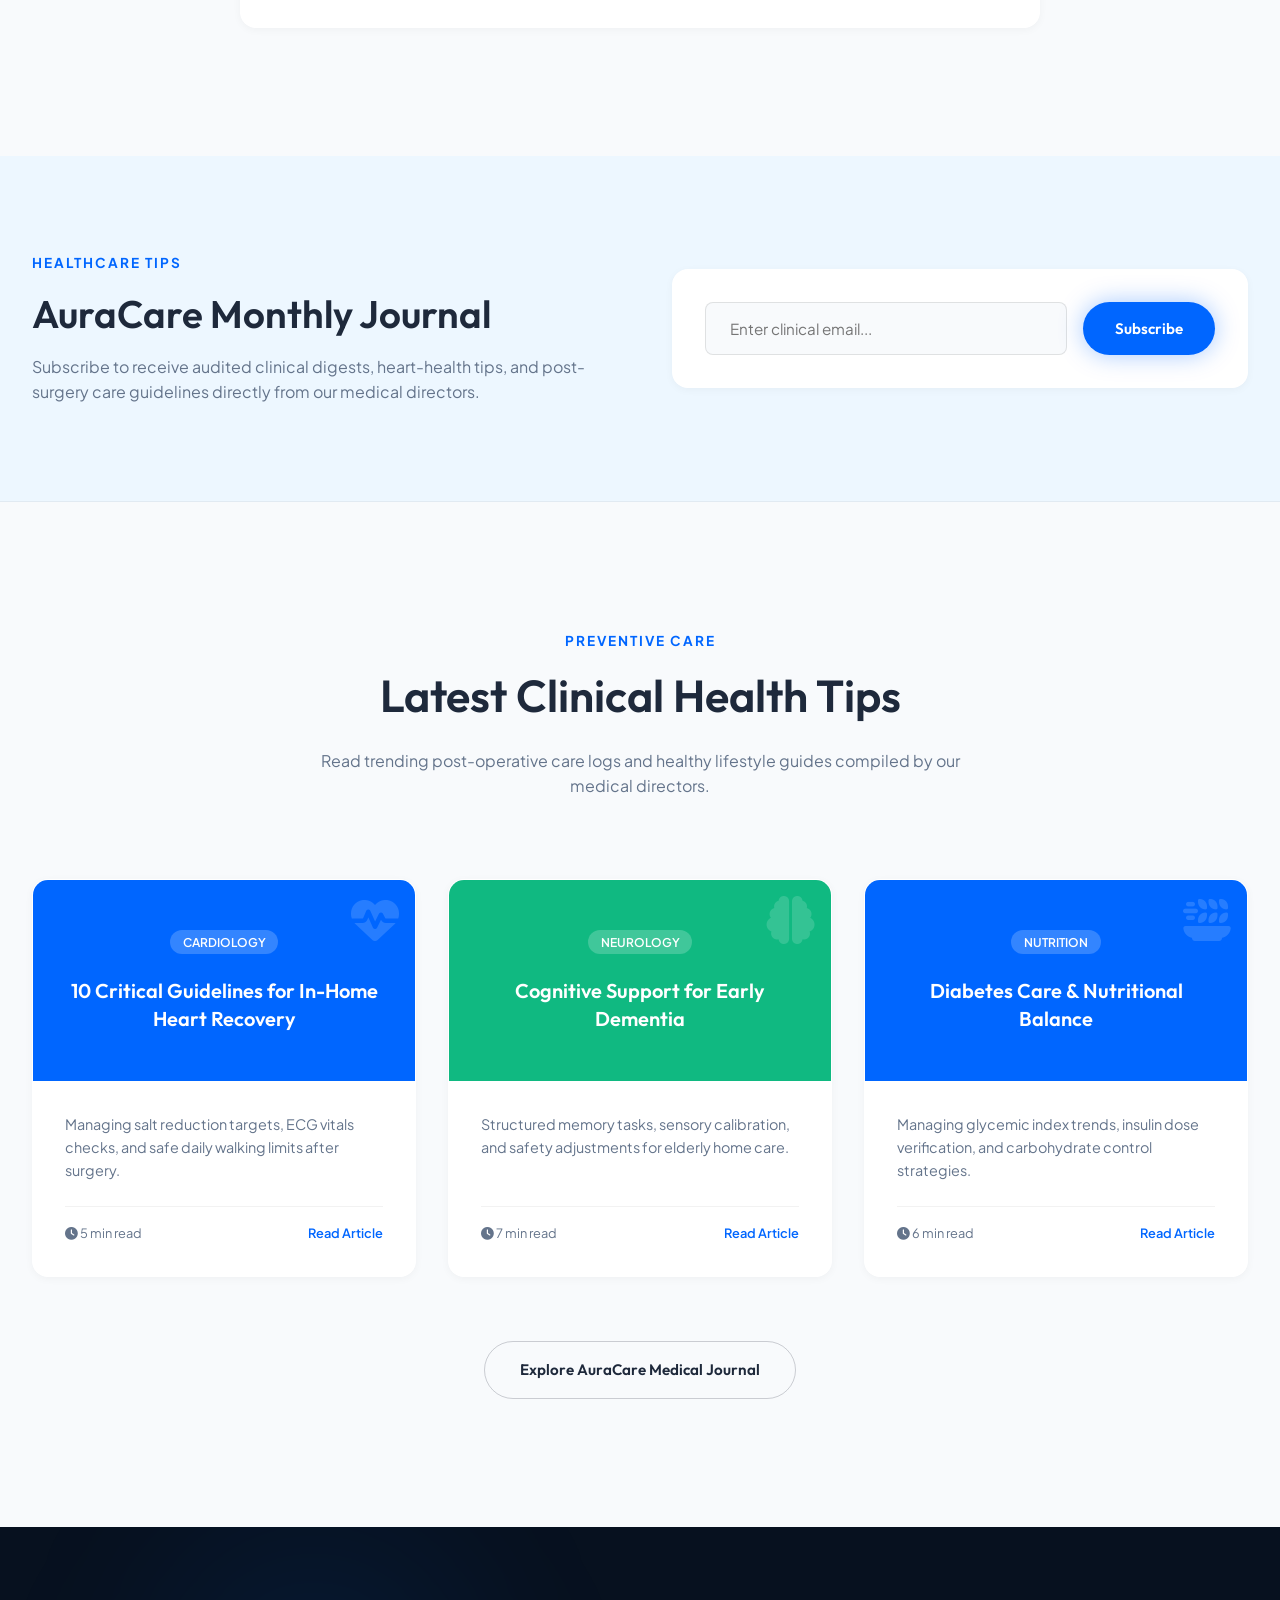
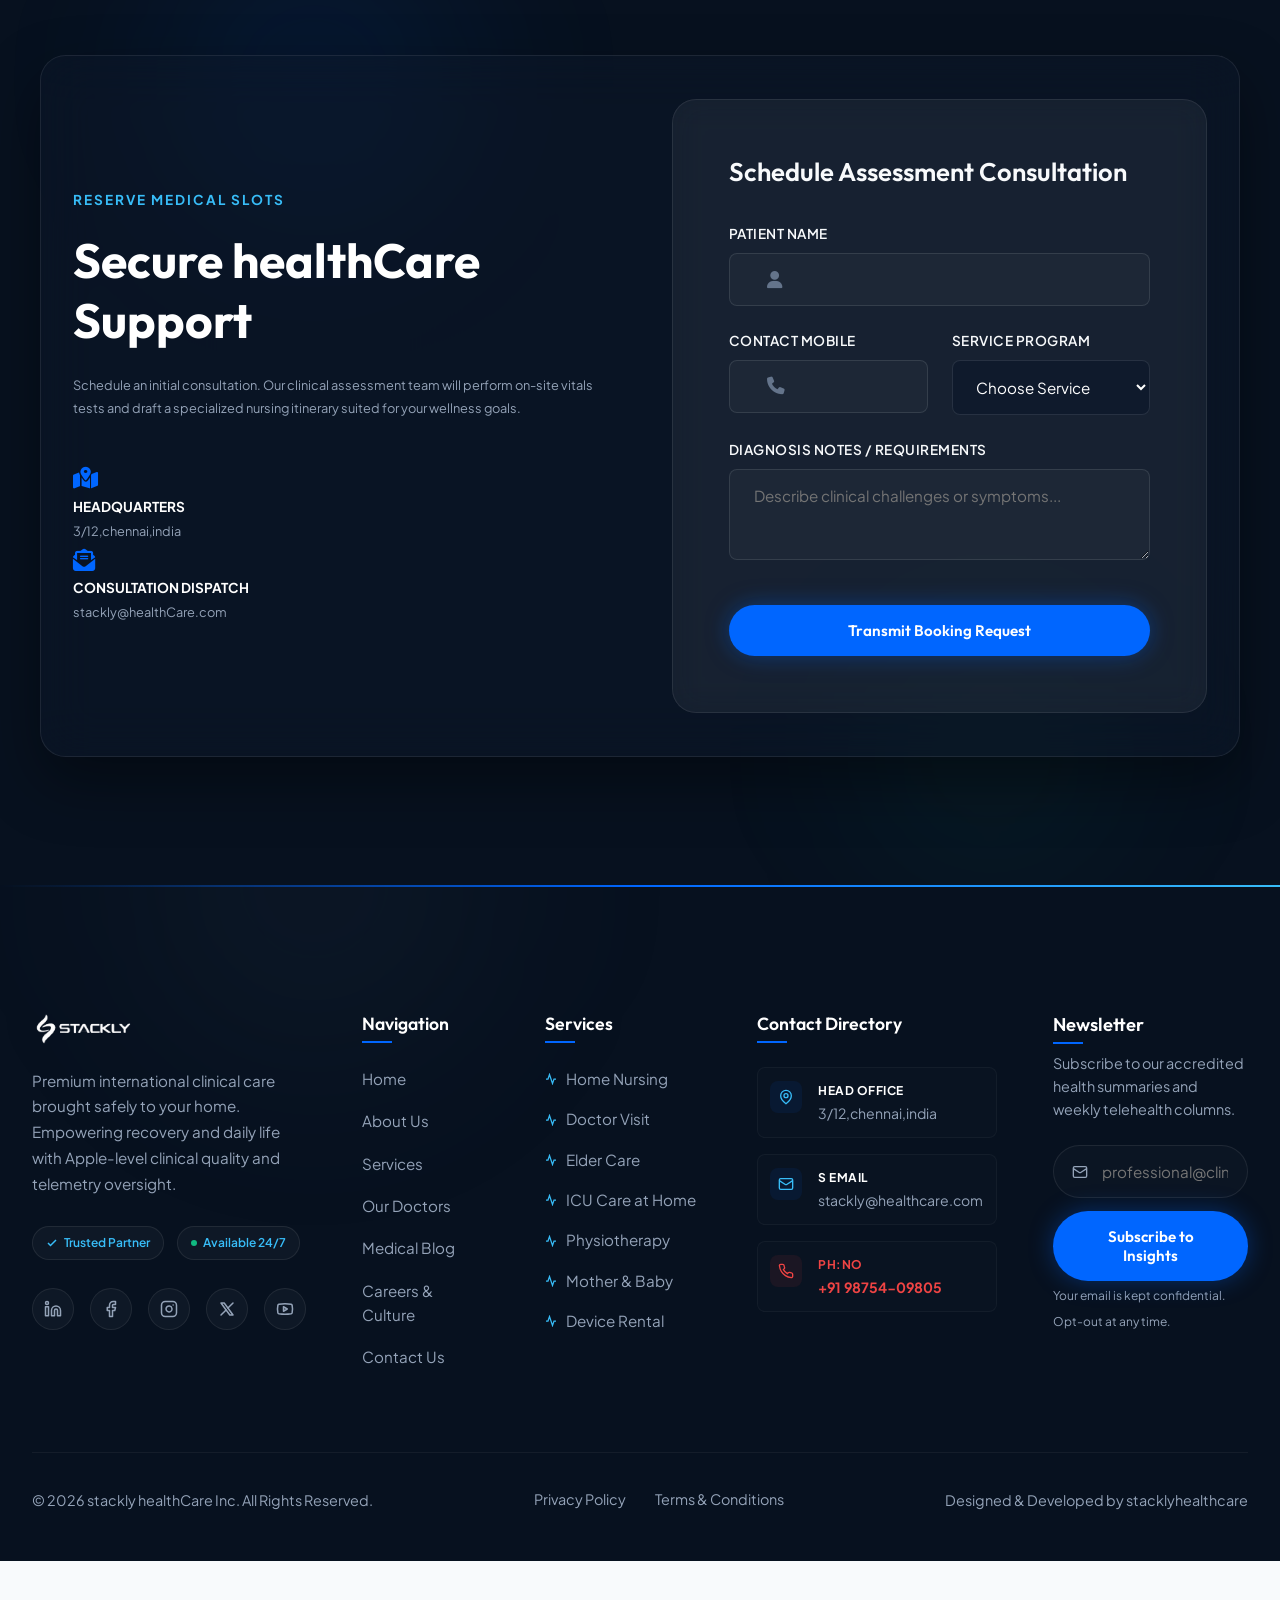
==== commit 1c24f3ee: "add" ====
--- a/index.html
+++ b/index.html
@@ -120,7 +120,7 @@
 
           <div
             style="position: relative; border-radius: var(--border-radius-lg); overflow: hidden; box-shadow: var(--shadow-lg);">
-            <img src="assets/hero_care.png" alt="Clinical caregiver monitoring senior patient at home"
+            <img src="assets/h1.webp" alt="Clinical caregiver monitoring senior patient at home"
               style="width: 100%; border-radius: var(--border-radius-lg); filter: brightness(0.95);">
             <div class="glass-card"
               style="position: absolute; bottom: 1.5rem; left: 1.5rem; right: 1.5rem; padding: 1.2rem; border-radius: var(--border-radius-md); display: flex; align-items: center; gap: 1.2rem; background: rgba(7, 17, 31, 0.7); backdrop-filter: blur(10px);">
@@ -400,12 +400,7 @@
           <div class="personnel-card reveal-left"
             style="background: var(--bg-light-blue); border-radius: var(--border-radius-md); box-shadow: var(--shadow-sm); overflow: hidden;">
             <div class="personnel-image-wrapper" style="position: relative;">
-              <svg width="100%" height="220" viewBox="0 0 200 240" fill="none"
-                style="background:#e0e7ff; display: block;">
-                <circle cx="100" cy="90" r="45" fill="#c7d2fe" />
-                <path d="M30 210c0-40 30-70 70-70s70 30 70 70v30H30v-30Z" fill="#a5b4fc" />
-                <path d="M85 105 h30 M100 90 v30" stroke="white" stroke-width="4" stroke-linecap="round" />
-              </svg>
+              <img src="assets/h3.webp" alt="Profile Image" class="profile-image">
               <span class="personnel-badge"
                 style="background: var(--color-primary); color: white; position: absolute; top: 1rem; right: 1rem; padding: 0.3rem 0.8rem; font-size: 0.75rem; border-radius: var(--border-pill); font-weight: 600;">Cardiology</span>
             </div>
@@ -425,12 +420,7 @@
           <div class="personnel-card reveal"
             style="background: var(--bg-light-blue); border-radius: var(--border-radius-md); box-shadow: var(--shadow-sm); overflow: hidden;">
             <div class="personnel-image-wrapper" style="position: relative;">
-              <svg width="100%" height="220" viewBox="0 0 200 240" fill="none"
-                style="background:#d1fae5; display: block;">
-                <circle cx="100" cy="90" r="45" fill="#a7f3d0" />
-                <path d="M30 210c0-40 30-70 70-70s70 30 70 70v30H30v-30Z" fill="#6ee7b7" />
-                <path d="M85 105 h30 M100 90 v30" stroke="white" stroke-width="4" stroke-linecap="round" />
-              </svg>
+              <img src="assets/h4.webp" alt="Profile Image" class="profile-image">
               <span class="personnel-badge"
                 style="background: var(--color-primary); color: white; position: absolute; top: 1rem; right: 1rem; padding: 0.3rem 0.8rem; font-size: 0.75rem; border-radius: var(--border-pill); font-weight: 600;">Neurology</span>
             </div>
@@ -450,12 +440,7 @@
           <div class="personnel-card reveal-right"
             style="background: var(--bg-light-blue); border-radius: var(--border-radius-md); box-shadow: var(--shadow-sm); overflow: hidden;">
             <div class="personnel-image-wrapper" style="position: relative;">
-              <svg width="100%" height="220" viewBox="0 0 200 240" fill="none"
-                style="background:#fee2e2; display: block;">
-                <circle cx="100" cy="90" r="45" fill="#fecaca" />
-                <path d="M30 210c0-40 30-70 70-70s70 30 70 70v30H30v-30Z" fill="#fca5a5" />
-                <path d="M85 105 h30 M100 90 v30" stroke="white" stroke-width="4" stroke-linecap="round" />
-              </svg>
+              <img src="assets/h5.webp" alt="Profile Image" class="profile-image">
               <span class="personnel-badge"
                 style="background: var(--color-primary); color: white; position: absolute; top: 1rem; right: 1rem; padding: 0.3rem 0.8rem; font-size: 0.75rem; border-radius: var(--border-pill); font-weight: 600;">Pediatrics</span>
             </div>
@@ -585,7 +570,7 @@
       <div class="container grid grid-2" style="align-items: center; gap: 5rem;">
         <div class="reveal-left">
           <div style="border-radius: var(--border-radius-lg); overflow: hidden; box-shadow: var(--shadow-lg);">
-            <img src="assets/elder_care.png" alt="Happy senior woman with a clinical caretaker"
+            <img src="assets/h2.webp" alt="Happy senior woman with a clinical caretaker"
               style="width: 100%; border-radius: var(--border-radius-lg);">
           </div>
         </div>
--- a/css/style.css
+++ b/css/style.css
@@ -1247,66 +1247,7 @@
   }
 }
 
-/* Max 768px (Tablets Vertical) */
-@media (max-width: 768px) {
-  .section {
-    padding: 6rem 0;
-  }
-
-  .grid-3,
-  .grid-2 {
-    grid-template-columns: 1fr;
-  }
-
-  .nav-links {
-    position: fixed;
-    top: 0;
-    right: -100%;
-    width: 80%;
-    max-width: 320px;
-    height: 100vh;
-    background: var(--bg-deep-navy);
-    flex-direction: column;
-    align-items: flex-start;
-    padding: 8rem 3rem 3rem 3rem;
-    gap: 2rem;
-    box-shadow: -10px 0 30px rgba(0, 0, 0, 0.3);
-    transition: var(--transition-smooth);
-    z-index: 999;
-  }
-
-  .nav-links.active {
-    right: 0;
-  }
-
-  .mobile-toggle {
-    display: flex;
-    z-index: 1000;
-  }
-
-  .mobile-toggle.active span:nth-child(1) {
-    transform: rotate(45deg) translate(6px, 6px);
-  }
-
-  .mobile-toggle.active span:nth-child(2) {
-    opacity: 0;
-  }
-
-  .mobile-toggle.active span:nth-child(3) {
-    transform: rotate(-45deg) translate(5px, -6px);
-  }
-
-  .footer-grid {
-    grid-template-columns: 1fr;
-    gap: 2.5rem;
-  }
-
-  .footer-bottom {
-    flex-direction: column;
-    gap: 1.5rem;
-    text-align: center;
-  }
-}
+
 
 /* Max 480px (Mobile Screens) */
 @media (max-width: 480px) {
@@ -1374,4 +1315,152 @@
   display: inline-flex;
   align-items: center;
   gap: 12px;
+}
+
+
+
+.mobile-menu-extra {
+  display: none;
+}
+
+@media (max-width:991px) {
+
+  .mobile-menu-extra {
+    display: flex;
+    flex-direction: column;
+    gap: 16px;
+    margin-top: 30px;
+    padding-top: 24px;
+    border-top: 1px solid rgba(255, 255, 255, .15);
+  }
+
+  .mobile-menu-extra .btn {
+    width: 100%;
+  }
+
+  .mobile-contact {
+    display: flex;
+    align-items: center;
+    gap: 10px;
+    color: #fff;
+    text-decoration: none;
+    font-size: 15px;
+    font-weight: 500;
+  }
+
+  .mobile-contact i {
+    color: var(--color-primary);
+    width: 20px;
+  }
+
+}
+
+
+/* ===========================
+   MOBILE NAVIGATION
+=========================== */
+
+@media (max-width: 991px) {
+
+  .mobile-toggle {
+    display: flex;
+    z-index: 1002;
+  }
+
+  .nav-links {
+    position: fixed;
+    top: 0;
+    right: -100%;
+    width: 250px;
+    max-width: 75%;
+    height: 100vh;
+    background: #081221;
+    flex-direction: column;
+    align-items: flex-start;
+    justify-content: flex-start;
+    gap: 16px;
+    padding: 75px 18px 20px;
+    overflow-y: auto;
+    transition: right .35s ease;
+    z-index: 1001;
+  }
+
+  .nav-links.active {
+    right: 0;
+  }
+
+  .nav-link {
+    width: 100%;
+    font-size: 16px;
+    padding: 10px 0;
+  }
+
+  /* Login + Contact Section */
+  .mobile-menu-extra {
+    display: flex;
+    flex-direction: column;
+    width: 100%;
+    margin-top: 12px;
+    padding-top: 12px;
+    border-top: 1px solid rgba(255, 255, 255, .15);
+    gap: 12px;
+  }
+
+  .mobile-menu-extra .btn {
+    width: 100%;
+    justify-content: center;
+  }
+
+  .mobile-contact {
+    display: flex;
+    align-items: center;
+    gap: 10px;
+    color: #fff;
+    text-decoration: none;
+    font-size: 14px;
+    font-weight: 500;
+  }
+
+  .mobile-contact i {
+    color: var(--color-primary);
+    width: 18px;
+    text-align: center;
+  }
+
+  /* Hide desktop buttons */
+  .nav-actions .btn {
+    display: none;
+  }
+}
+
+
+/* Lock page scrolling */
+html.menu-open,
+body.menu-open {
+  overflow: hidden;
+  height: 100%;
+  touch-action: none;
+}
+
+/* Sidebar only scrolls */
+.nav-links {
+  overflow-y: auto;
+  -webkit-overflow-scrolling: touch;
+}
+
+
+.menu-overlay {
+  position: fixed;
+  inset: 0;
+  background: rgba(0, 0, 0, .45);
+  backdrop-filter: blur(3px);
+  opacity: 0;
+  visibility: hidden;
+  transition: .3s;
+  z-index: 999;
+}
+
+.menu-overlay.active {
+  opacity: 1;
+  visibility: visible;
 }
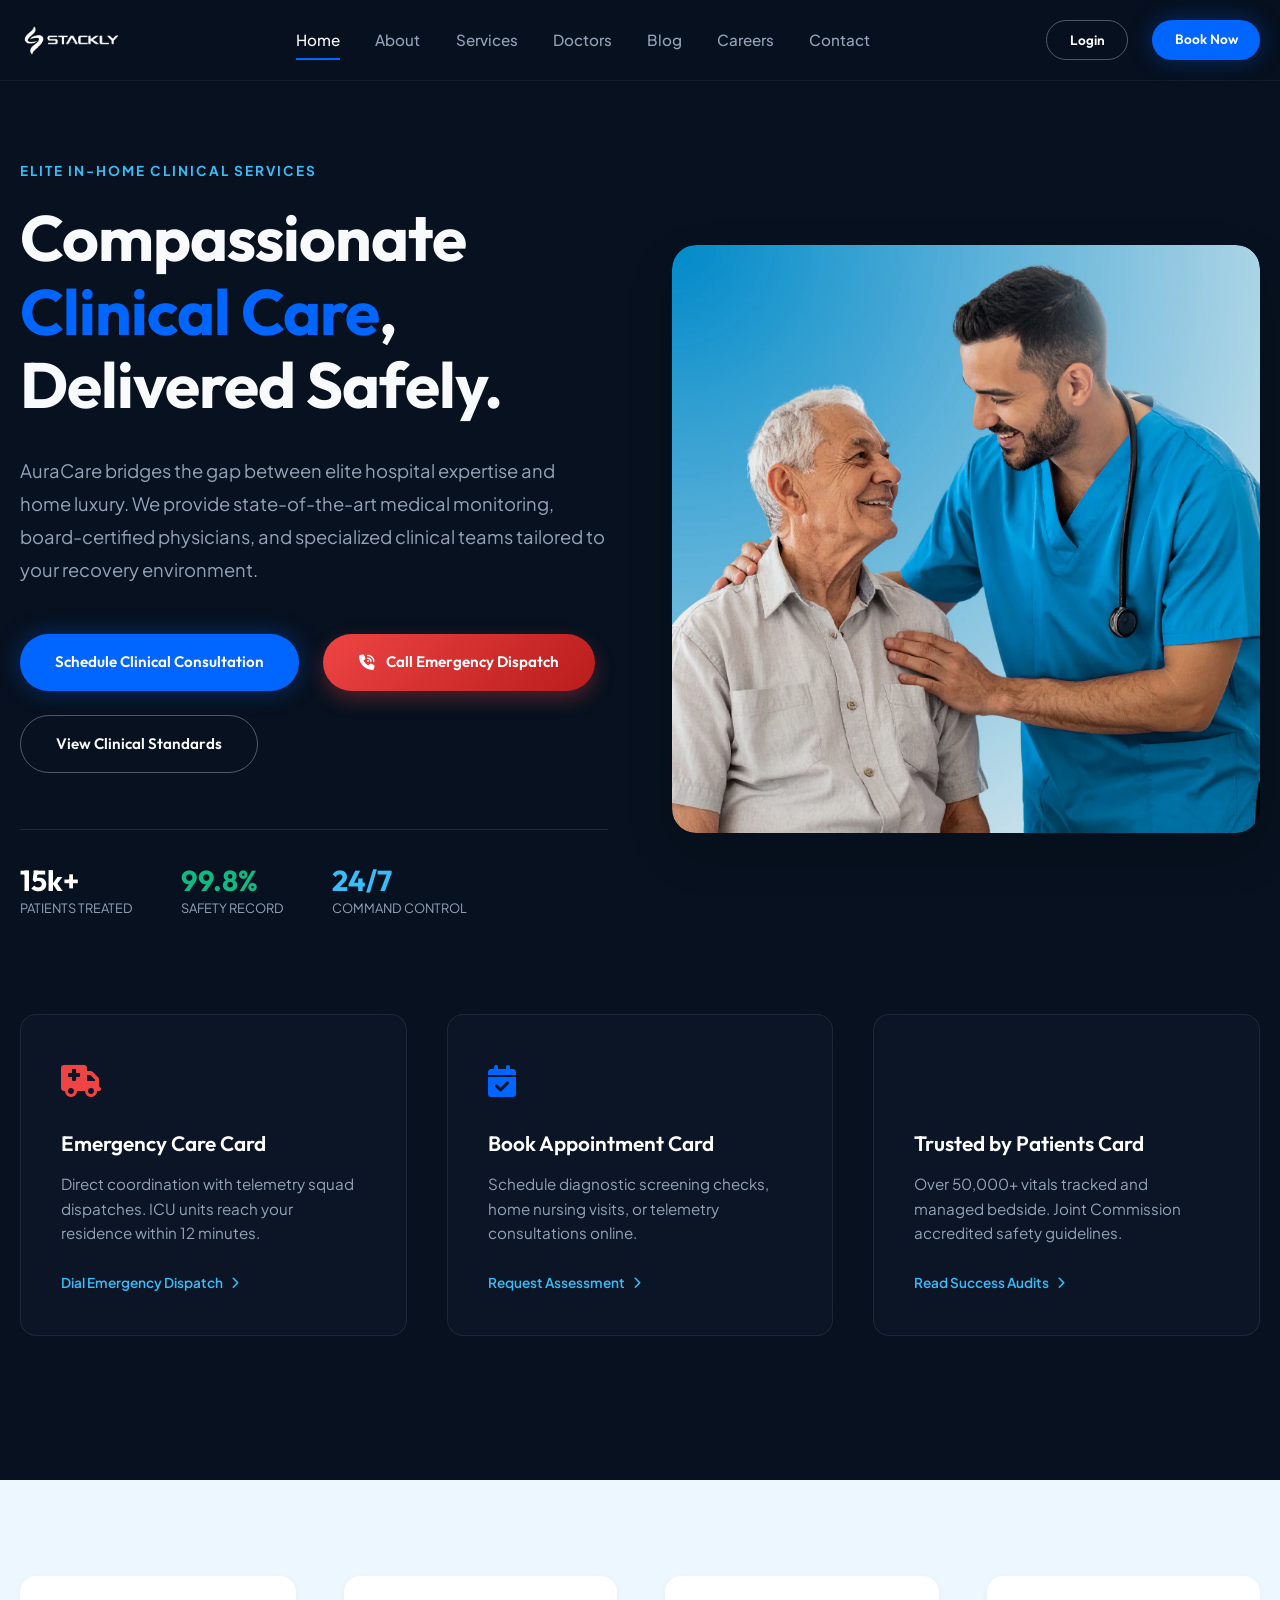
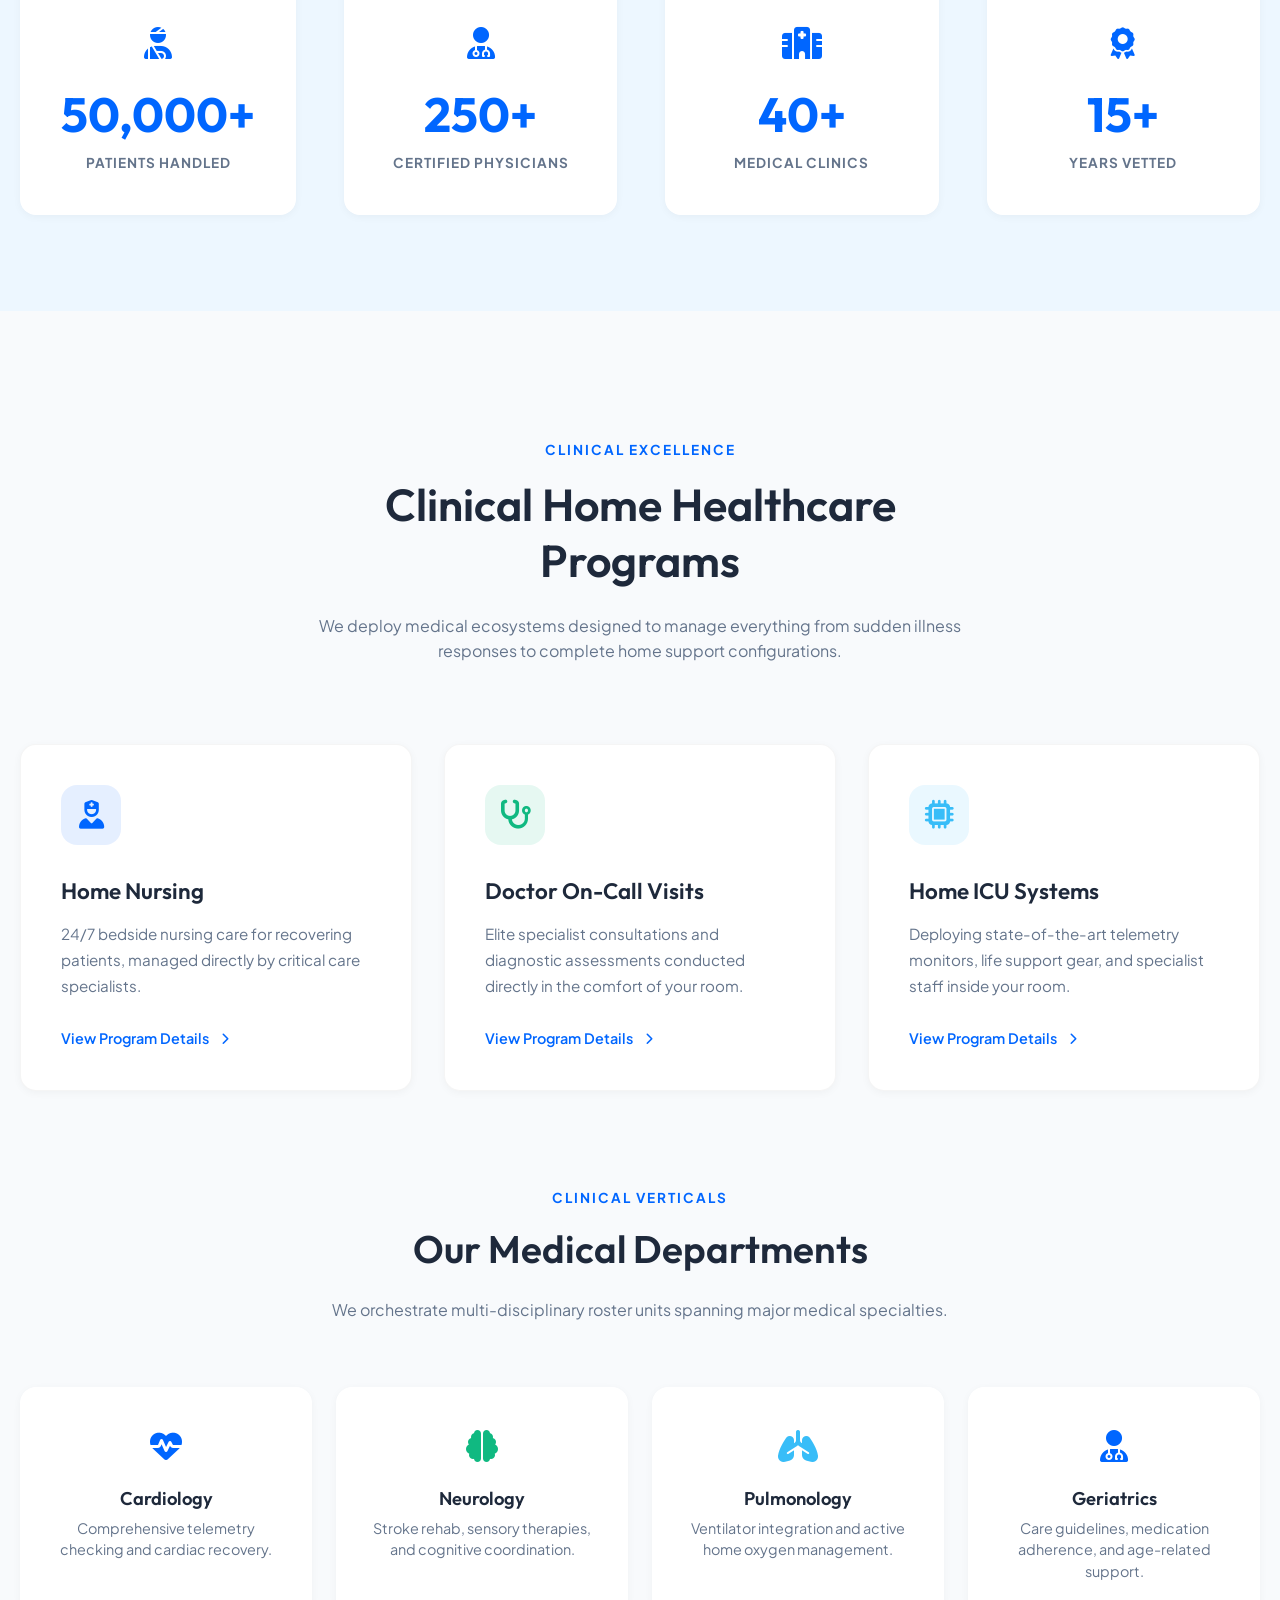
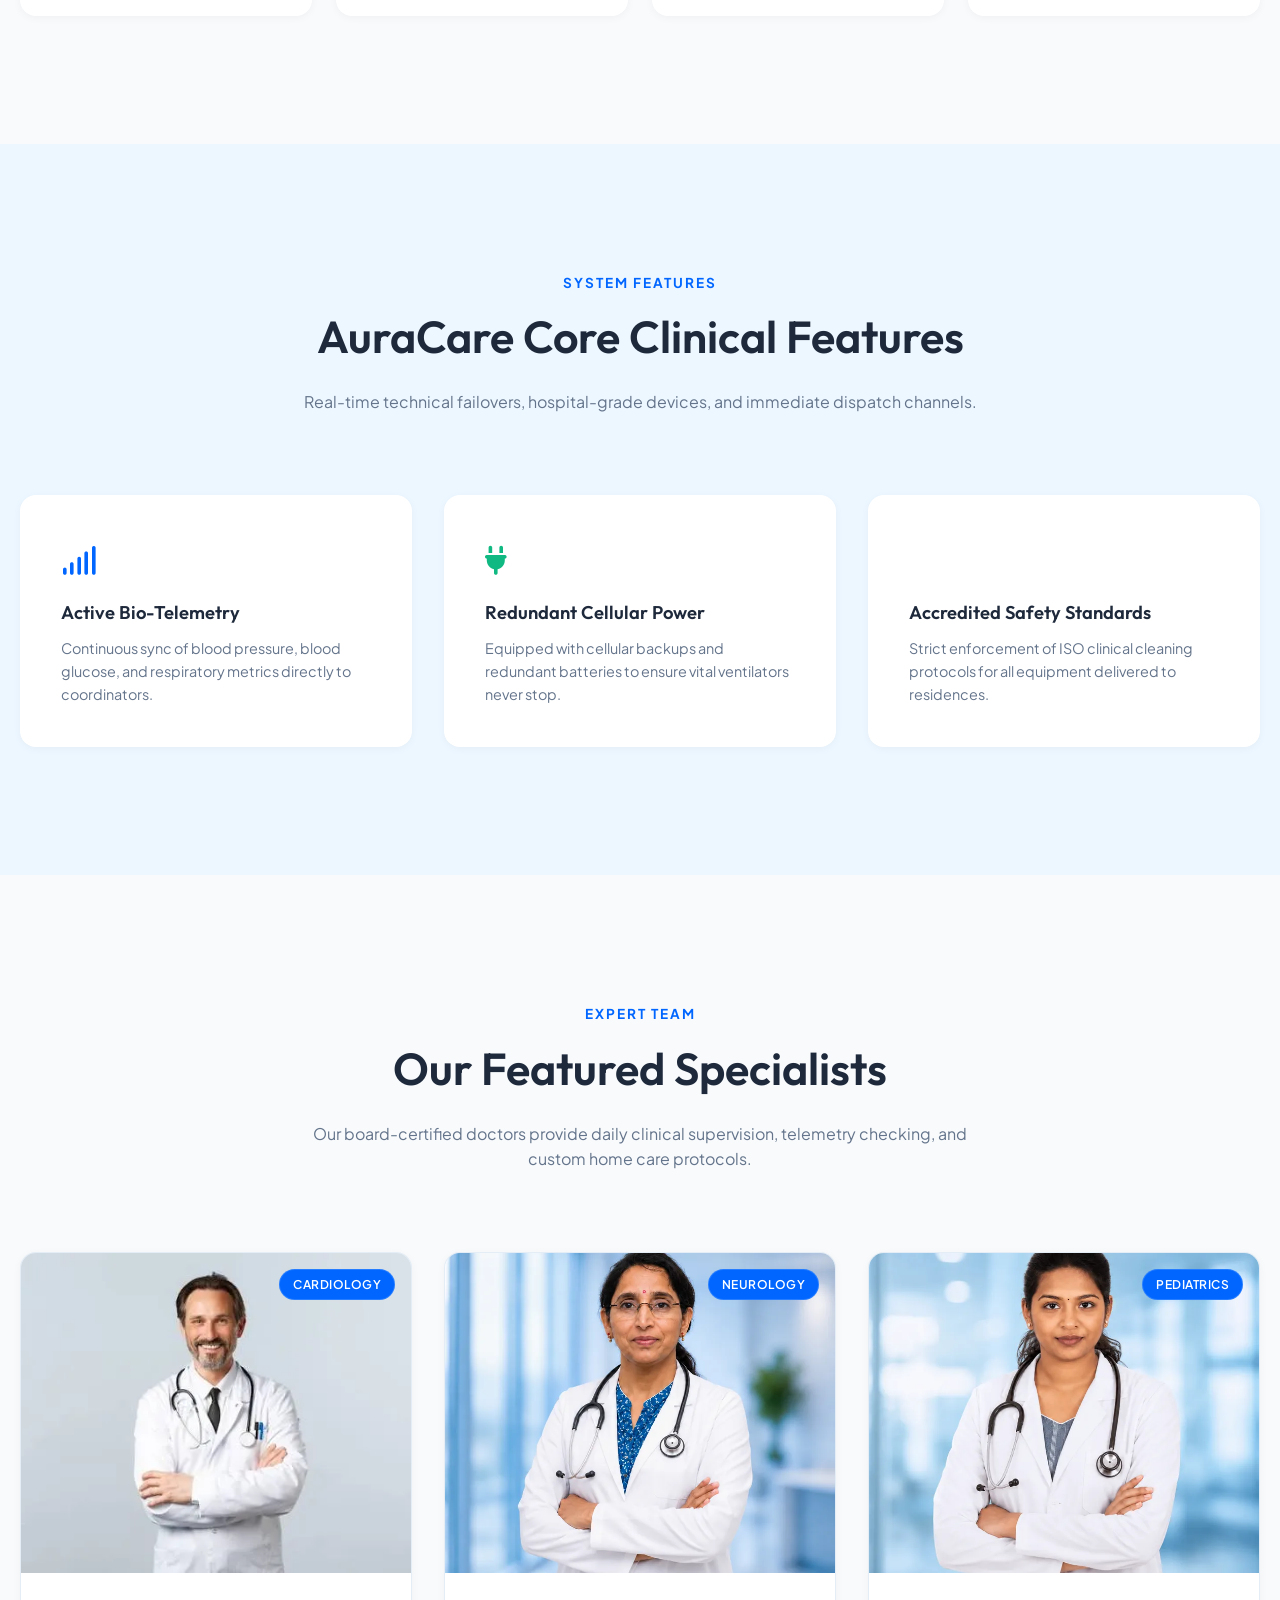
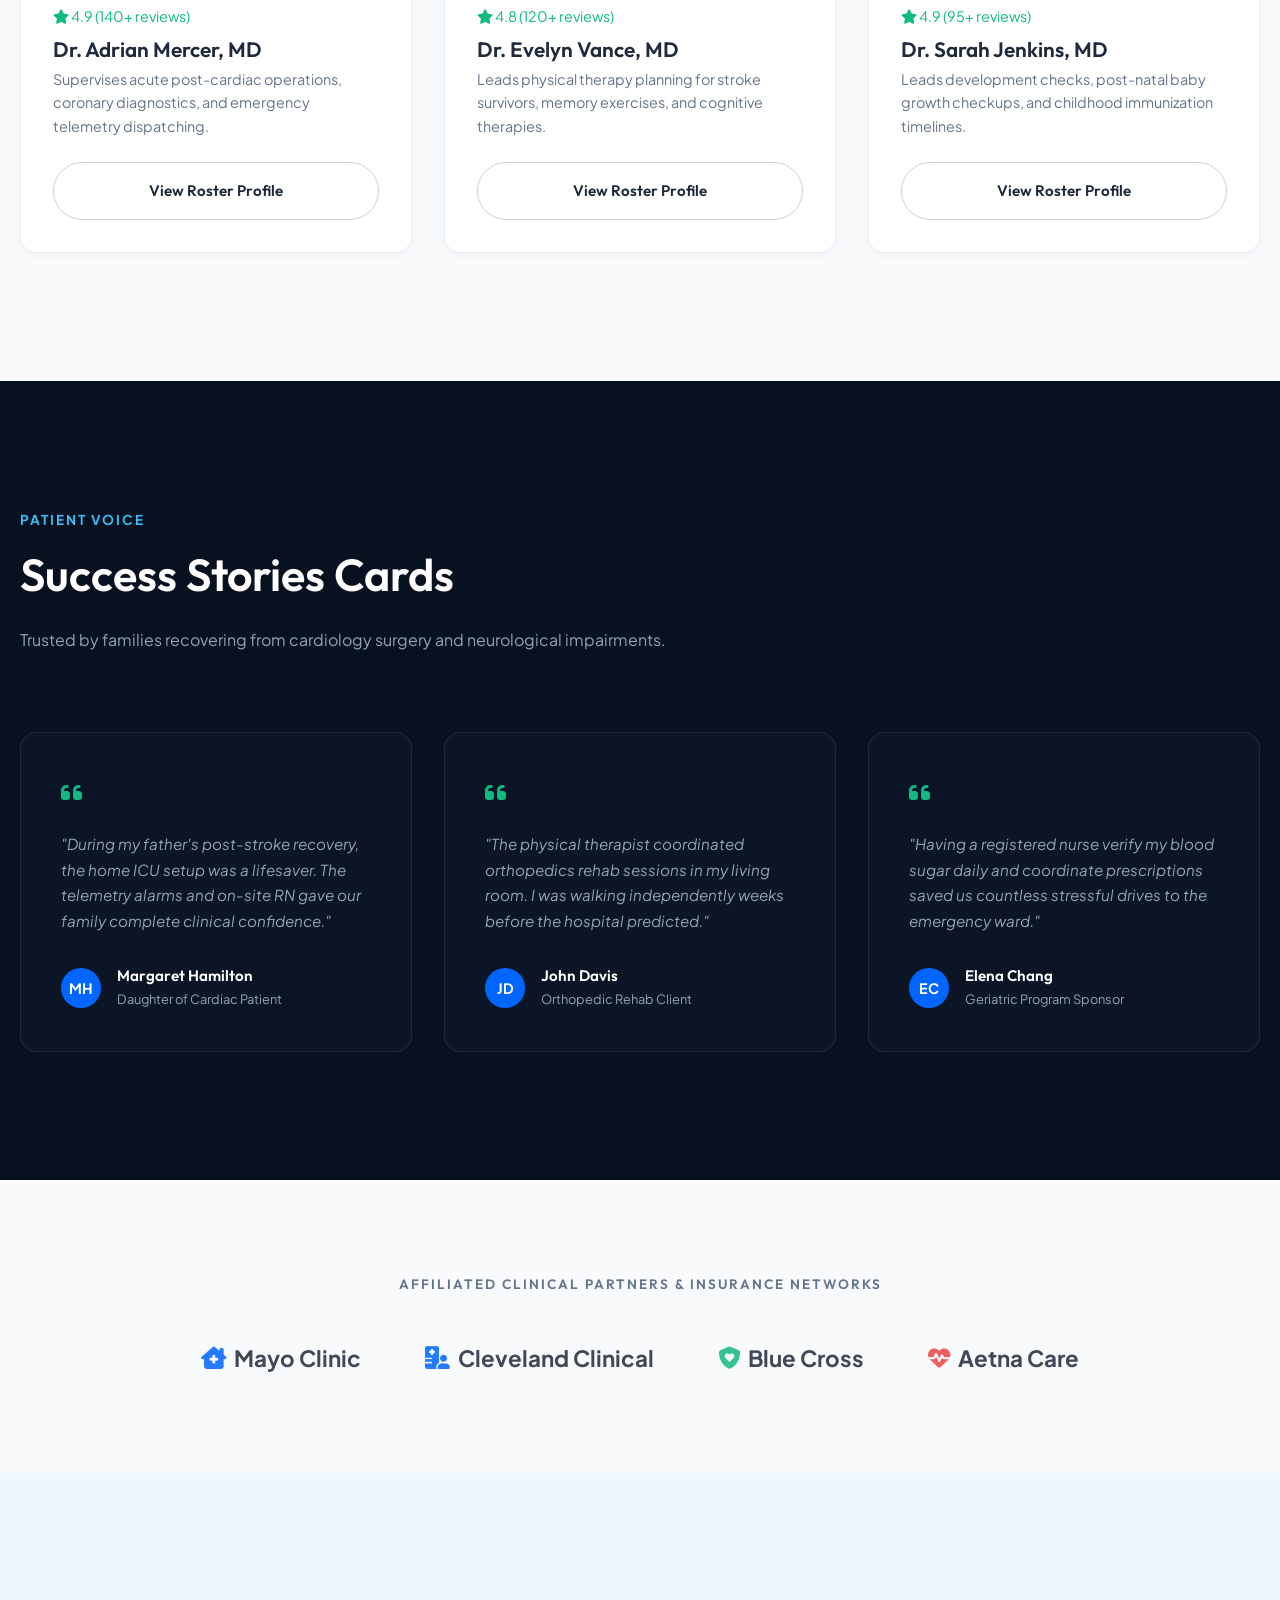
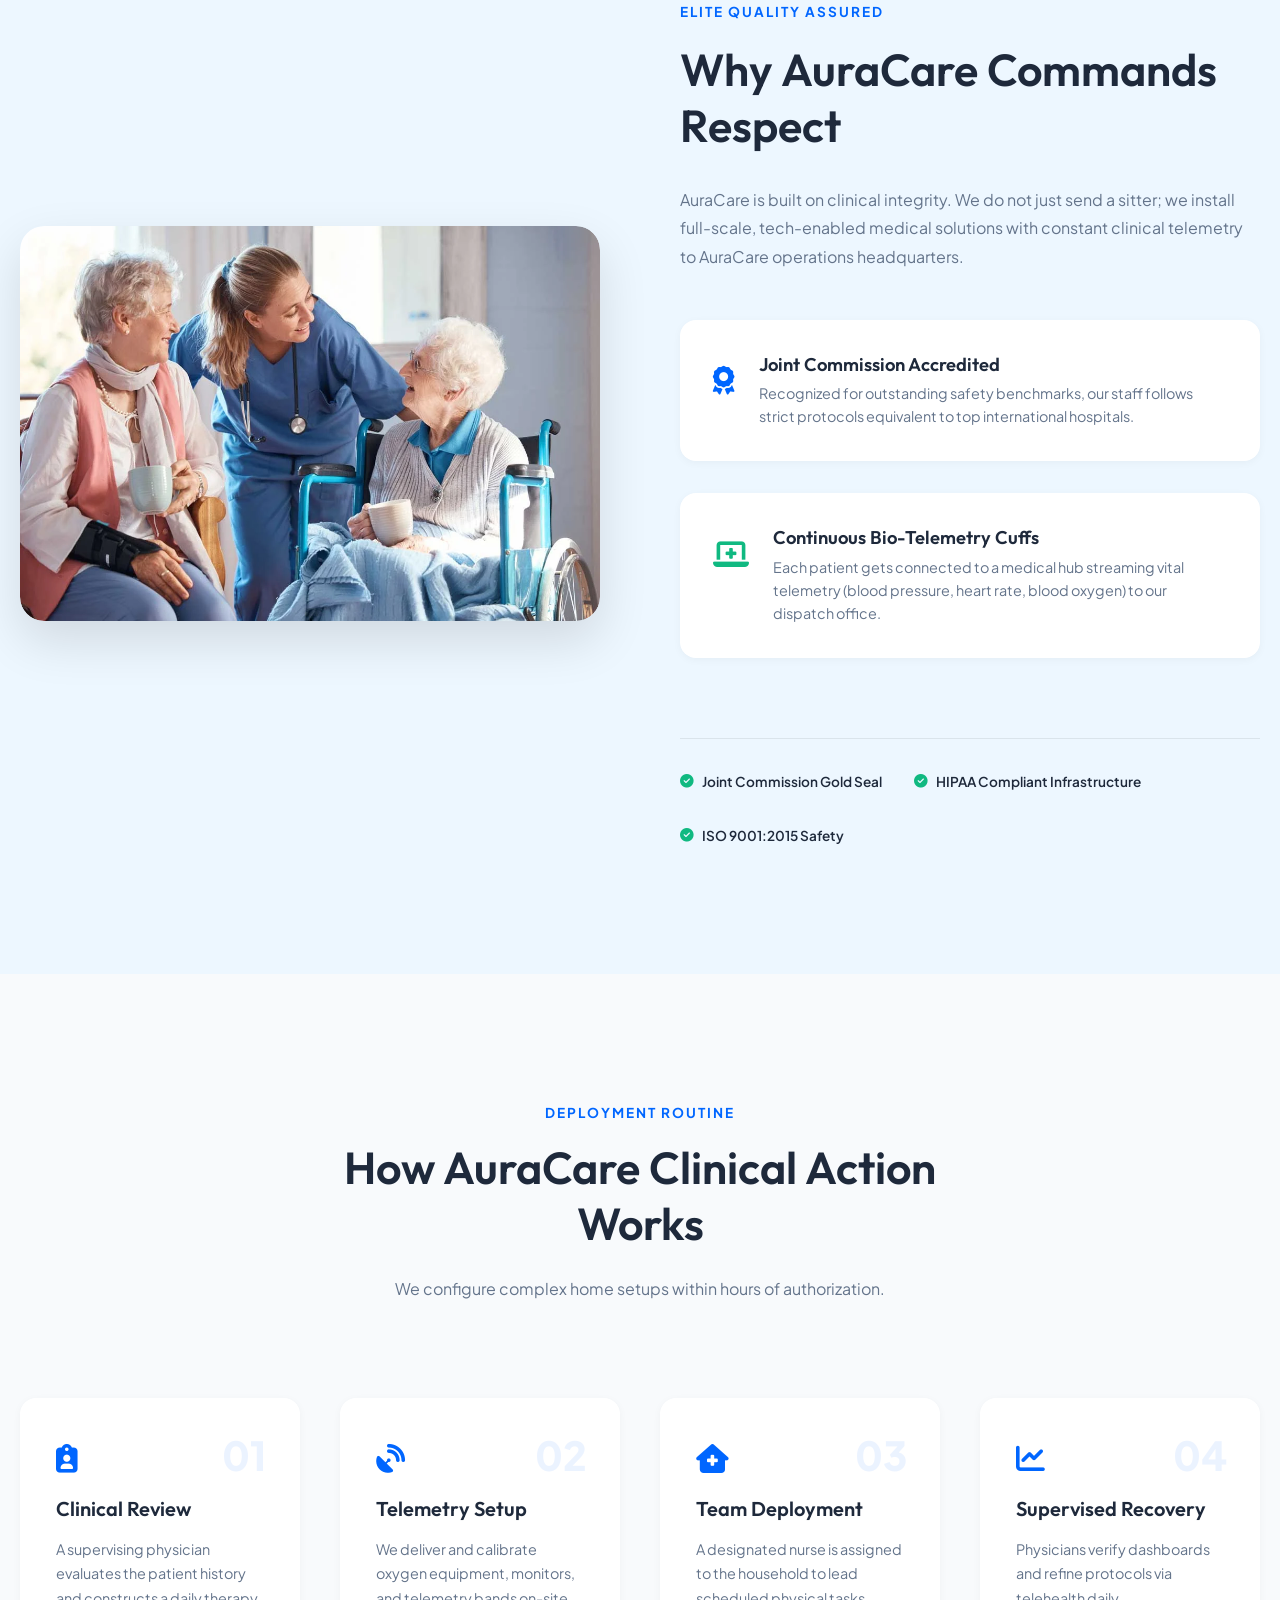
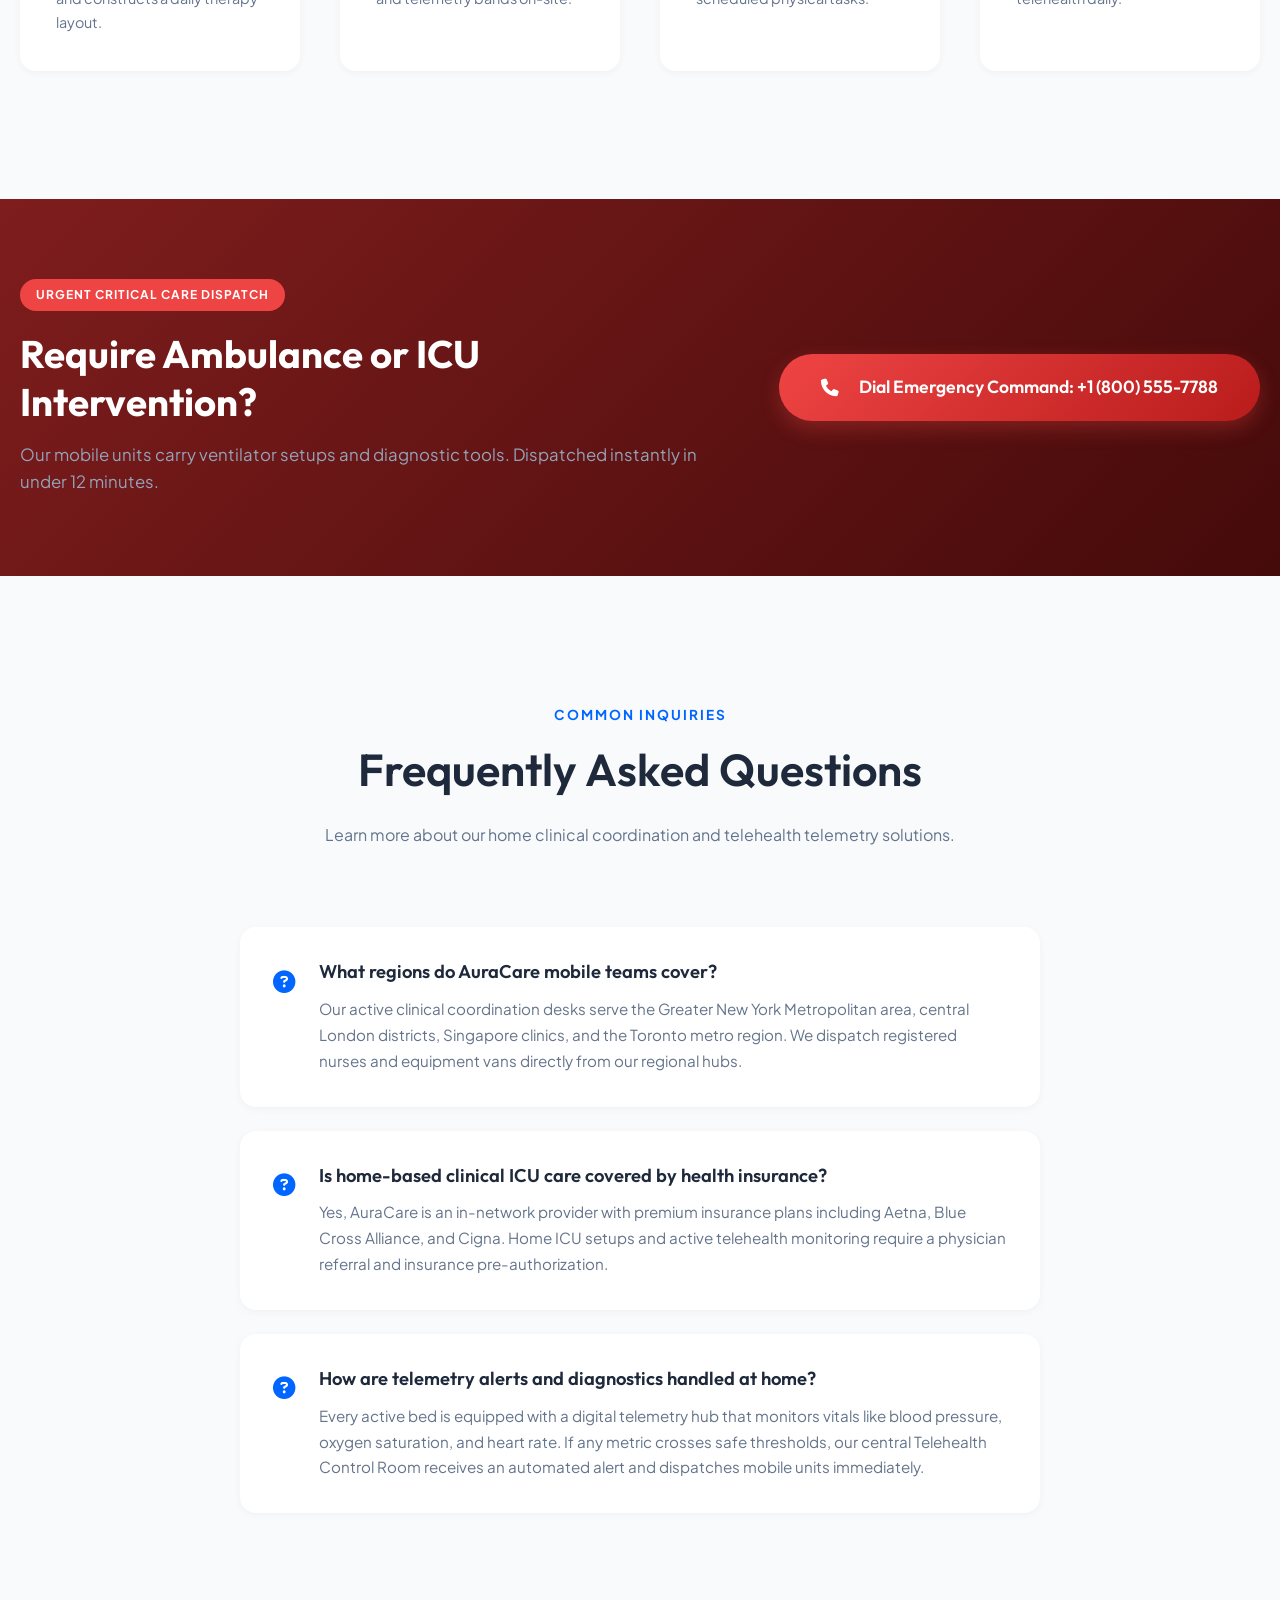
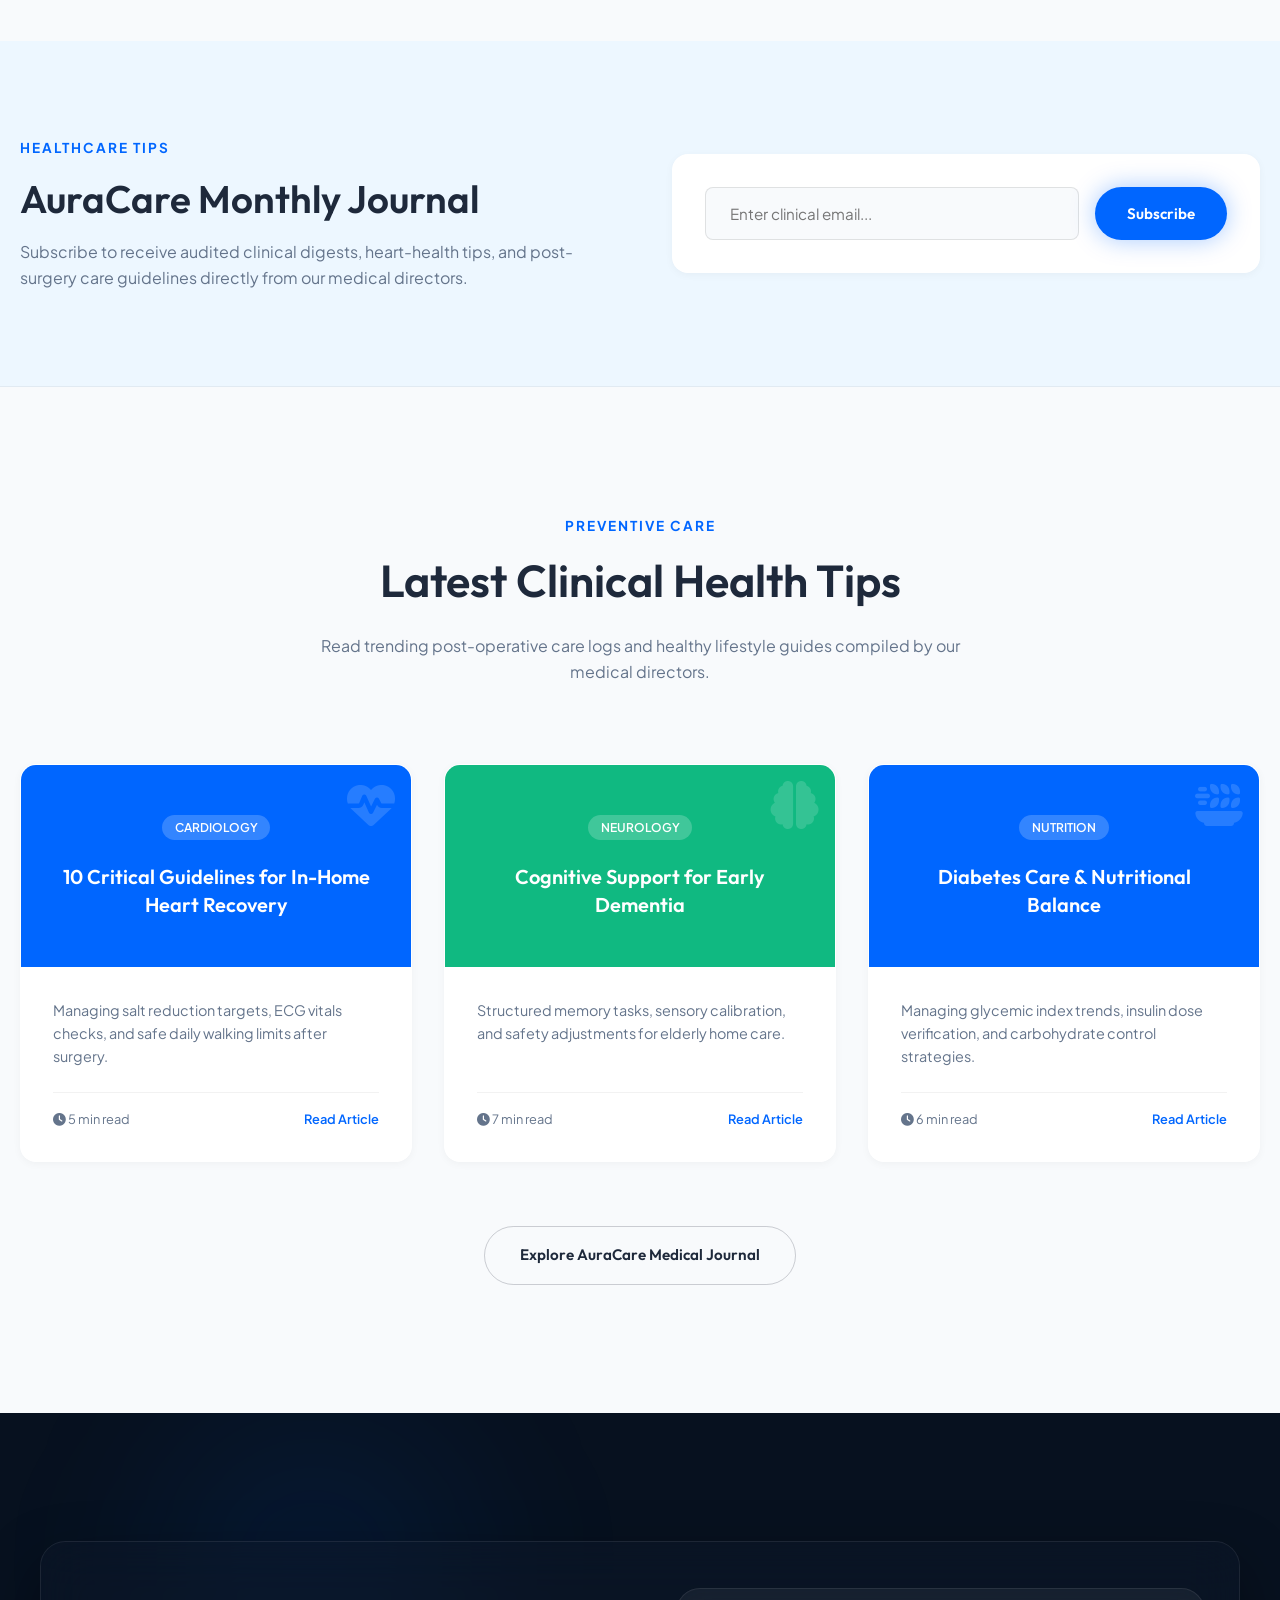
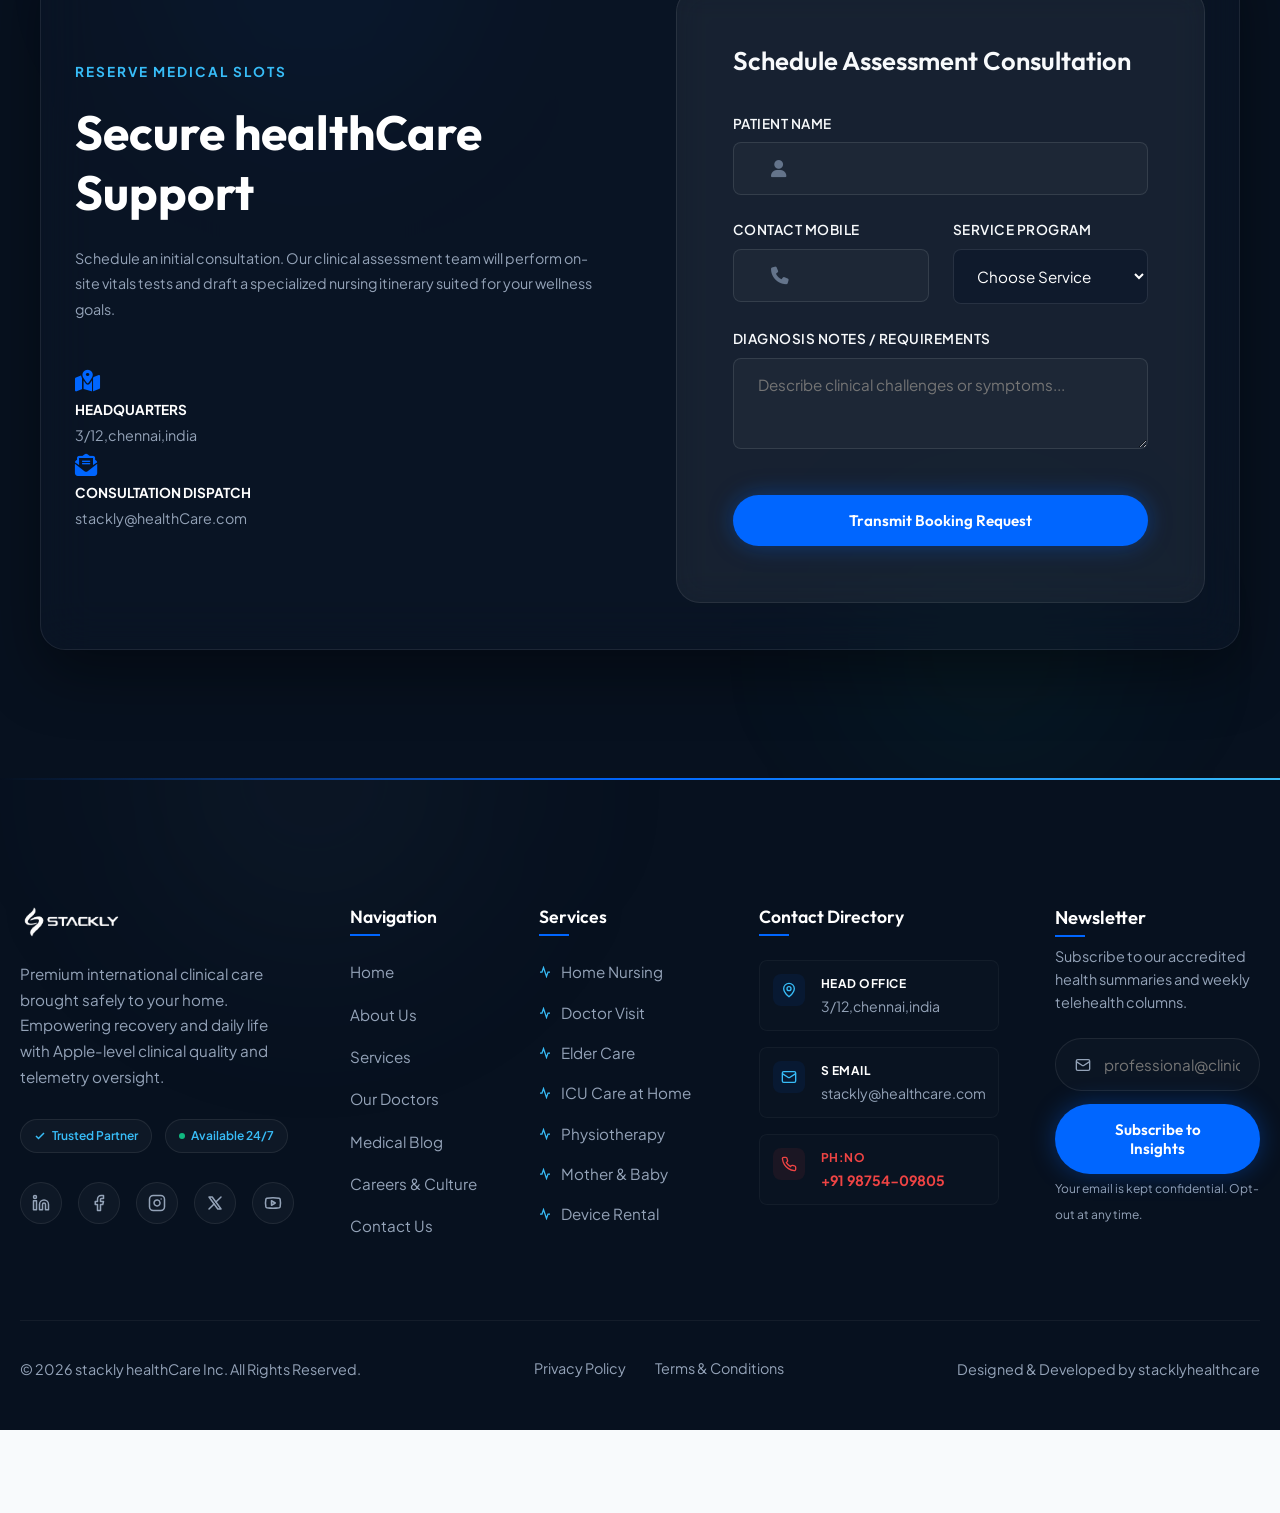
==== commit 2048a8c7: "add" ====
--- a/index.html
+++ b/index.html
@@ -95,46 +95,18 @@
 
         <div class="reveal-right floating" style="position: relative;">
           <!-- Floating Vital Telemetry Widget (Top-Left) -->
-          <div class="glass-card"
-            style="position: absolute; top: -1.5rem; left: -2rem; padding: 1rem 1.5rem; border-radius: var(--border-radius-sm); background: rgba(7, 17, 31, 0.8); backdrop-filter: blur(10px); display: flex; align-items: center; gap: 1rem; border: 1px solid rgba(255,255,255,0.15); z-index: 10; box-shadow: var(--shadow-lg);">
-            <div style="color: var(--color-danger); font-size: 1.5rem;"><i class="fa-solid fa-heart-pulse"></i></div>
-            <div>
-              <span
-                style="font-size: 0.75rem; color: var(--text-muted-light); display: block; text-transform: uppercase;">Real-Time
-                ECG</span>
-              <strong style="color: white; font-size: 1rem; font-family: monospace;">72 BPM • Stable</strong>
-            </div>
-          </div>
+
 
           <!-- Floating Staff Alert Widget (Bottom-Right) -->
-          <div class="glass-card"
-            style="position: absolute; bottom: 3rem; right: -1.5rem; padding: 1rem 1.5rem; border-radius: var(--border-radius-sm); background: rgba(7, 17, 31, 0.8); backdrop-filter: blur(10px); display: flex; align-items: center; gap: 1rem; border: 1px solid rgba(255,255,255,0.15); z-index: 10; box-shadow: var(--shadow-lg);">
-            <div style="color: var(--color-secondary); font-size: 1.5rem;"><i class="fa-solid fa-user-doctor"></i></div>
-            <div>
-              <span
-                style="font-size: 0.75rem; color: var(--text-muted-light); display: block; text-transform: uppercase;">Medical
-                Lead</span>
-              <strong style="color: white; font-size: 0.95rem;">Dr. Mercer [On-Duty]</strong>
-            </div>
-          </div>
 
           <div
             style="position: relative; border-radius: var(--border-radius-lg); overflow: hidden; box-shadow: var(--shadow-lg);">
             <img src="assets/h1.webp" alt="Clinical caregiver monitoring senior patient at home"
               style="width: 100%; border-radius: var(--border-radius-lg); filter: brightness(0.95);">
-            <div class="glass-card"
-              style="position: absolute; bottom: 1.5rem; left: 1.5rem; right: 1.5rem; padding: 1.2rem; border-radius: var(--border-radius-md); display: flex; align-items: center; gap: 1.2rem; background: rgba(7, 17, 31, 0.7); backdrop-filter: blur(10px);">
-              <div
-                style="width: 12px; height: 12px; border-radius: 50%; background-color: var(--color-secondary); animation: heartbeat 1.5s infinite;">
-              </div>
-              <div>
-                <h4 style="font-size: 1rem; font-weight: 600; color: white;">Interactive Live Monitoring</h4>
-                <p style="font-size: 0.8rem; margin: 0; color: var(--text-muted-light);">Telemetry link to AuraCare HQ
-                  active.</p>
-              </div>
-            </div>
-          </div>
-        </div>
+
+          </div>
+        </div>
+      </div>
       </div>
 
 
@@ -950,7 +922,7 @@
                 <label style="color: var(--text-light);">Patient Name</label>
                 <div class="form-control-wrapper">
                   <i style="color: var(--text-muted-light);"><i class="fa-solid fa-user"></i></i>
-                  <input type="text" class="form-control"
+                  <input type="text" class="form-control alphabet-only"
                     style="background: rgba(255,255,255,0.03); border-color: rgba(255,255,255,0.1); color: white;"
                     required>
                 </div>
@@ -960,7 +932,7 @@
                   <label style="color: var(--text-light);">Contact Mobile</label>
                   <div class="form-control-wrapper">
                     <i style="color: var(--text-muted-light);"><i class="fa-solid fa-phone"></i></i>
-                    <input type="tel" class="form-control"
+                    <input type="tel" class="form-control phone-only"
                       style="background: rgba(255,255,255,0.03); border-color: rgba(255,255,255,0.1); color: white;"
                       required>
                   </div>
--- a/css/style.css
+++ b/css/style.css
@@ -379,21 +379,67 @@
 .mobile-toggle {
   display: none;
   flex-direction: column;
-  gap: 6px;
+  justify-content: space-between;
+  width: 28px;
+  height: 20px;
   cursor: pointer;
   background: transparent;
+  border: none;
+  padding: 0;
+  z-index: 1002;
 }
 
 .mobile-toggle span {
   display: block;
-  width: 28px;
+  width: 100%;
   height: 2px;
   background-color: var(--text-light);
-  transition: var(--transition-fast);
+  border-radius: 2px;
+  transition: transform 0.3s cubic-bezier(0.645, 0.045, 0.355, 1), opacity 0.3s ease, background-color 0.3s ease;
 }
 
 .header-light .mobile-toggle span {
   background-color: var(--text-dark);
+}
+
+/* Active Hamburger Animation to X */
+.mobile-toggle.active span:nth-child(1) {
+  transform: translateY(9px) rotate(45deg);
+}
+
+.mobile-toggle.active span:nth-child(2) {
+  opacity: 0;
+  transform: translateX(-10px);
+}
+
+.mobile-toggle.active span:nth-child(3) {
+  transform: translateY(-9px) rotate(-45deg);
+}
+
+/* Background Scroll Locking classes */
+html.menu-open,
+body.menu-open {
+  overflow: hidden !important;
+  height: 100vh !important;
+}
+
+/* Mobile Nav Overlay Backing */
+.mobile-nav-overlay {
+  position: fixed;
+  top: 0;
+  left: 0;
+  width: 100vw;
+  height: 100vh;
+  background: rgba(15, 23, 42, 0.6);
+  z-index: 1000;
+  opacity: 0;
+  visibility: hidden;
+  transition: opacity 0.3s ease, visibility 0.3s ease;
+}
+
+.mobile-nav-overlay.active {
+  opacity: 1;
+  visibility: visible;
 }
 
 /* ==========================================================================
@@ -1463,4 +1509,339 @@
 .menu-overlay.active {
   opacity: 1;
   visibility: visible;
-}+}
+
+
+
+
+/* =====================================================
+   GLOBAL RESPONSIVE FIX
+===================================================== */
+
+*,
+*::before,
+*::after{
+    box-sizing:border-box;
+}
+
+html,
+body{
+    width:100%;
+    overflow-x:hidden;
+}
+
+img,
+video,
+iframe{
+    max-width:100%;
+    height:auto;
+    display:block;
+}
+
+.container{
+    width:100%;
+    max-width:1280px;
+    margin:auto;
+    padding-inline:20px;
+}
+
+/* =====================================================
+   TABLET
+===================================================== */
+
+@media (max-width:991px){
+
+.section{
+    padding:70px 0;
+}
+
+.grid-2,
+.grid-3,
+.grid-4{
+    grid-template-columns:1fr;
+}
+
+h1{
+    font-size:2.5rem;
+}
+
+h2{
+    font-size:2rem;
+}
+
+h3{
+    font-size:1.4rem;
+}
+
+.glass-card,
+.glass-card-light{
+    padding:24px;
+}
+
+.footer-grid-5{
+    grid-template-columns:repeat(2,1fr);
+    gap:30px;
+}
+
+.trust-grid{
+    grid-template-columns:repeat(2,1fr);
+}
+
+}
+
+/* =====================================================
+   MOBILE
+===================================================== */
+
+@media (max-width:768px){
+
+html{
+    font-size:15px;
+}
+
+.section{
+    padding:60px 0;
+}
+
+.container{
+    padding-inline:18px;
+}
+
+.grid,
+.grid-2,
+.grid-3,
+.grid-4{
+    grid-template-columns:1fr;
+}
+
+.row{
+    flex-direction:column;
+}
+
+h1{
+    font-size:2rem;
+    line-height:1.2;
+}
+
+h2{
+    font-size:1.7rem;
+}
+
+h3{
+    font-size:1.3rem;
+}
+
+p{
+    font-size:.95rem;
+}
+
+button,
+.btn{
+    width:100%;
+    justify-content:center;
+}
+
+input,
+textarea,
+select{
+    width:100%;
+}
+
+.glass-card,
+.glass-card-light{
+    padding:20px;
+}
+
+.footer-grid-5{
+    grid-template-columns:1fr;
+}
+
+.footer-bottom-premium{
+    flex-direction:column;
+    gap:18px;
+    text-align:center;
+}
+
+.footer-bottom-links{
+    justify-content:center;
+    flex-wrap:wrap;
+}
+
+.trust-grid{
+    grid-template-columns:1fr;
+}
+
+.logo-img{
+    width:80px;
+}
+
+.logo span{
+    font-size:1.3rem;
+}
+
+}
+
+/* =====================================================
+   SMALL MOBILE
+===================================================== */
+
+@media (max-width:480px){
+
+html{
+    font-size:14px;
+}
+
+.container{
+    padding-inline:16px;
+}
+
+.section{
+    padding:50px 0;
+}
+
+h1{
+    font-size:1.8rem;
+}
+
+h2{
+    font-size:1.5rem;
+}
+
+h3{
+    font-size:1.2rem;
+}
+
+.logo-img{
+    width:70px;
+}
+
+.glass-card,
+.glass-card-light{
+    padding:18px;
+}
+
+.footer-title::after{
+    left:50%;
+    transform:translateX(-50%);
+}
+
+.footer-social-links,
+.footer-badge-container{
+    justify-content:center;
+}
+
+.footer-links-item a,
+.footer-services-link{
+    align-self:center;
+}
+
+.footer-contact-card{
+    flex-direction:column;
+    text-align:center;
+    align-items:center;
+}
+
+}
+
+/* =====================================================
+   MOBILE NAVIGATION FIX
+===================================================== */
+
+@media (max-width:991px){
+
+.mobile-toggle{
+    display:flex;
+    z-index:1002;
+}
+
+.nav-links{
+
+    position:fixed;
+    top:0;
+    right:-100%;
+    width:280px;
+    max-width:80%;
+    height:100dvh;
+
+    background:#07111F;
+
+    display:flex;
+    flex-direction:column;
+
+    align-items:flex-start;
+    justify-content:flex-start;
+
+    gap:18px;
+
+    padding:90px 22px 30px;
+
+    overflow-y:auto;
+
+    transition:right .35s ease;
+
+    z-index:1001;
+
+    overscroll-behavior:contain;
+
+}
+
+.nav-links.active{
+    right:0;
+}
+
+.nav-link{
+    width:100%;
+    padding:10px 0;
+    font-size:16px;
+}
+
+.nav-actions{
+    display:flex;
+    align-items:center;
+    gap:0;
+}
+
+.nav-actions .btn{
+    display:none;
+}
+
+.mobile-menu-extra{
+    display:flex;
+    flex-direction:column;
+    width:100%;
+}
+
+}
+
+/* =====================================================
+   NO HORIZONTAL SCROLL
+===================================================== */
+
+section,
+div,
+article,
+main,
+header,
+footer{
+    max-width:100%;
+}
+
+table{
+    display:block;
+    overflow:auto;
+}
+
+pre{
+    overflow:auto;
+}
+
+body.menu-open{
+    overflow:hidden;
+    position:fixed;
+    width:100%;
+}
+
+
+
+
+
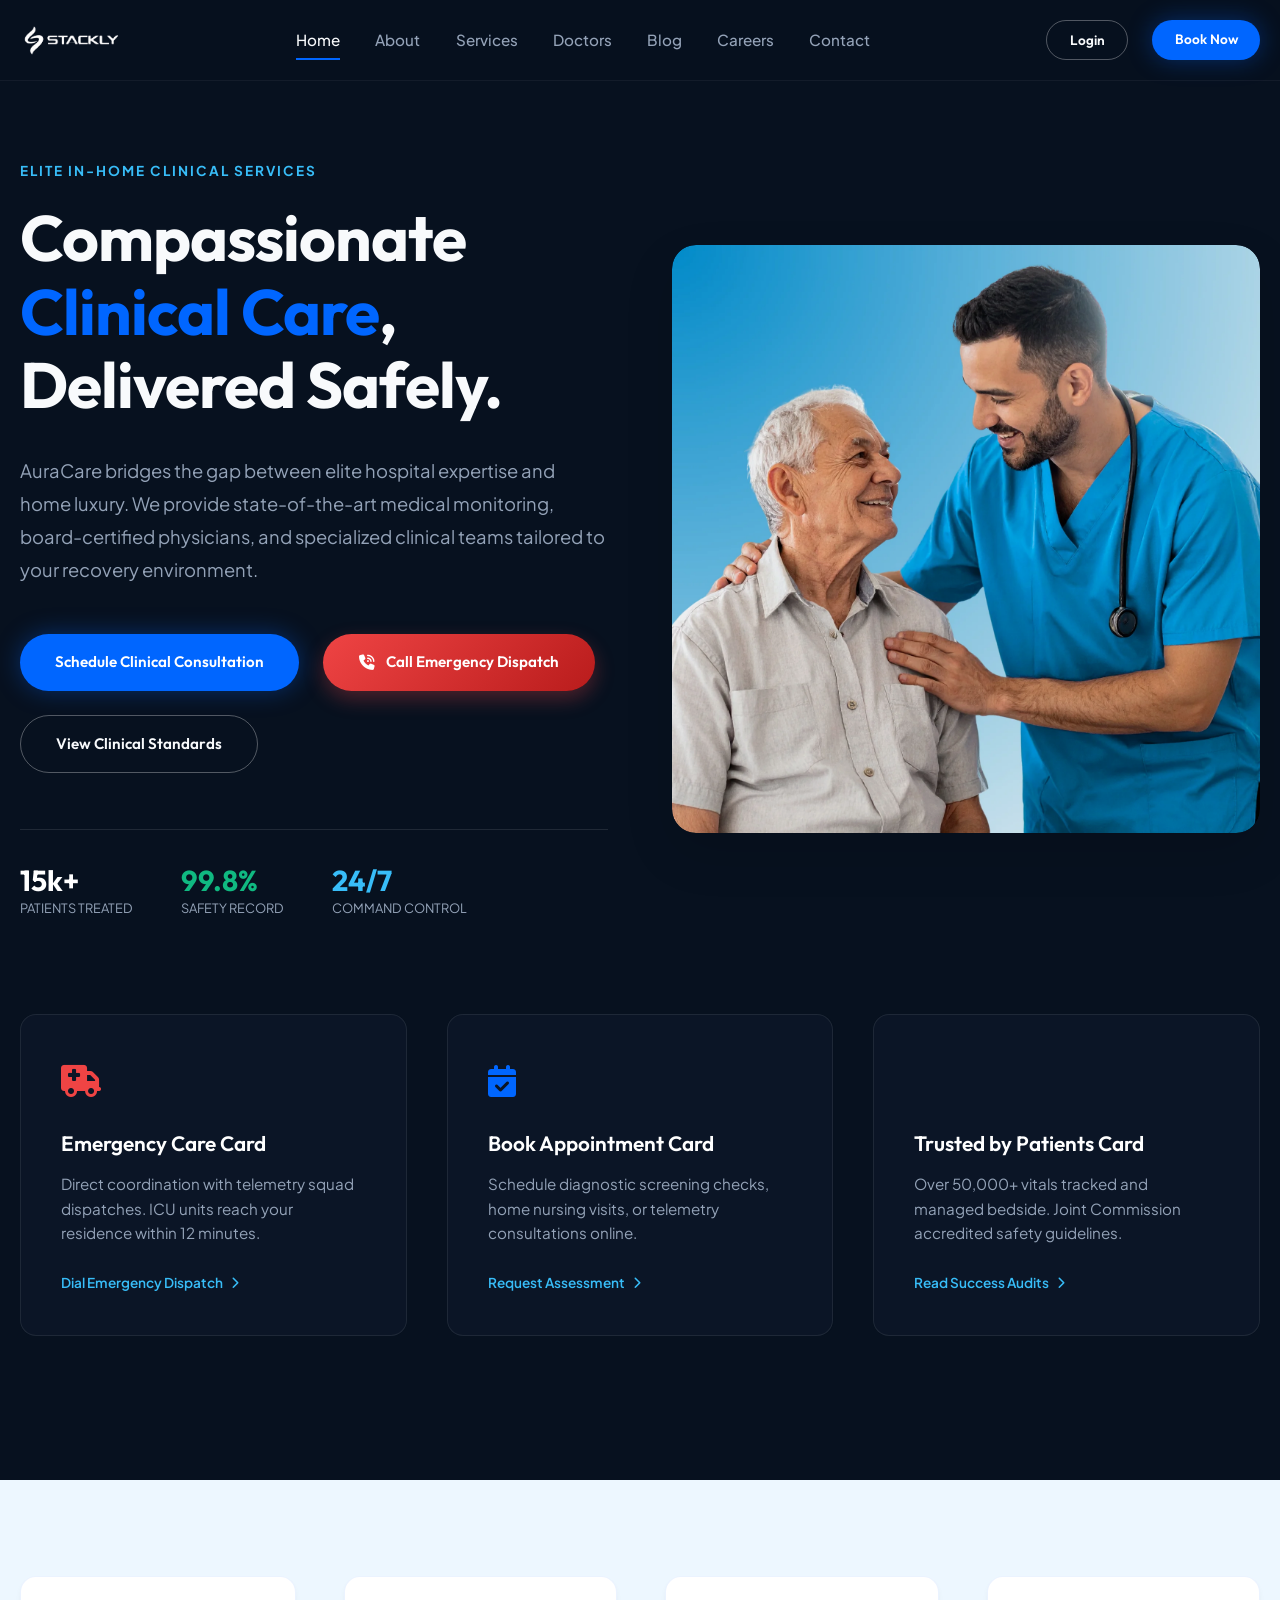
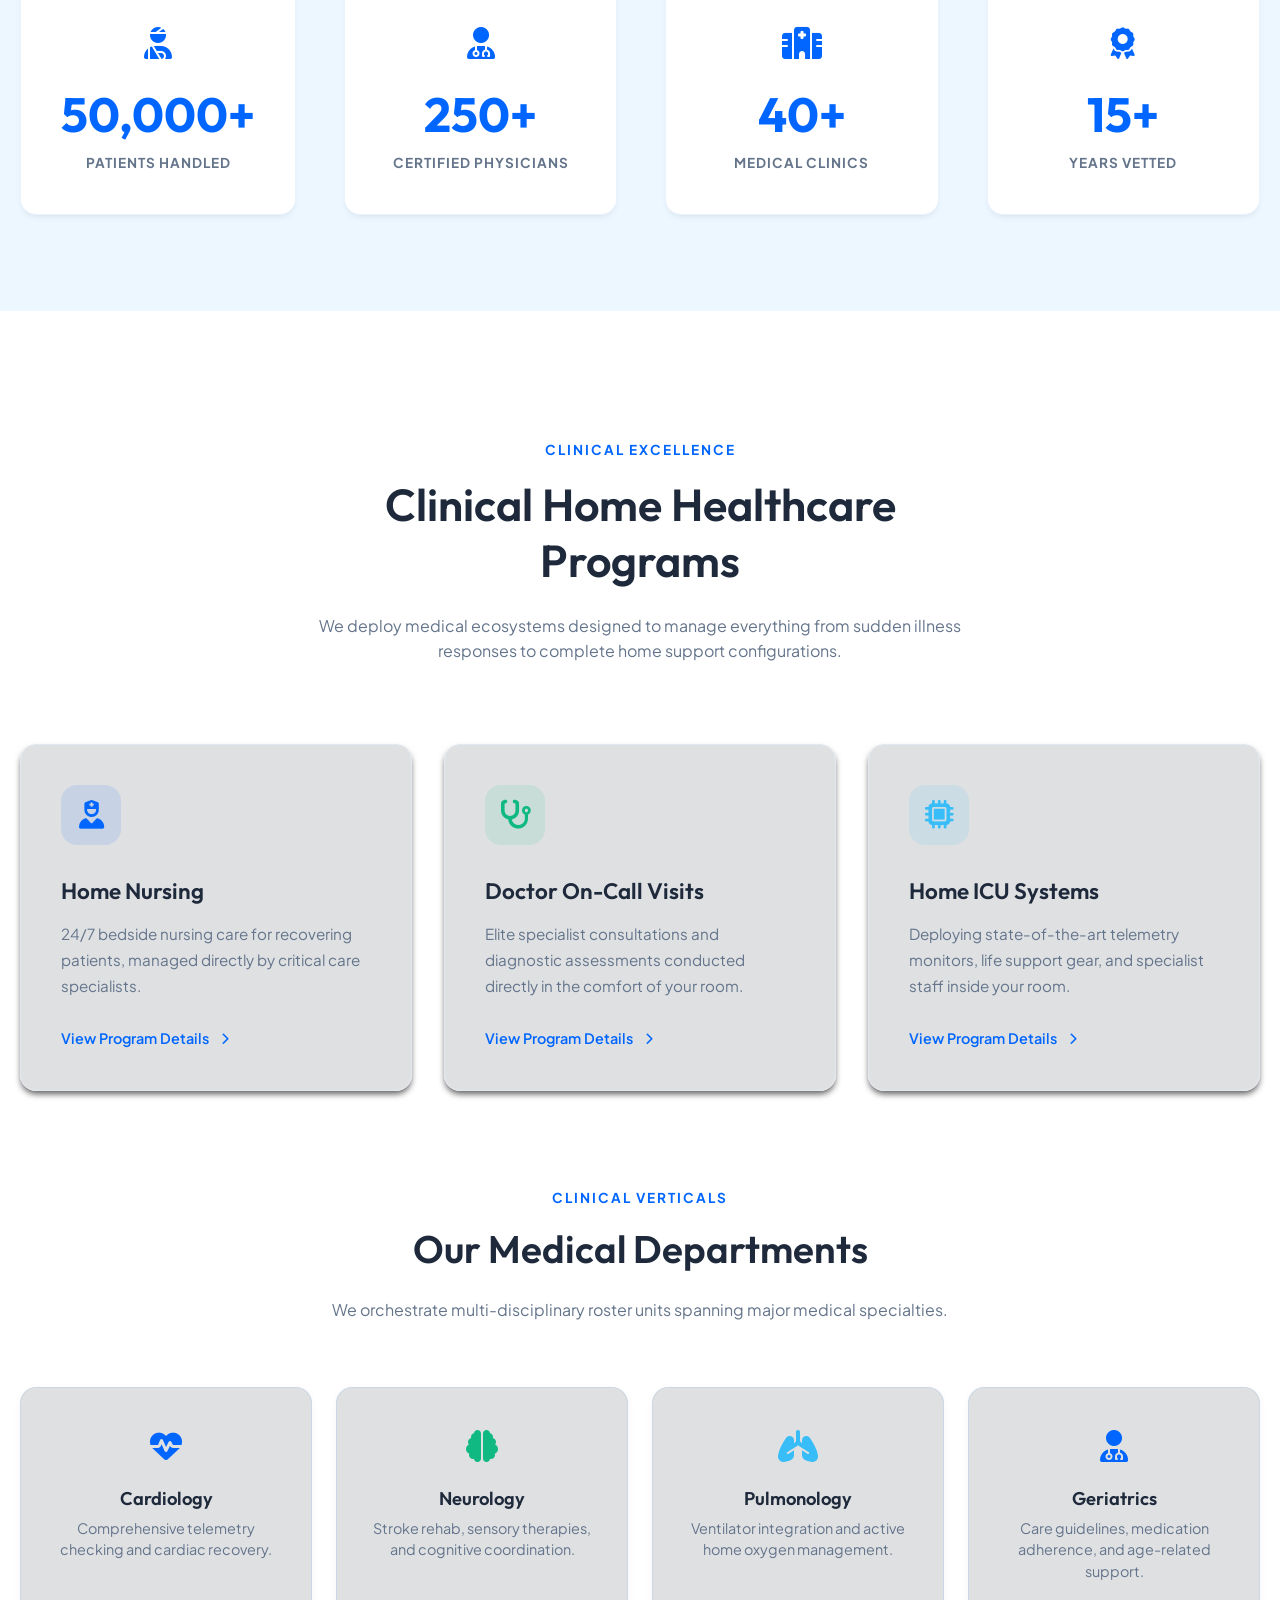
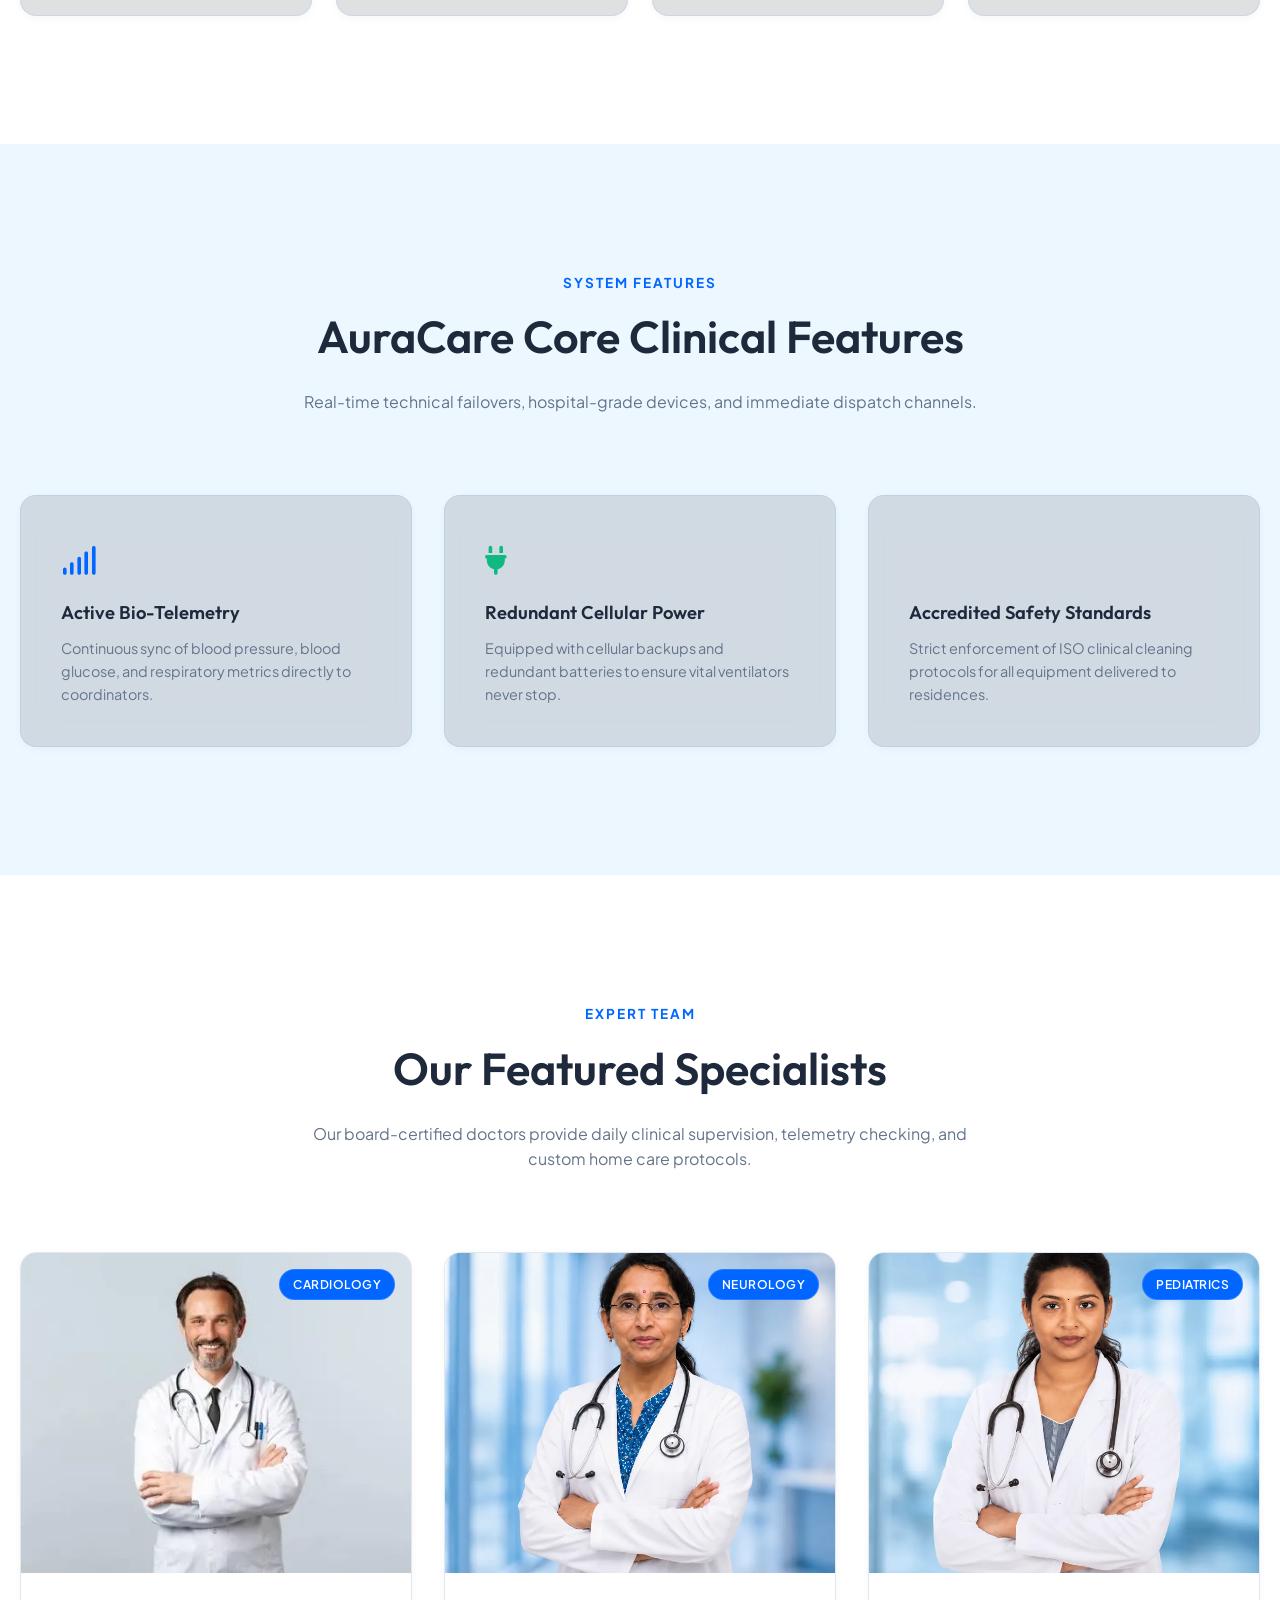
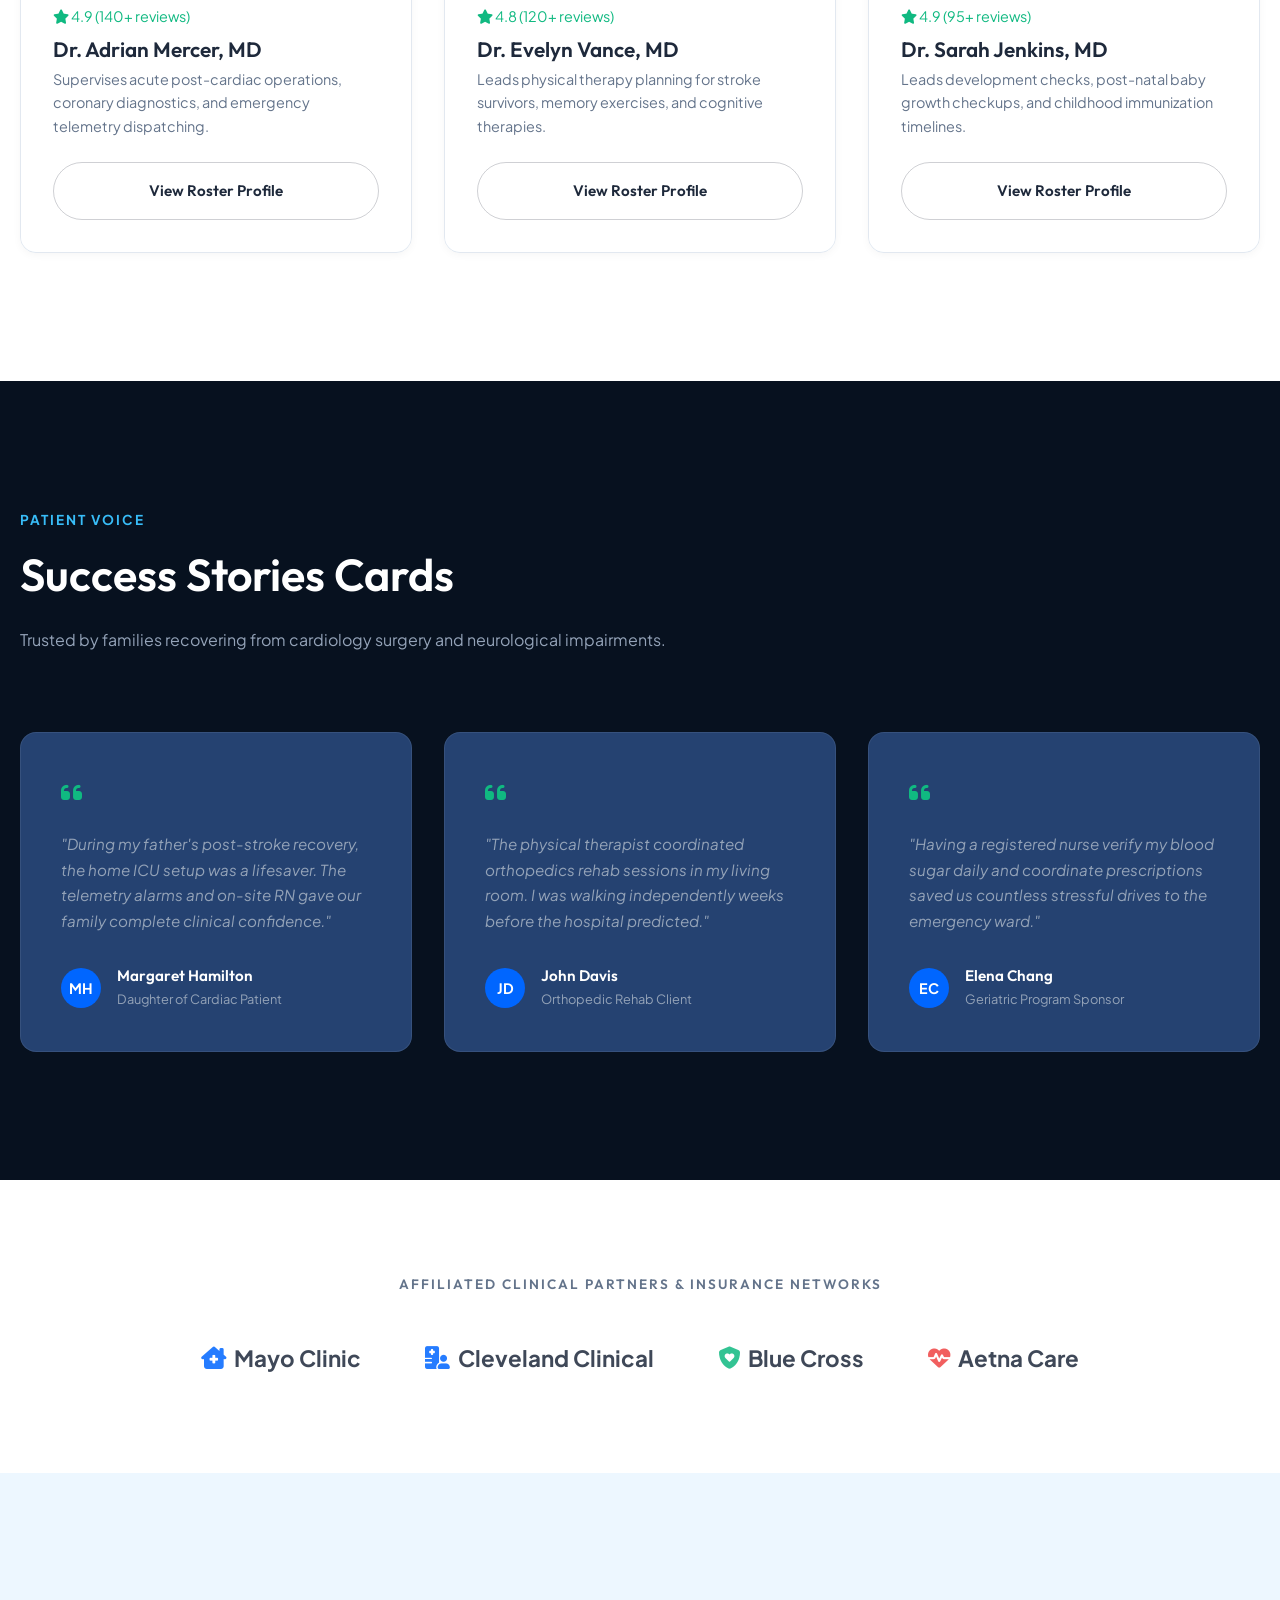
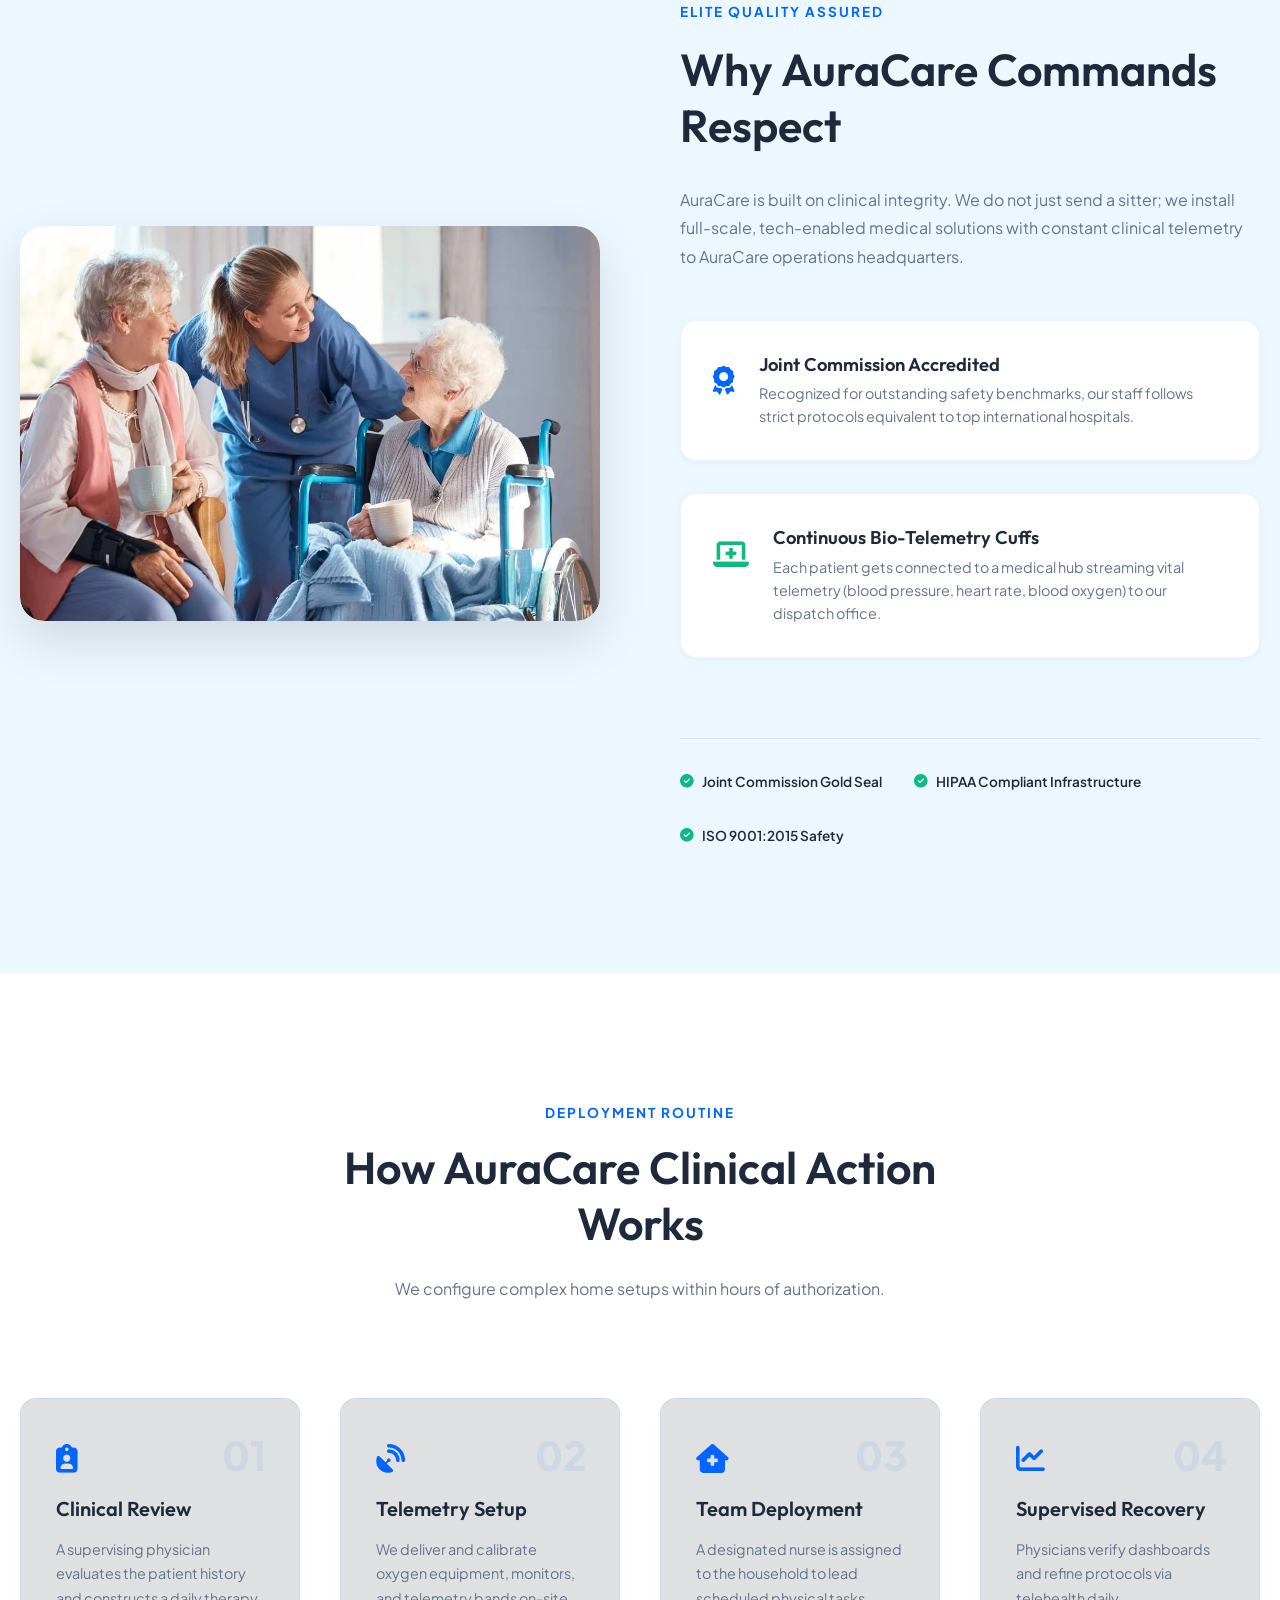
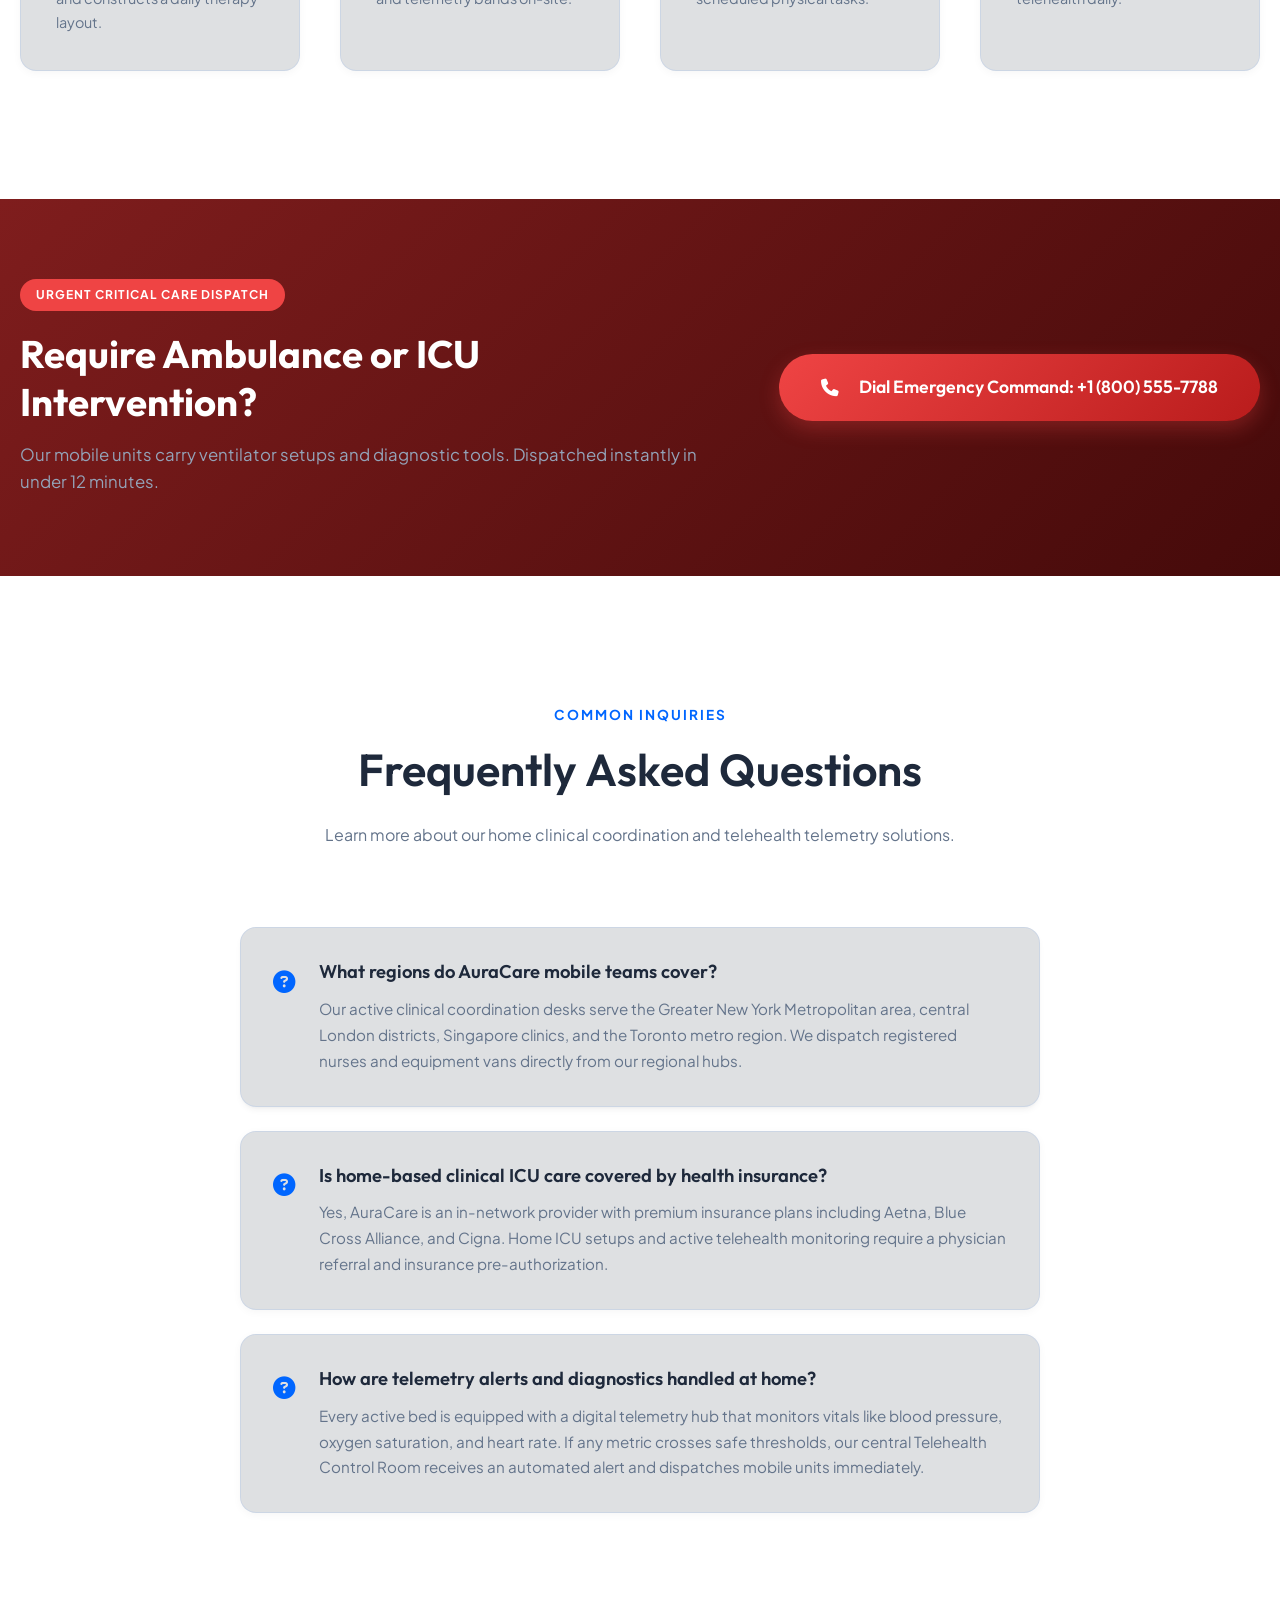
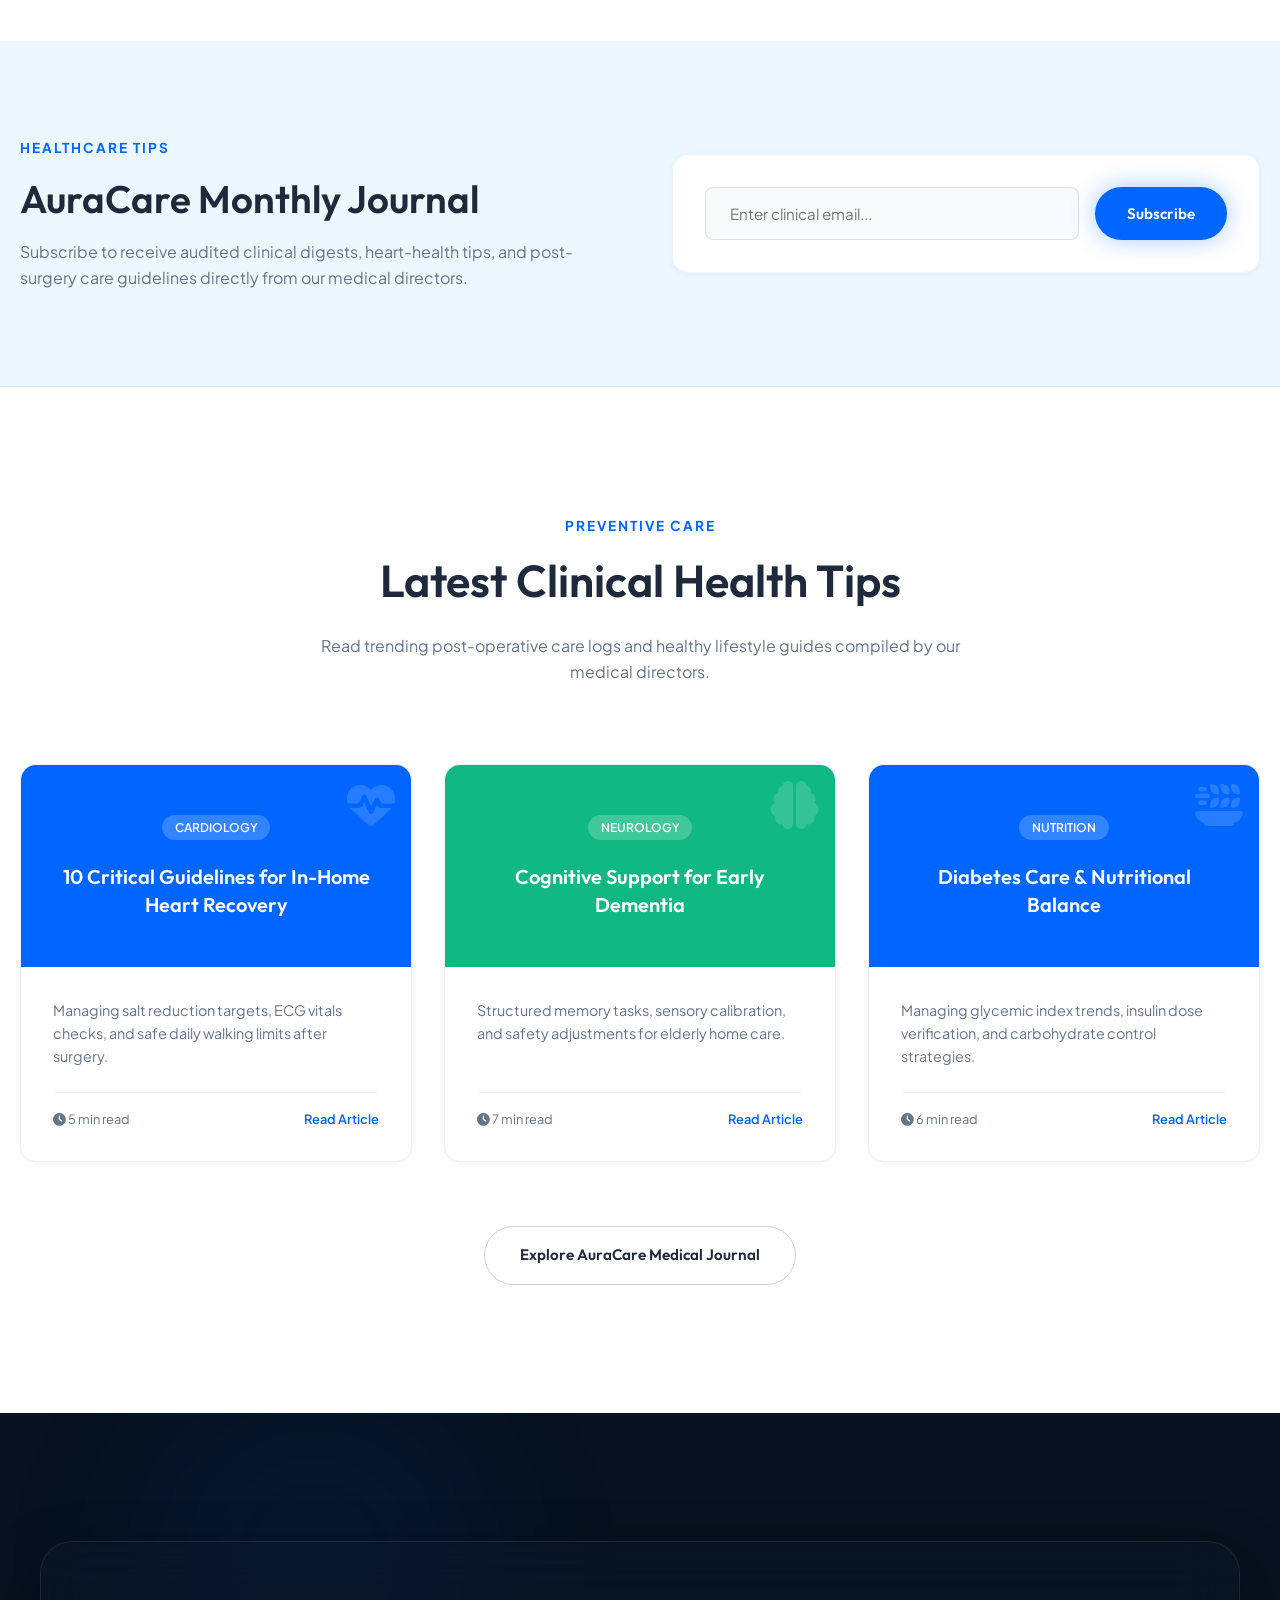
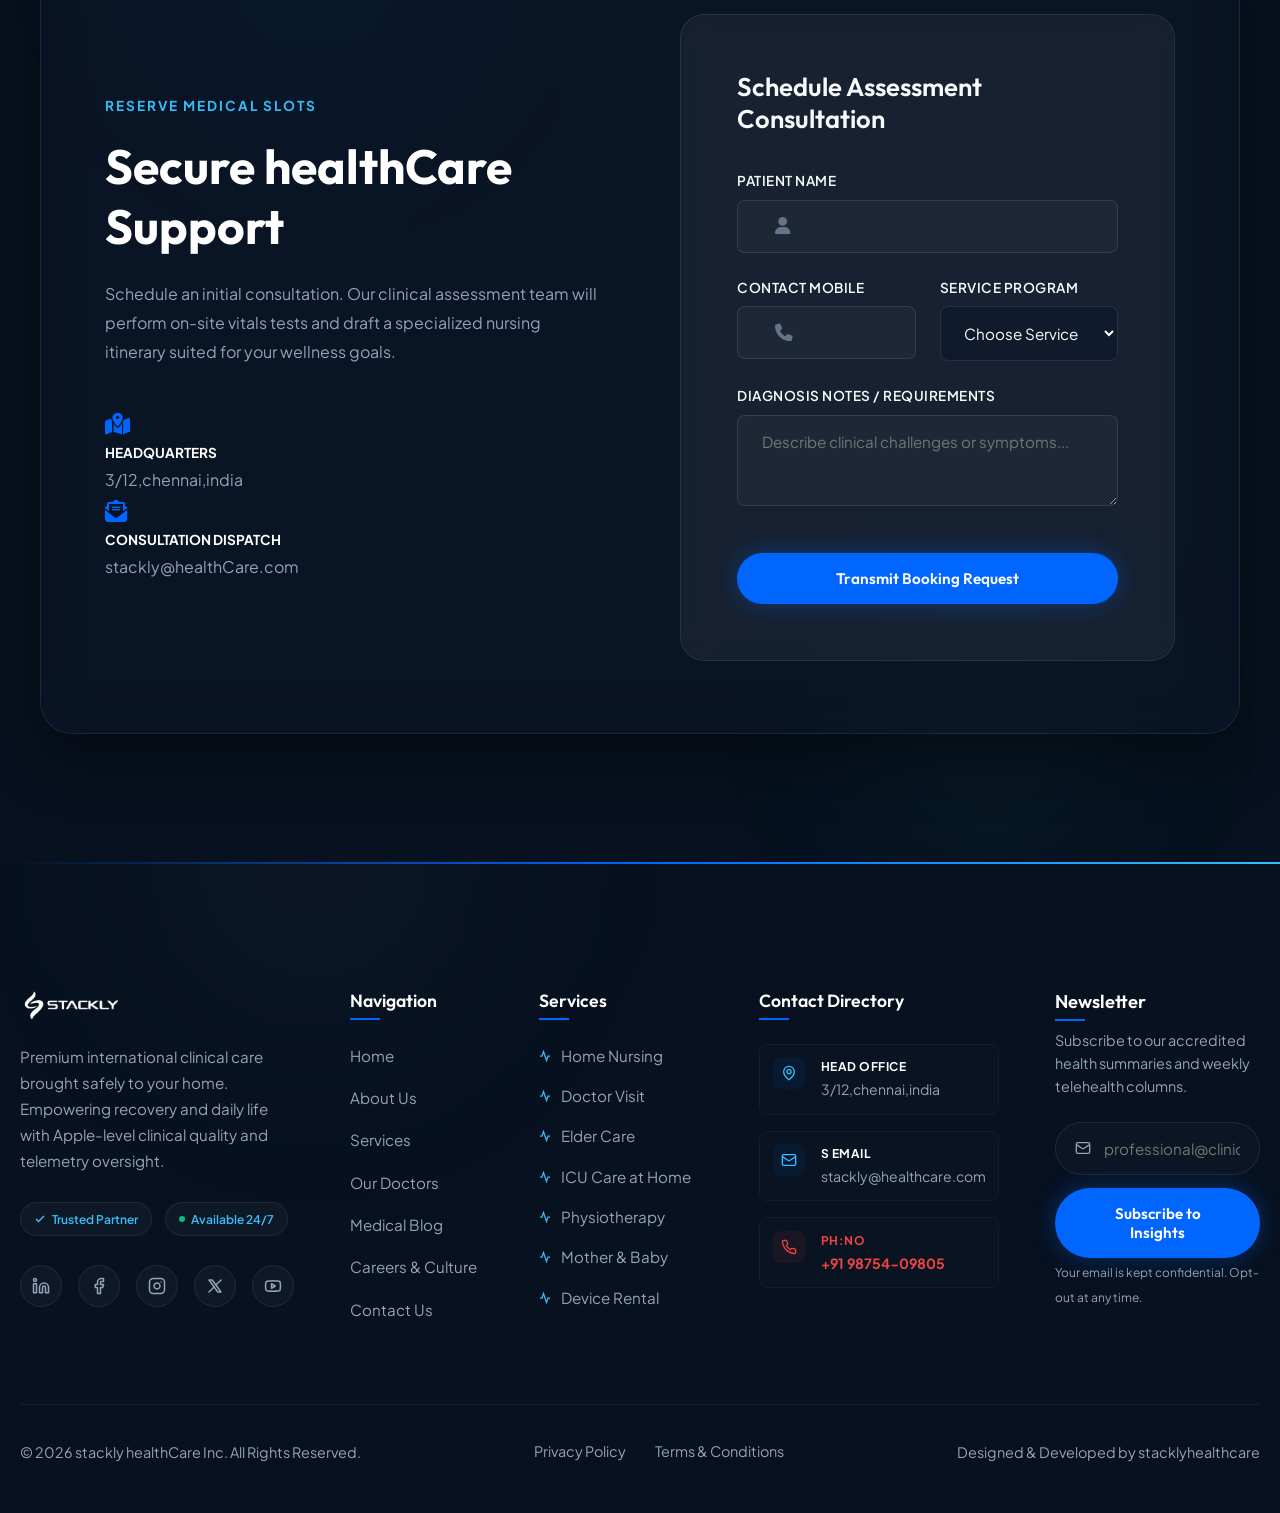
==== commit 90525472: "add" ====
--- a/index.html
+++ b/index.html
@@ -268,7 +268,7 @@
         <div class="grid grid-4" style="gap: 1.5rem;">
           <!-- Dept 1 -->
           <div class="glass-card-light reveal-left"
-            style="background: white; padding: 2rem; border-radius: var(--border-radius-md); box-shadow: var(--shadow-sm); text-align: center;">
+            style="background: #828a9244; padding: 2rem; border-radius: var(--border-radius-md); box-shadow: var(--shadow-sm); text-align: center;">
             <div style="color: var(--color-primary); font-size: 2rem; margin-bottom: 1rem;"><i
                 class="fa-solid fa-heart-pulse"></i></div>
             <h4 style="font-size: 1.15rem; font-weight: 600; margin-bottom: 0.5rem; color: var(--text-dark);">Cardiology
@@ -278,7 +278,7 @@
           </div>
           <!-- Dept 2 -->
           <div class="glass-card-light reveal"
-            style="background: white; padding: 2rem; border-radius: var(--border-radius-md); box-shadow: var(--shadow-sm); text-align: center;">
+            style="background: #828a9244; padding: 2rem; border-radius: var(--border-radius-md); box-shadow: var(--shadow-sm); text-align: center;">
             <div style="color: var(--color-secondary); font-size: 2rem; margin-bottom: 1rem;"><i
                 class="fa-solid fa-brain"></i></div>
             <h4 style="font-size: 1.15rem; font-weight: 600; margin-bottom: 0.5rem; color: var(--text-dark);">Neurology
@@ -288,7 +288,7 @@
           </div>
           <!-- Dept 3 -->
           <div class="glass-card-light reveal"
-            style="background: white; padding: 2rem; border-radius: var(--border-radius-md); box-shadow: var(--shadow-sm); text-align: center;">
+            style="background: #828a9244; padding: 2rem; border-radius: var(--border-radius-md); box-shadow: var(--shadow-sm); text-align: center;">
             <div style="color: var(--color-accent); font-size: 2rem; margin-bottom: 1rem;"><i
                 class="fa-solid fa-lungs"></i></div>
             <h4 style="font-size: 1.15rem; font-weight: 600; margin-bottom: 0.5rem; color: var(--text-dark);">
@@ -298,7 +298,7 @@
           </div>
           <!-- Dept 4 -->
           <div class="glass-card-light reveal-right"
-            style="background: white; padding: 2rem; border-radius: var(--border-radius-md); box-shadow: var(--shadow-sm); text-align: center;">
+            style="background: #828a9244; padding: 2rem; border-radius: var(--border-radius-md); box-shadow: var(--shadow-sm); text-align: center;">
             <div style="color: var(--color-primary); font-size: 2rem; margin-bottom: 1rem;"><i
                 class="fa-solid fa-user-doctor"></i></div>
             <h4 style="font-size: 1.15rem; font-weight: 600; margin-bottom: 0.5rem; color: var(--text-dark);">Geriatrics
@@ -323,7 +323,7 @@
         <div class="grid grid-3">
           <!-- Feature 1 -->
           <div class="glass-card-light reveal-left"
-            style="background: white; padding: 2.5rem; border-radius: var(--border-radius-md); box-shadow: var(--shadow-sm);">
+            style="background: #828a9244; padding: 2.5rem; border-radius: var(--border-radius-md); box-shadow: var(--shadow-sm);">
             <div style="color: var(--color-primary); font-size: 1.8rem; margin-bottom: 1.2rem;"><i
                 class="fa-solid fa-signal"></i></div>
             <h4 style="font-size: 1.15rem; font-weight: 600; margin-bottom: 0.8rem; color: var(--text-dark);">Active
@@ -333,7 +333,7 @@
           </div>
           <!-- Feature 2 -->
           <div class="glass-card-light reveal"
-            style="background: white; padding: 2.5rem; border-radius: var(--border-radius-md); box-shadow: var(--shadow-sm);">
+            style="background: #828a9244; padding: 2.5rem; border-radius: var(--border-radius-md); box-shadow: var(--shadow-sm);">
             <div style="color: var(--color-secondary); font-size: 1.8rem; margin-bottom: 1.2rem;"><i
                 class="fa-solid fa-plug"></i></div>
             <h4 style="font-size: 1.15rem; font-weight: 600; margin-bottom: 0.8rem; color: var(--text-dark);">Redundant
@@ -343,7 +343,7 @@
           </div>
           <!-- Feature 3 -->
           <div class="glass-card-light reveal-right"
-            style="background: white; padding: 2.5rem; border-radius: var(--border-radius-md); box-shadow: var(--shadow-sm);">
+            style="background: #828a9244; padding: 2.5rem; border-radius: var(--border-radius-md); box-shadow: var(--shadow-sm);">
             <div style="color: var(--color-primary); font-size: 1.8rem; margin-bottom: 1.2rem;"><i
                 class="fa-solid fa-shield-check"></i></div>
             <h4 style="font-size: 1.15rem; font-weight: 600; margin-bottom: 0.8rem; color: var(--text-dark);">Accredited
@@ -446,7 +446,7 @@
         <div class="grid grid-3">
           <!-- Story 1 -->
           <div class="glass-card reveal-left"
-            style="background: rgba(15, 26, 44, 0.6); padding: 2.5rem; border: 1px solid rgba(255,255,255,0.08);">
+            style="background: rgba(46, 81, 137, 0.786); padding: 2.5rem; border: 1px solid rgba(255,255,255,0.08);">
             <div style="color: var(--color-secondary); font-size: 1.5rem; margin-bottom: 1.2rem;"><i
                 class="fa-solid fa-quote-left"></i></div>
             <p
@@ -466,7 +466,7 @@
           </div>
           <!-- Story 2 -->
           <div class="glass-card reveal"
-            style="background: rgba(15, 26, 44, 0.6); padding: 2.5rem; border: 1px solid rgba(255,255,255,0.08);">
+            style="background: rgba(46, 81, 137, 0.786); padding: 2.5rem; border: 1px solid rgba(255,255,255,0.08);">
             <div style="color: var(--color-secondary); font-size: 1.5rem; margin-bottom: 1.2rem;"><i
                 class="fa-solid fa-quote-left"></i></div>
             <p
@@ -486,7 +486,7 @@
           </div>
           <!-- Story 3 -->
           <div class="glass-card reveal-right"
-            style="background: rgba(15, 26, 44, 0.6); padding: 2.5rem; border: 1px solid rgba(255,255,255,0.08);">
+            style="background: rgba(46, 81, 137, 0.786); padding: 2.5rem; border: 1px solid rgba(255,255,255,0.08);">
             <div style="color: var(--color-secondary); font-size: 1.5rem; margin-bottom: 1.2rem;"><i
                 class="fa-solid fa-quote-left"></i></div>
             <p
@@ -620,7 +620,7 @@
         <div class="grid grid-4" style="gap: 2.5rem; position: relative;">
           <!-- Card 1 -->
           <div class="glass-card-light scale-up"
-            style="background: white; padding: 2.2rem; position: relative; border-radius: var(--border-radius-md); box-shadow: var(--shadow-sm);">
+            style="background: #828a9244; padding: 2.2rem; position: relative; border-radius: var(--border-radius-md); box-shadow: var(--shadow-sm);">
             <div style="color: var(--color-primary); font-size: 1.8rem; margin-bottom: 1rem;"><i
                 class="fa-solid fa-clipboard-user"></i></div>
             <div
@@ -633,7 +633,7 @@
           </div>
           <!-- Card 2 -->
           <div class="glass-card-light scale-up delay-100"
-            style="background: white; padding: 2.2rem; position: relative; border-radius: var(--border-radius-md); box-shadow: var(--shadow-sm);">
+            style="background: #828a9244; padding: 2.2rem; position: relative; border-radius: var(--border-radius-md); box-shadow: var(--shadow-sm);">
             <div style="color: var(--color-primary); font-size: 1.8rem; margin-bottom: 1rem;"><i
                 class="fa-solid fa-satellite-dish"></i></div>
             <div
@@ -646,7 +646,7 @@
           </div>
           <!-- Card 3 -->
           <div class="glass-card-light scale-up delay-200"
-            style="background: white; padding: 2.2rem; position: relative; border-radius: var(--border-radius-md); box-shadow: var(--shadow-sm);">
+            style="background: #828a9244; padding: 2.2rem; position: relative; border-radius: var(--border-radius-md); box-shadow: var(--shadow-sm);">
             <div style="color: var(--color-primary); font-size: 1.8rem; margin-bottom: 1rem;"><i
                 class="fa-solid fa-house-medical"></i></div>
             <div
@@ -659,7 +659,7 @@
           </div>
           <!-- Card 4 -->
           <div class="glass-card-light scale-up delay-300"
-            style="background: white; padding: 2.2rem; position: relative; border-radius: var(--border-radius-md); box-shadow: var(--shadow-sm);">
+            style="background: #828a9244; padding: 2.2rem; position: relative; border-radius: var(--border-radius-md); box-shadow: var(--shadow-sm);">
             <div style="color: var(--color-primary); font-size: 1.8rem; margin-bottom: 1rem;"><i
                 class="fa-solid fa-chart-line"></i></div>
             <div
@@ -712,7 +712,7 @@
         <div style="max-width: 800px; margin: 0 auto; display: grid; gap: 1.5rem;" class="reveal">
           <!-- Item 1 -->
           <div class="glass-card-light"
-            style="background: white; padding: 2rem; border-radius: var(--border-radius-md); box-shadow: var(--shadow-sm); display: flex; gap: 1.5rem; align-items: flex-start;">
+            style="background: #828a9244; padding: 2rem; border-radius: var(--border-radius-md); box-shadow:black; display: flex; gap: 1.5rem; align-items: flex-start;">
             <div style="color: var(--color-primary); font-size: 1.4rem; margin-top: 0.2rem;"><i
                 class="fa-solid fa-circle-question"></i></div>
             <div>
@@ -727,7 +727,7 @@
           </div>
           <!-- Item 2 -->
           <div class="glass-card-light"
-            style="background: white; padding: 2rem; border-radius: var(--border-radius-md); box-shadow: var(--shadow-sm); display: flex; gap: 1.5rem; align-items: flex-start;">
+            style="background: #828a9244; padding: 2rem; border-radius: var(--border-radius-md); box-shadow: var(--shadow-sm); display: flex; gap: 1.5rem; align-items: flex-start;">
             <div style="color: var(--color-primary); font-size: 1.4rem; margin-top: 0.2rem;"><i
                 class="fa-solid fa-circle-question"></i></div>
             <div>
@@ -742,7 +742,7 @@
           </div>
           <!-- Item 3 -->
           <div class="glass-card-light"
-            style="background: white; padding: 2rem; border-radius: var(--border-radius-md); box-shadow: var(--shadow-sm); display: flex; gap: 1.5rem; align-items: flex-start;">
+            style="background: #828a9244; padding: 2rem; border-radius: var(--border-radius-md); box-shadow: var(--shadow-sm); display: flex; gap: 1.5rem; align-items: flex-start;">
             <div style="color: var(--color-primary); font-size: 1.4rem; margin-top: 0.2rem;"><i
                 class="fa-solid fa-circle-question"></i></div>
             <div>
--- a/css/style.css
+++ b/css/style.css
@@ -86,7 +86,7 @@
   font-weight: 400;
   line-height: 1.6;
   color: var(--text-dark);
-  background-color: var(--bg-soft-white);
+  background-color:#07111f;
   overflow-x: hidden;
 }
 
@@ -181,7 +181,7 @@
 }
 
 .bg-soft-white {
-  background-color: var(--bg-soft-white);
+  background-color: #FFFFFF;
   color: var(--text-dark);
 }
 
@@ -226,6 +226,14 @@
 
 .bg-dark-blue p {
   color: var(--text-muted-light);
+}
+
+/* Sibling selectors to enforce strong visual separation between consecutive sections */
+section.bg-soft-white + section.bg-soft-white {
+  background-color: #F1F5F9 !important;
+}
+section.bg-light-blue + section.bg-light-blue {
+  background-color: #E0F2FE !important;
 }
 
 /* Glassmorphism Styles */
@@ -247,18 +255,18 @@
 }
 
 .glass-card-light {
-  background: rgba(255, 255, 255, 0.7);
+  background: rgba(255, 255, 255, 0.85);
   backdrop-filter: blur(16px);
   -webkit-backdrop-filter: blur(16px);
-  border: 1px solid rgba(255, 255, 255, 0.4);
+  border: 1px solid rgba(0, 102, 255, 0.08);
   border-radius: var(--border-radius-md);
   padding: 2.5rem;
-  box-shadow: var(--shadow-sm);
+  box-shadow: 0 4px 6px -1px rgba(0, 0, 0, 0.05), 0 2px 4px -2px rgba(0, 0, 0, 0.05);
   transition: var(--transition-smooth);
 }
 
 .glass-card-light:hover {
-  background: rgba(255, 255, 255, 0.95);
+  background: rgba(255, 255, 255, 0.98);
   border-color: var(--color-primary);
   transform: translateY(-8px);
   box-shadow: var(--shadow-md);
@@ -1844,4 +1852,3 @@
 
 
 
-
--- a/css/components.css
+++ b/css/components.css
@@ -137,13 +137,14 @@
 }
 
 .bg-soft-white .service-card {
-  background: var(--bg-pure-white);
-  border: 1px solid rgba(0, 0, 0, 0.04);
-  box-shadow: var(--shadow-sm);
+  background: #828a9244;
+  border: 1px solid #e2e8f0;
+  box-shadow: 0 4px 6px -1px rgba(0, 0, 0, 0.636);
 }
 .bg-soft-white .service-card:hover {
+  background: #ffffff;
   box-shadow: var(--shadow-md);
-  border-color: rgba(0, 102, 255, 0.2);
+  border-color: var(--color-primary);
   transform: translateY(-8px);
 }
 
@@ -249,11 +250,24 @@
 }
 
 .bg-soft-white .personnel-card {
-  background: var(--bg-pure-white);
-  border: 1px solid rgba(0, 0, 0, 0.04);
+  background: #F8FAFC;
+  border: 1px solid #e2e8f0;
+  box-shadow: 0 4px 6px -1px rgba(0, 0, 0, 0.04);
+}
+.bg-soft-white .personnel-card:hover {
+  background: #FFFFFF;
+  border-color: var(--color-primary);
+  box-shadow: var(--shadow-lg);
+  transform: translateY(-10px);
+}
+
+.bg-light-blue .personnel-card {
+  background: #FFFFFF;
+  border: 1px solid #e2e8f0;
   box-shadow: var(--shadow-sm);
 }
-.bg-soft-white .personnel-card:hover {
+.bg-light-blue .personnel-card:hover {
+  border-color: var(--color-primary);
   box-shadow: var(--shadow-lg);
   transform: translateY(-10px);
 }
@@ -799,7 +813,7 @@
   align-items: center;
   background: white;
   padding: 1.2rem 2.5rem;
-  border-radius: var(--border-radius-md);
+  border-radius: 0;
   box-shadow: var(--shadow-sm);
 }
 
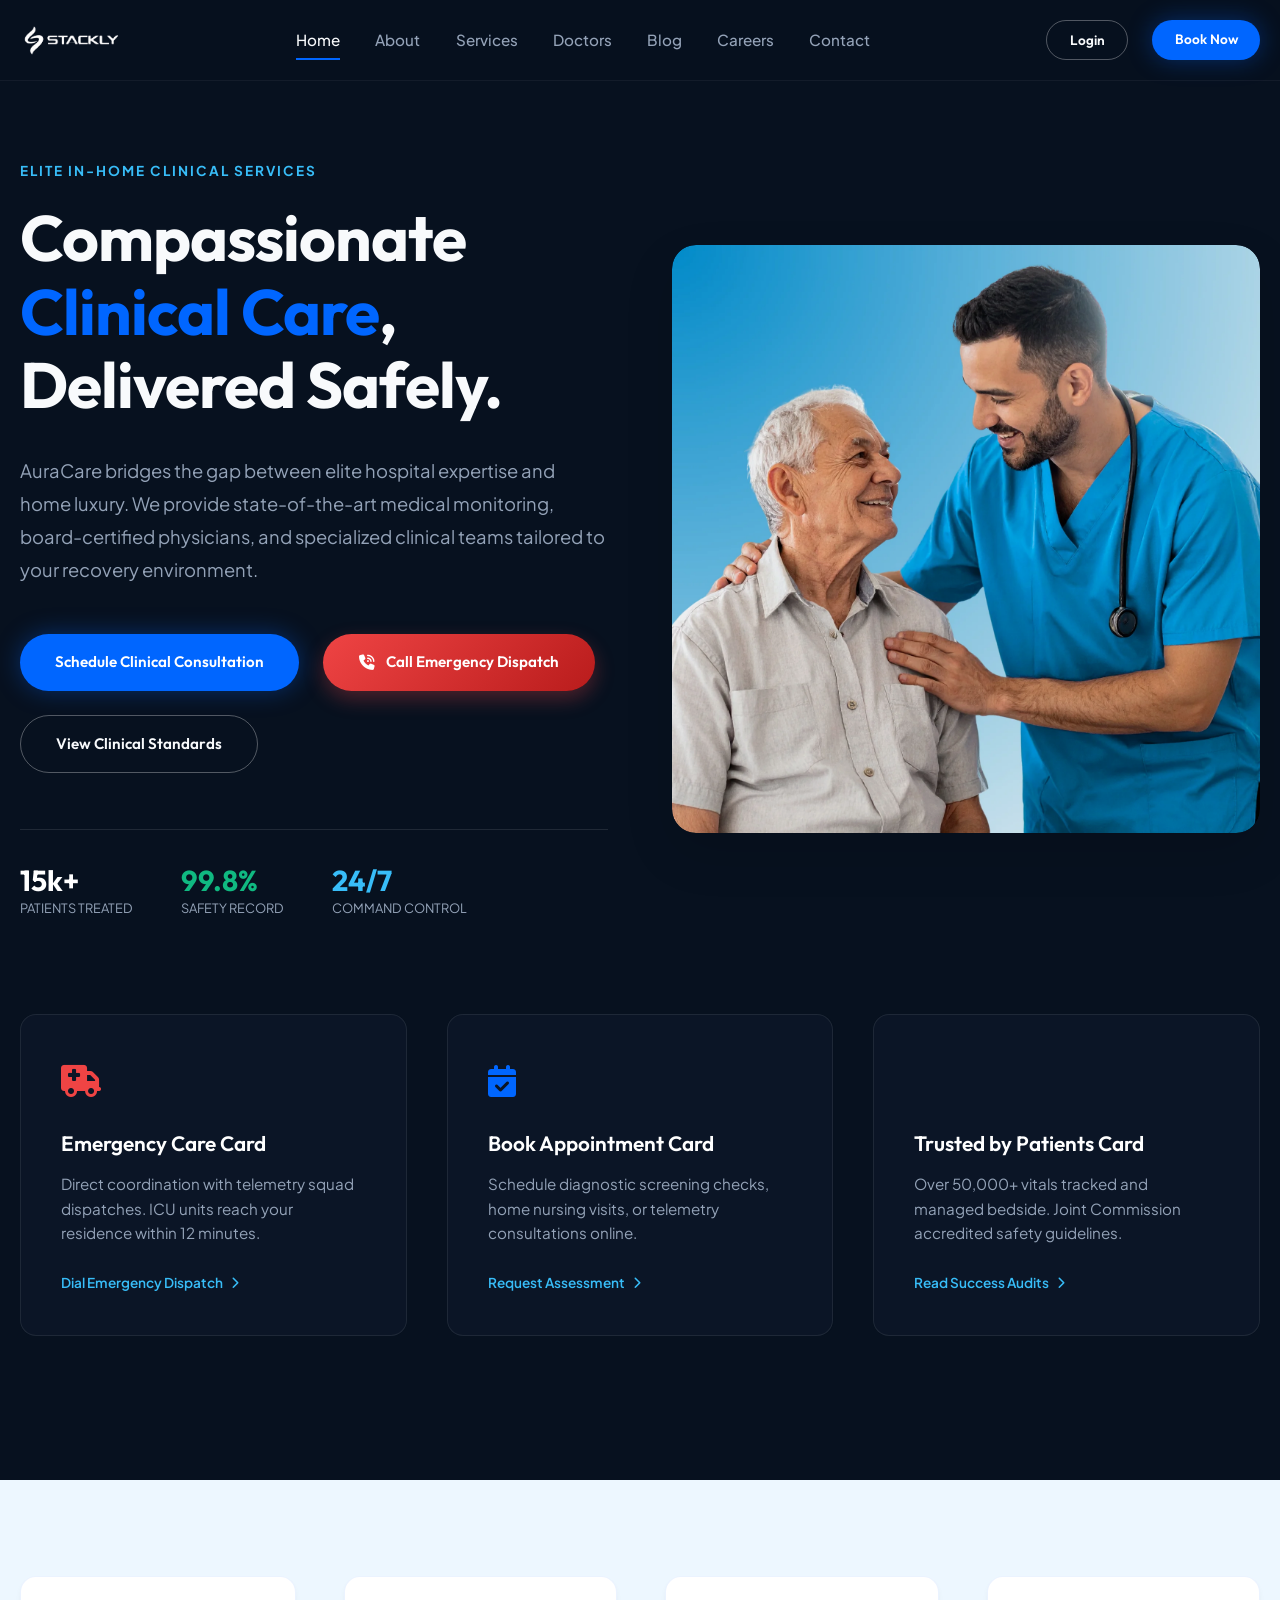
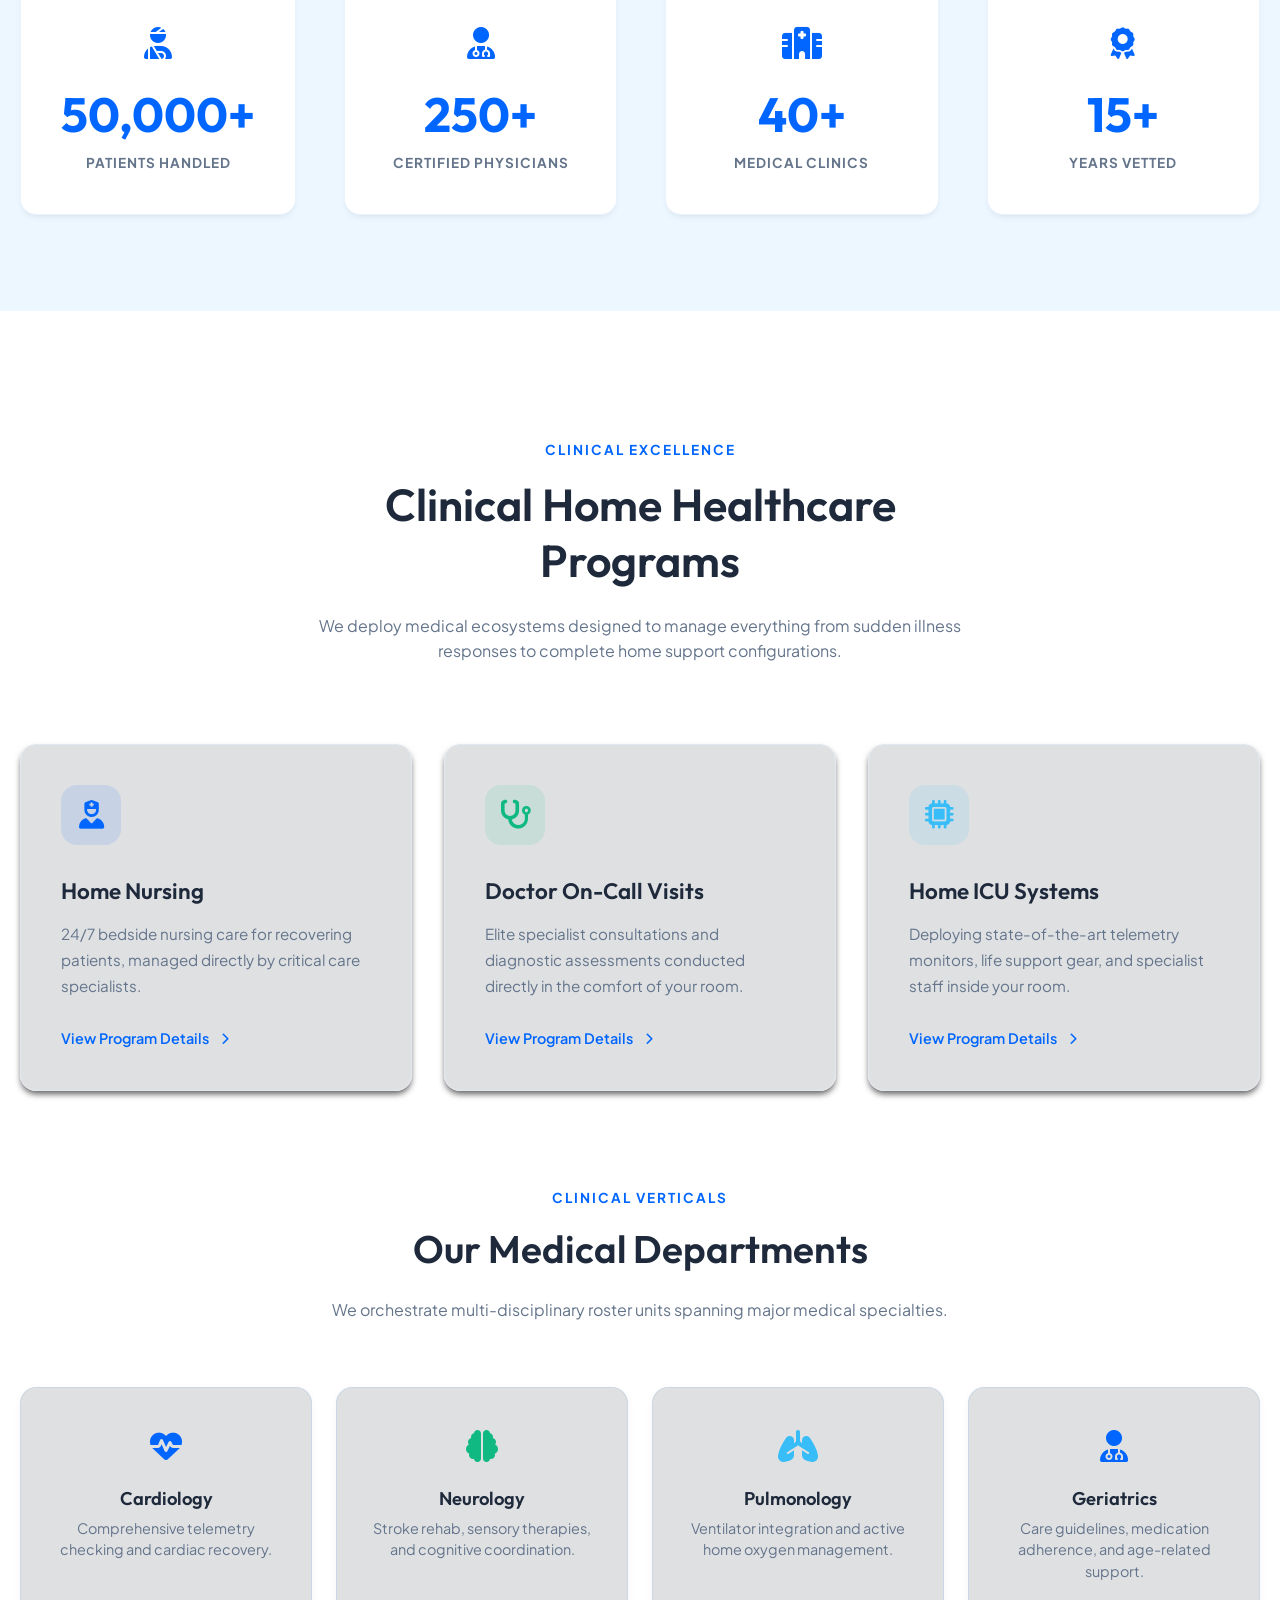
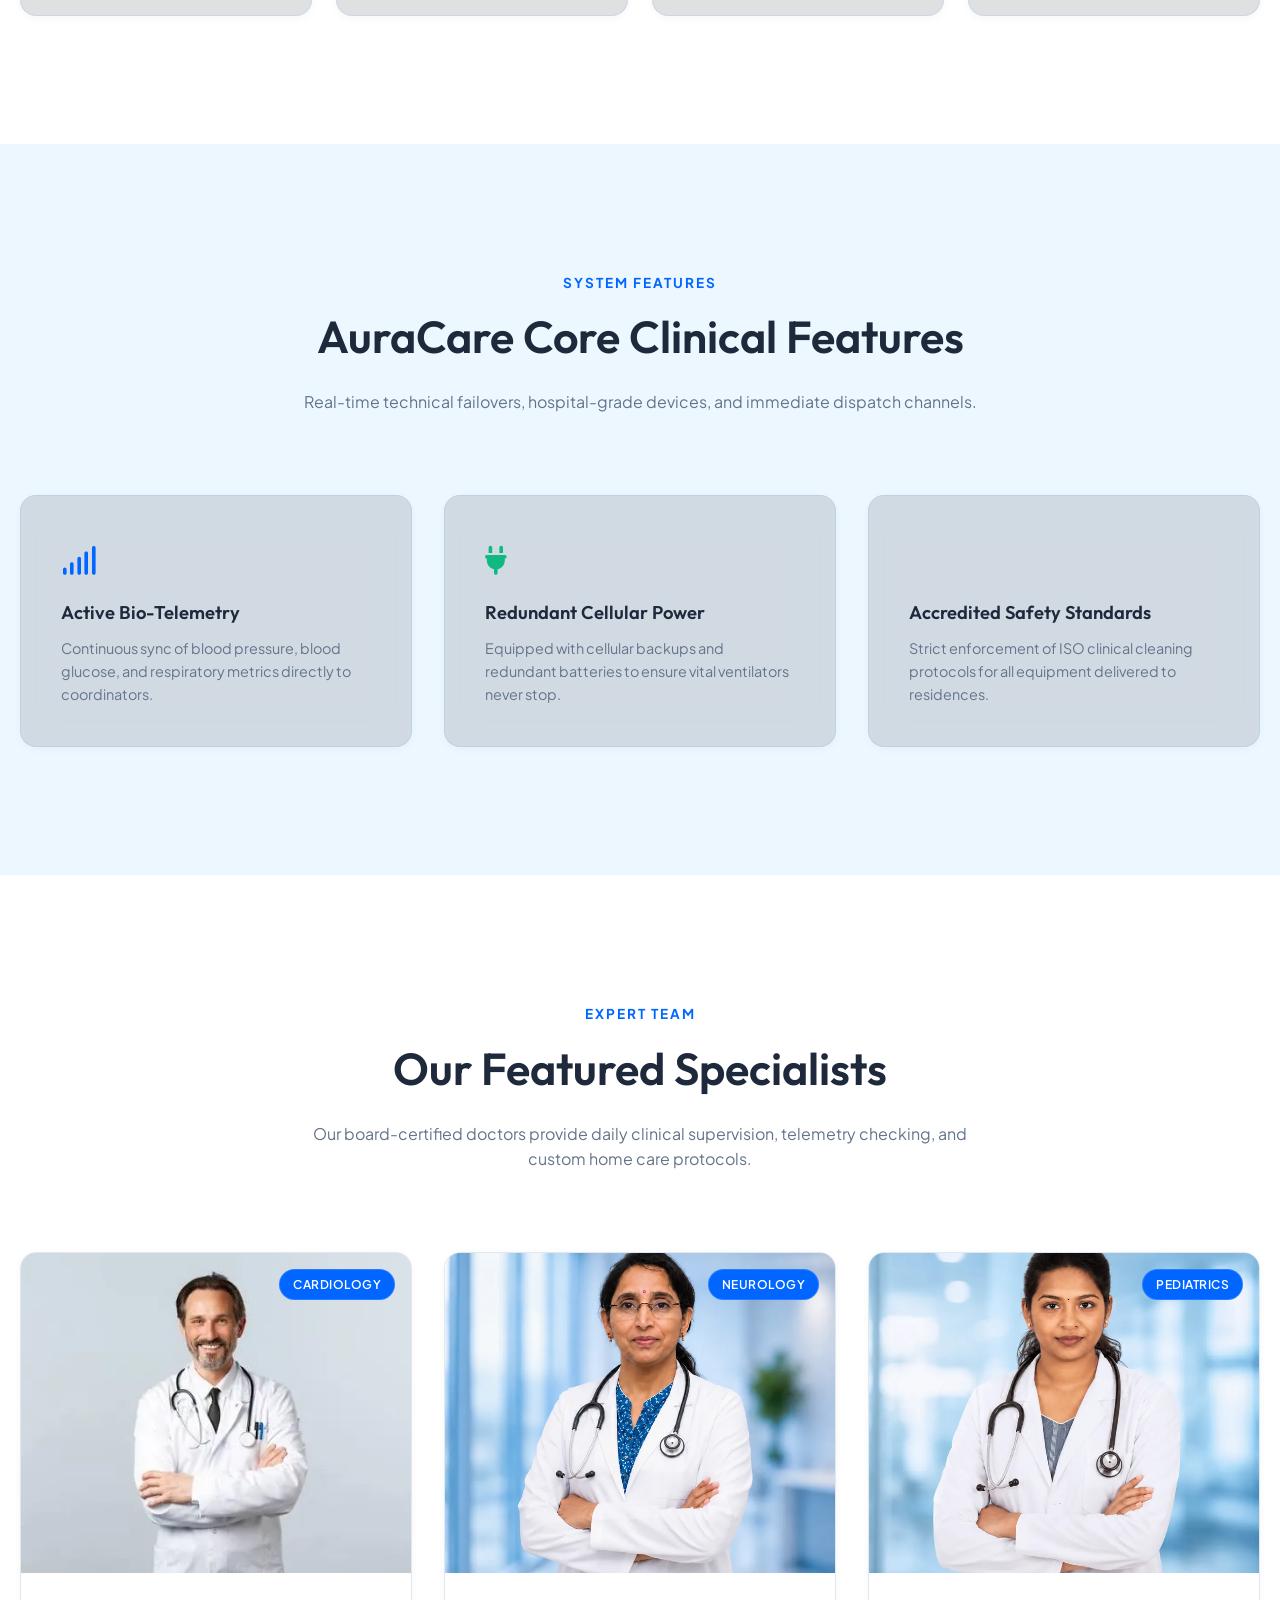
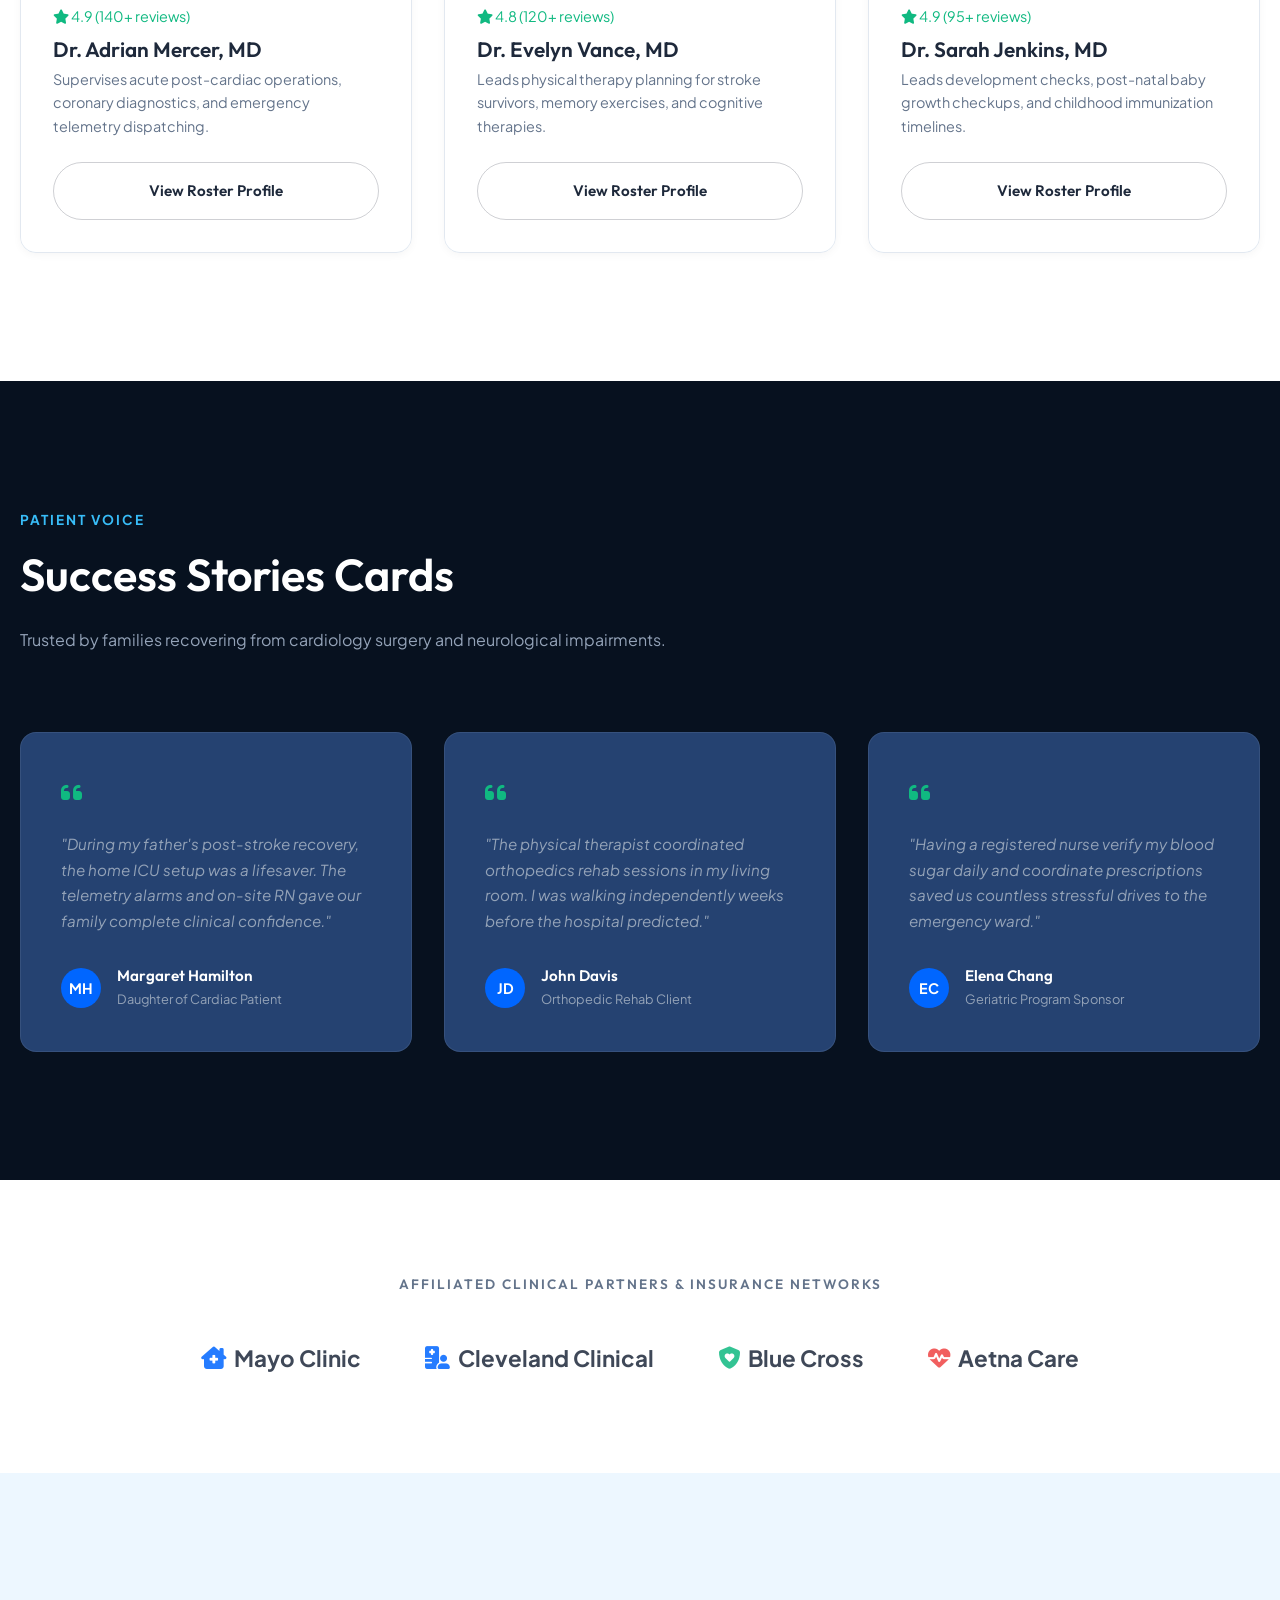
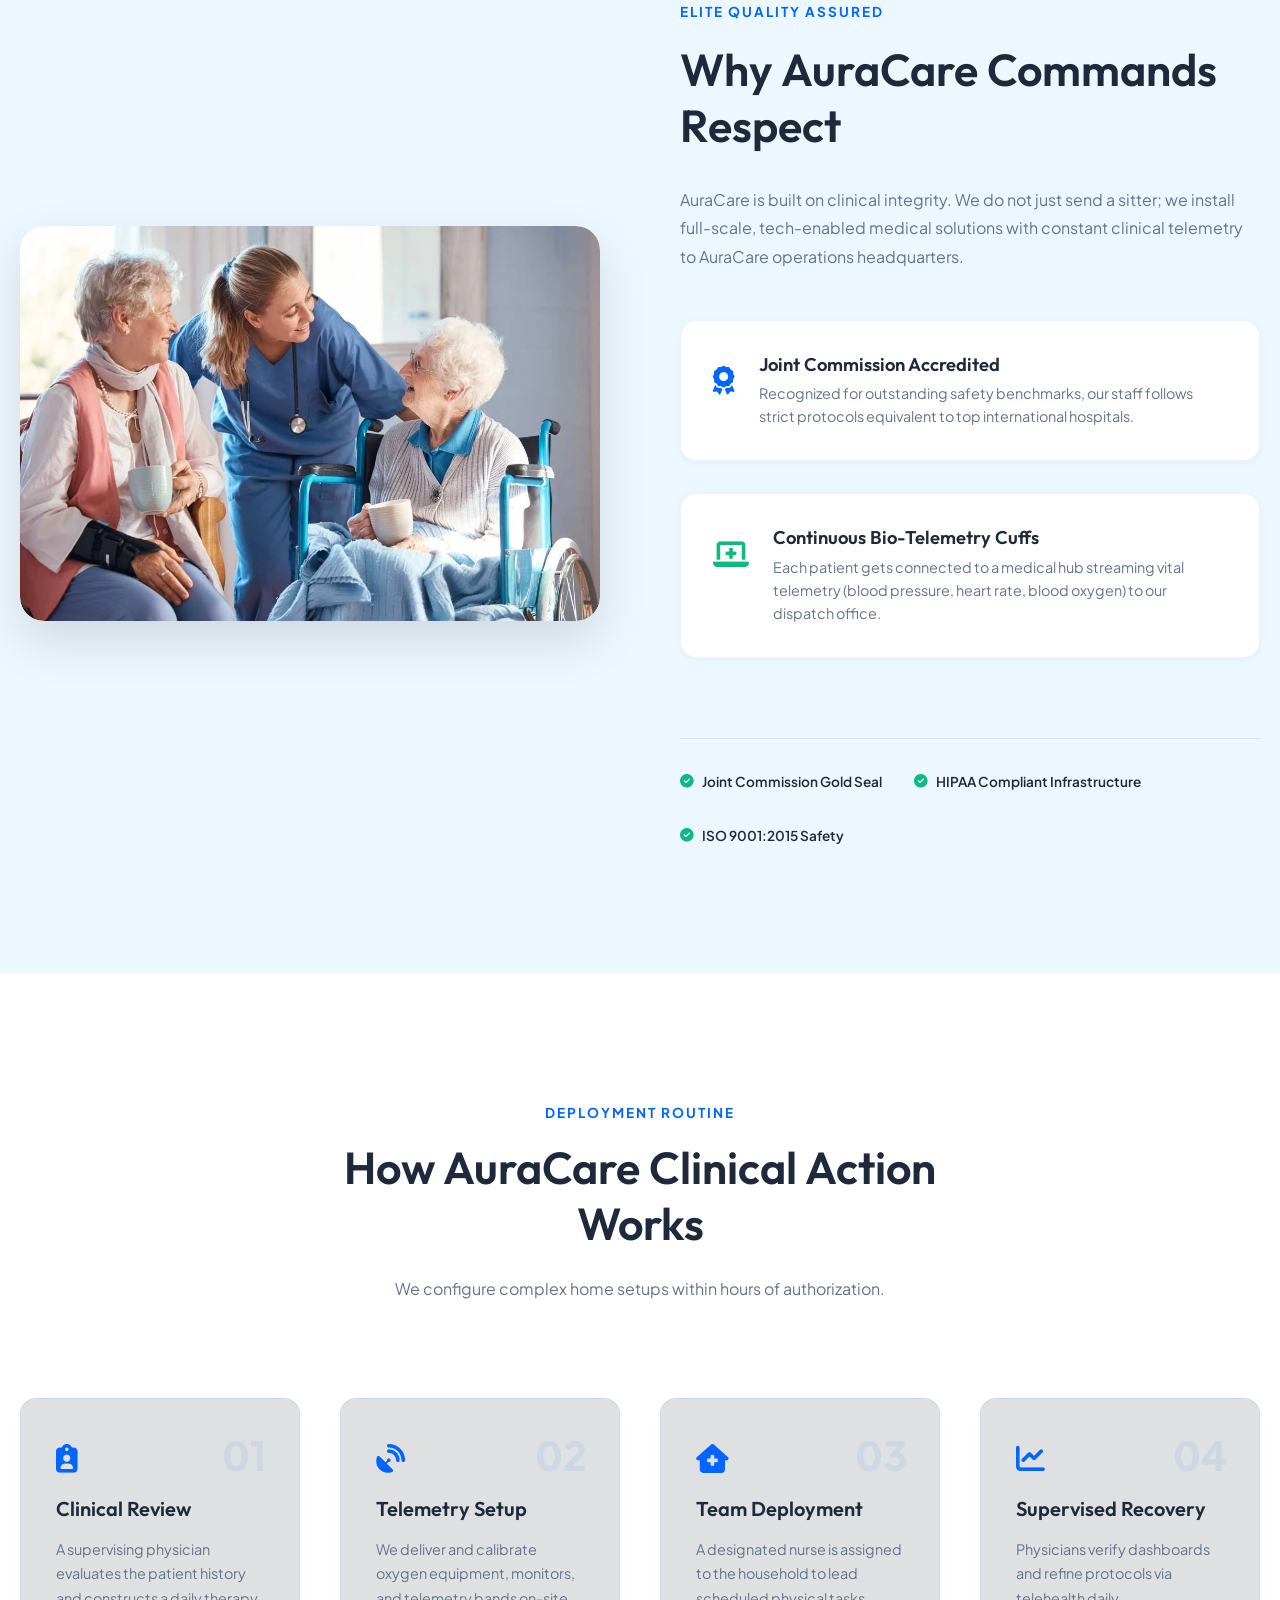
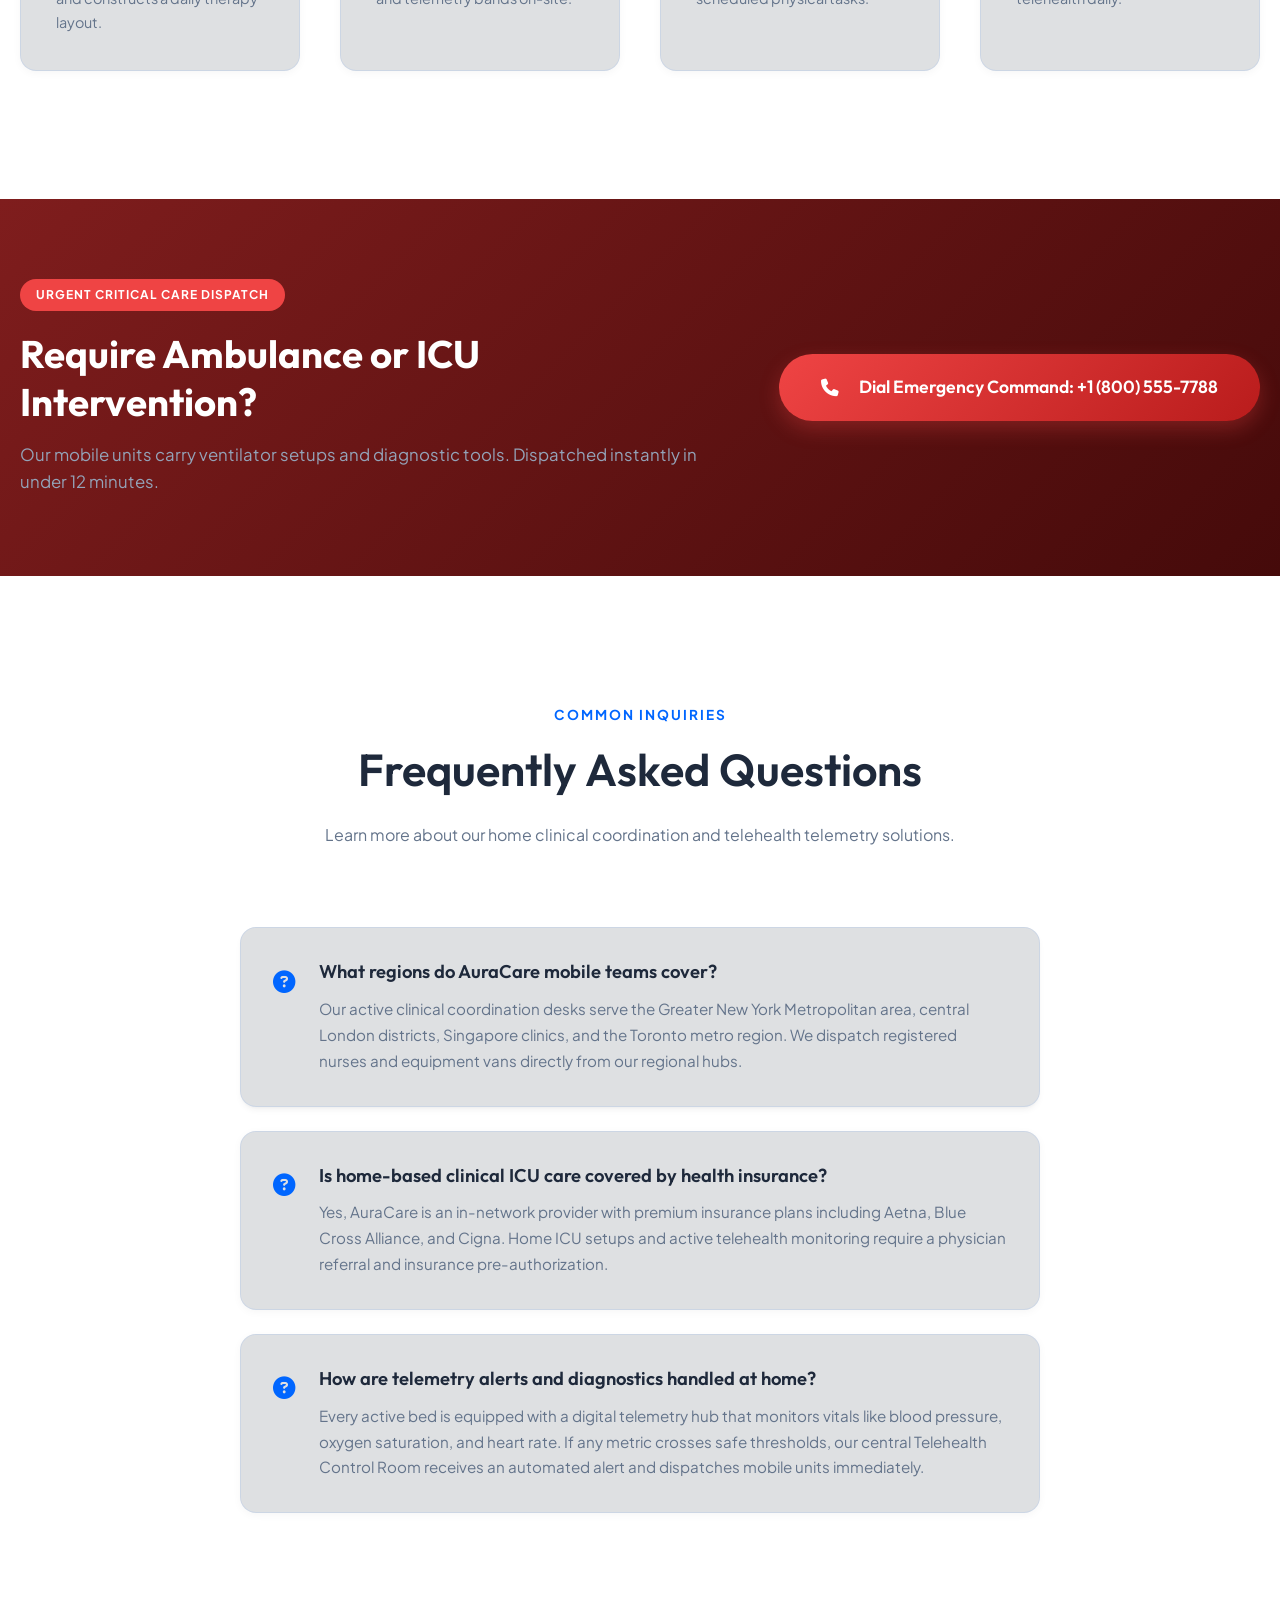
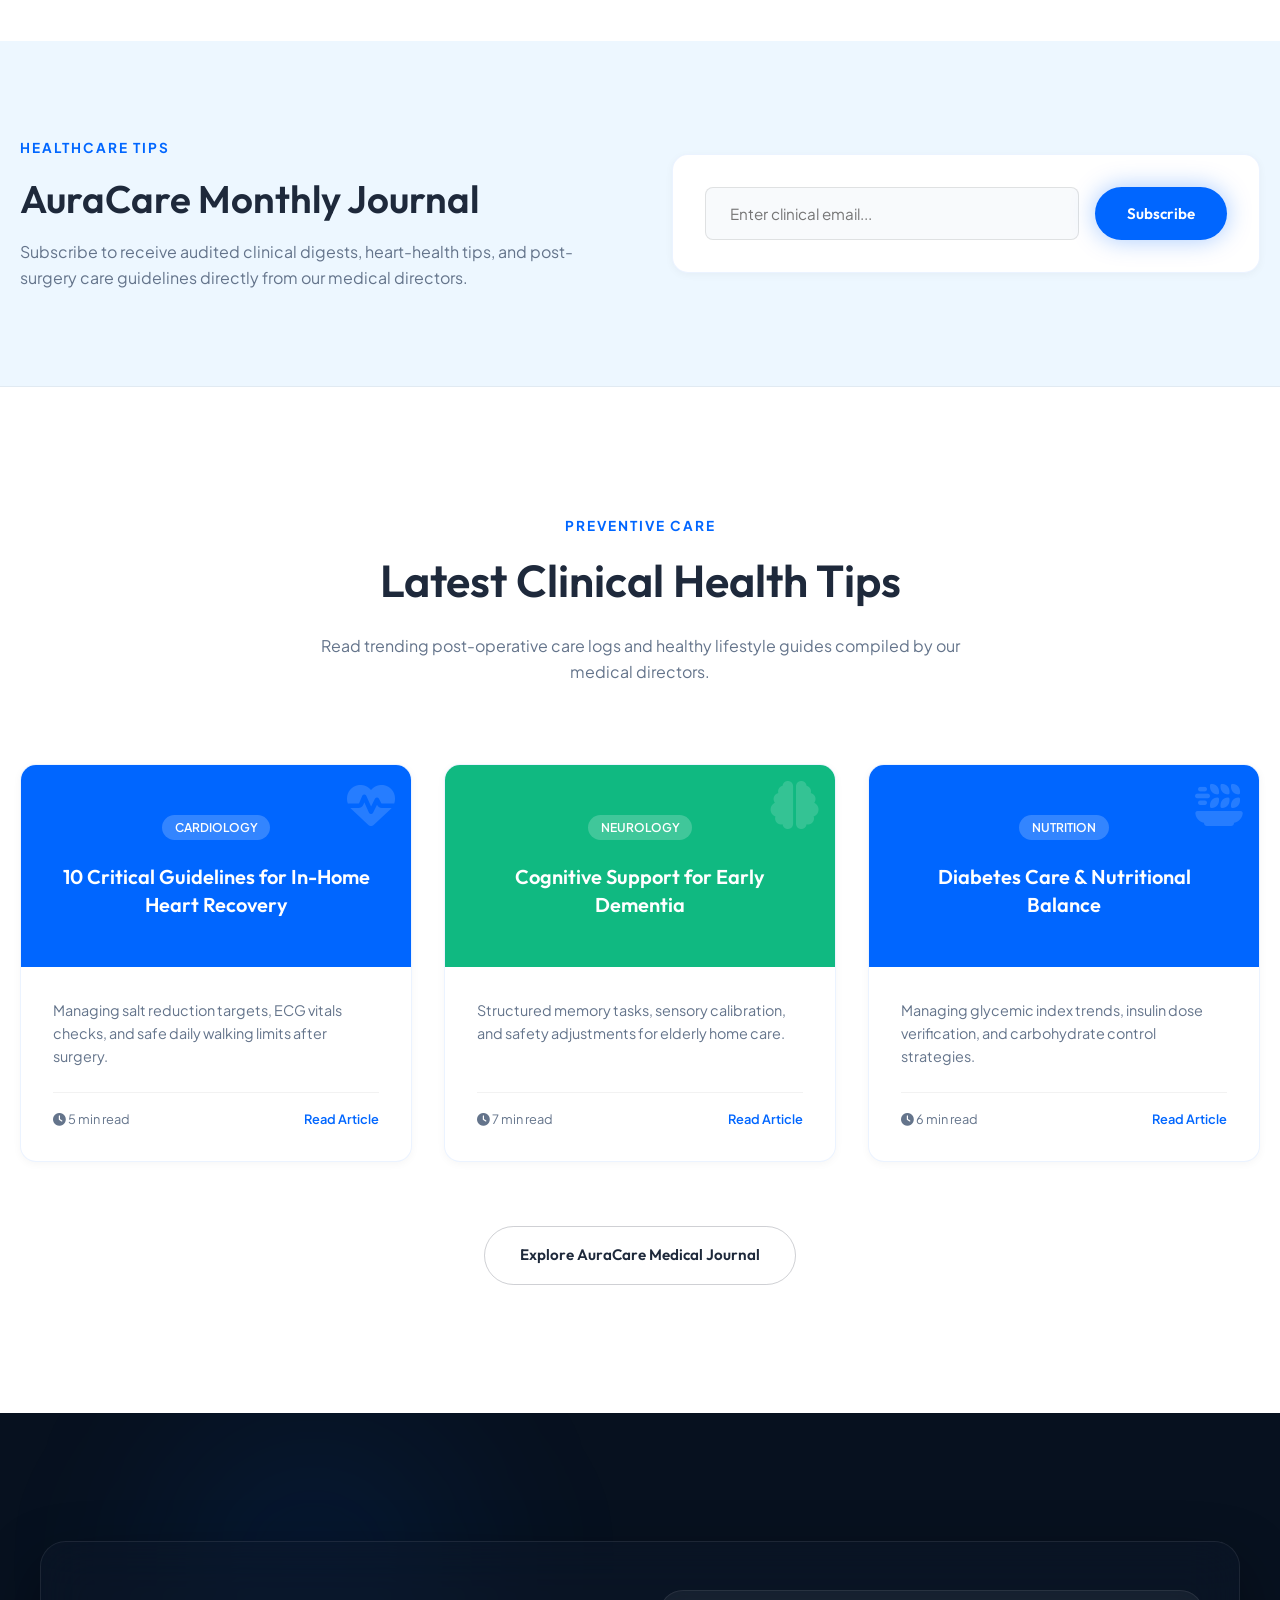
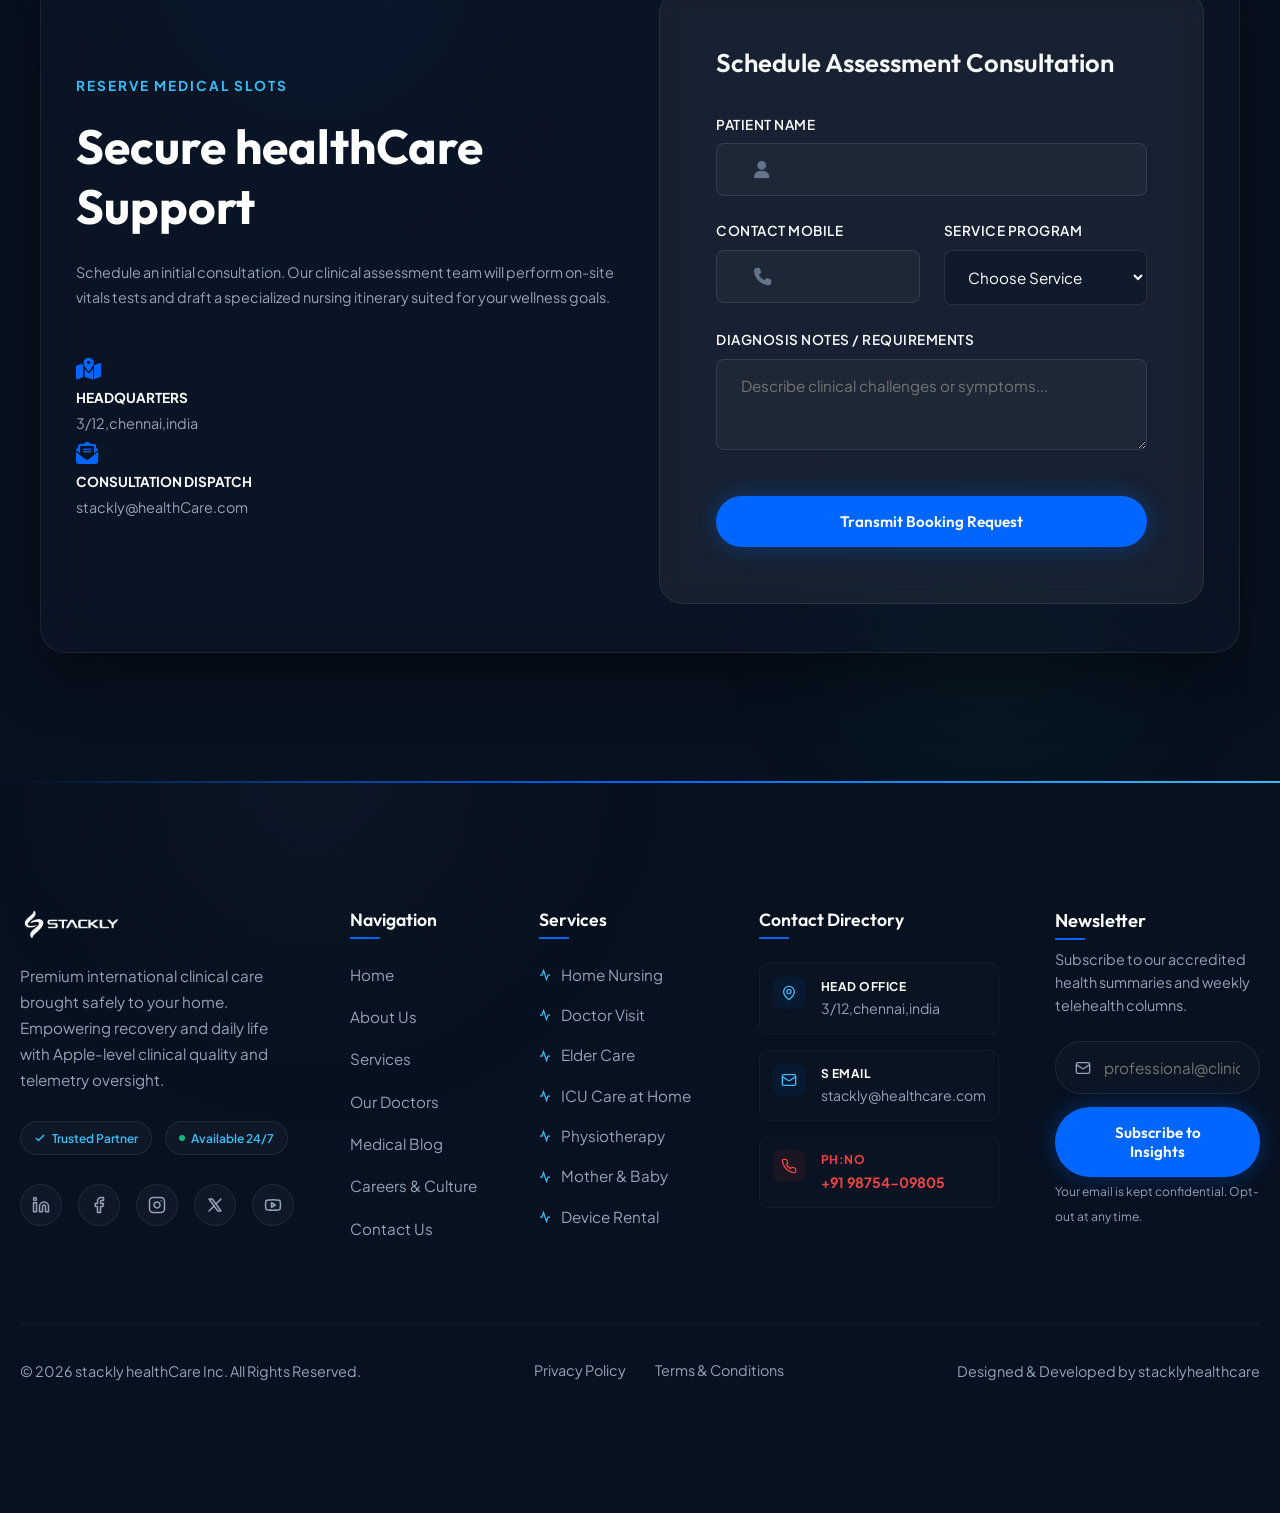
==== commit cd4425e7: "add" ====
--- a/index.html
+++ b/index.html
@@ -922,9 +922,12 @@
                 <label style="color: var(--text-light);">Patient Name</label>
                 <div class="form-control-wrapper">
                   <i style="color: var(--text-muted-light);"><i class="fa-solid fa-user"></i></i>
-                  <input type="text" class="form-control alphabet-only"
-                    style="background: rgba(255,255,255,0.03); border-color: rgba(255,255,255,0.1); color: white;"
-                    required>
+                  <input
+  type="text"
+  class="form-control"
+  oninput="this.value=this.value.replace(/[^A-Za-z\s]/g,'')"
+  style="background: rgba(255,255,255,0.03); border-color: rgba(255,255,255,0.1); color: white;"
+  required>
                 </div>
               </div>
               <div class="grid grid-2" style="gap: 1.5rem; margin-bottom: 1.5rem;">
@@ -932,9 +935,15 @@
                   <label style="color: var(--text-light);">Contact Mobile</label>
                   <div class="form-control-wrapper">
                     <i style="color: var(--text-muted-light);"><i class="fa-solid fa-phone"></i></i>
-                    <input type="tel" class="form-control phone-only"
-                      style="background: rgba(255,255,255,0.03); border-color: rgba(255,255,255,0.1); color: white;"
-                      required>
+                  <input
+  type="tel"
+  class="form-control phone-only"
+  inputmode="numeric"
+  maxlength="10"
+  pattern="[0-9]{10}"
+  title="Enter a valid 10-digit phone number"
+  style="background: rgba(255,255,255,0.03); border-color: rgba(255,255,255,0.1); color: white;"
+  required>
                   </div>
                 </div>
                 <div class="form-group" style="margin-bottom: 0;">
--- a/css/style.css
+++ b/css/style.css
@@ -1852,3 +1852,69 @@
 
 
 
+
+
+
+/* Hero Section Mobile Fix */
+@media (max-width: 768px) {
+
+  .bg-deep-navy .grid.grid-2 {
+    grid-template-columns: 1fr !important;
+    gap: 2rem !important;
+  }
+
+  .bg-deep-navy h1 {
+    font-size: 2.3rem !important;
+    line-height: 1.25 !important;
+    text-align: center;
+  }
+
+  .bg-deep-navy p {
+    text-align: center;
+  }
+
+  .bg-deep-navy .hero-actions {
+    flex-direction: column;
+    align-items: stretch !important;
+    gap: 1rem !important;
+  }
+
+  .bg-deep-navy .hero-actions .btn {
+    width: 100%;
+    justify-content: center;
+  }
+
+  .bg-deep-navy img {
+    width: 100%;
+    height: auto;
+    display: block;
+  }
+
+  .bg-deep-navy [style*="display: flex; gap: 3rem; margin-top: 3.5rem"] {
+    flex-wrap: wrap;
+    justify-content: center;
+    gap: 1.5rem !important;
+    text-align: center;
+  }
+
+  .bg-deep-navy [style*="display: flex; gap: 3rem; margin-top: 3.5rem"] > div {
+    flex: 1 1 100px;
+  }
+}
+
+@media (max-width: 480px) {
+
+  .bg-deep-navy {
+    padding-top: 7rem !important;
+    padding-bottom: 4rem !important;
+  }
+
+  .bg-deep-navy h1 {
+    font-size: 1.9rem !important;
+  }
+
+  .bg-deep-navy p {
+    font-size: 1rem !important;
+    line-height: 1.7 !important;
+  }
+}
